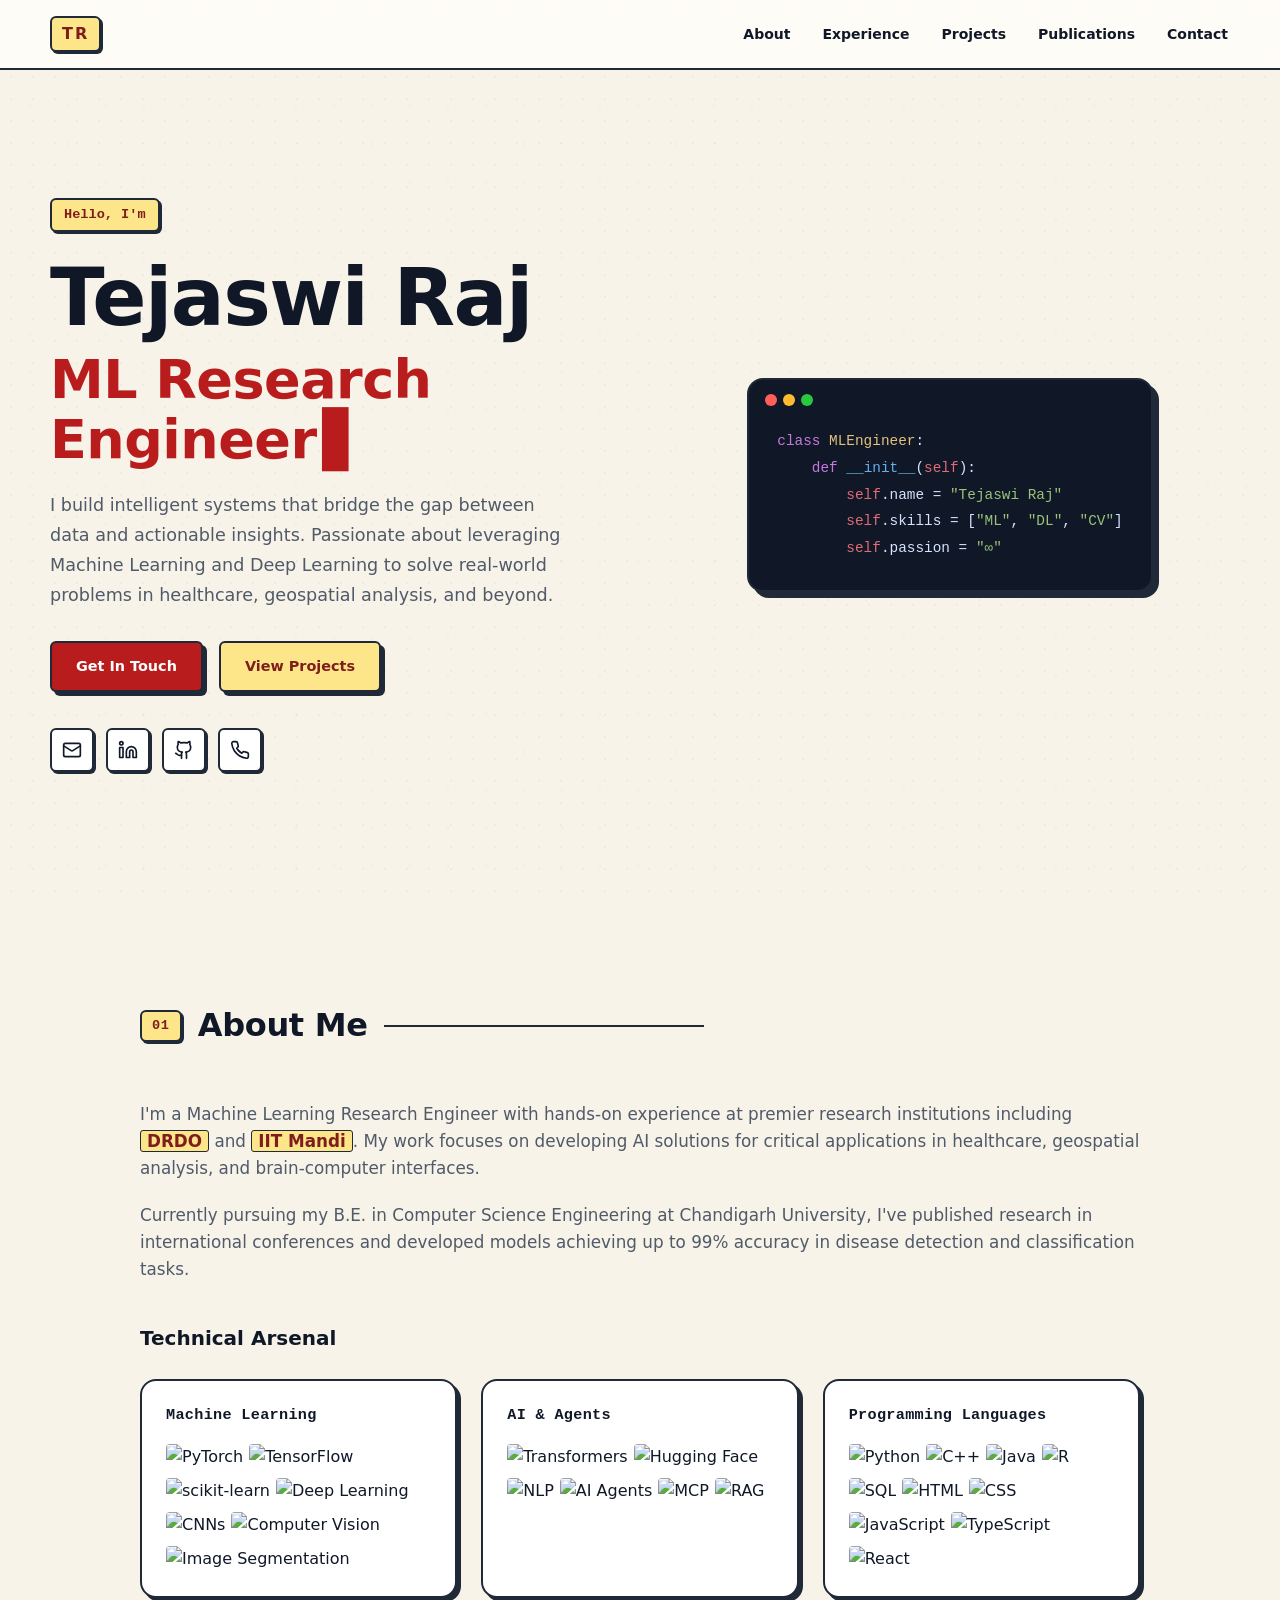
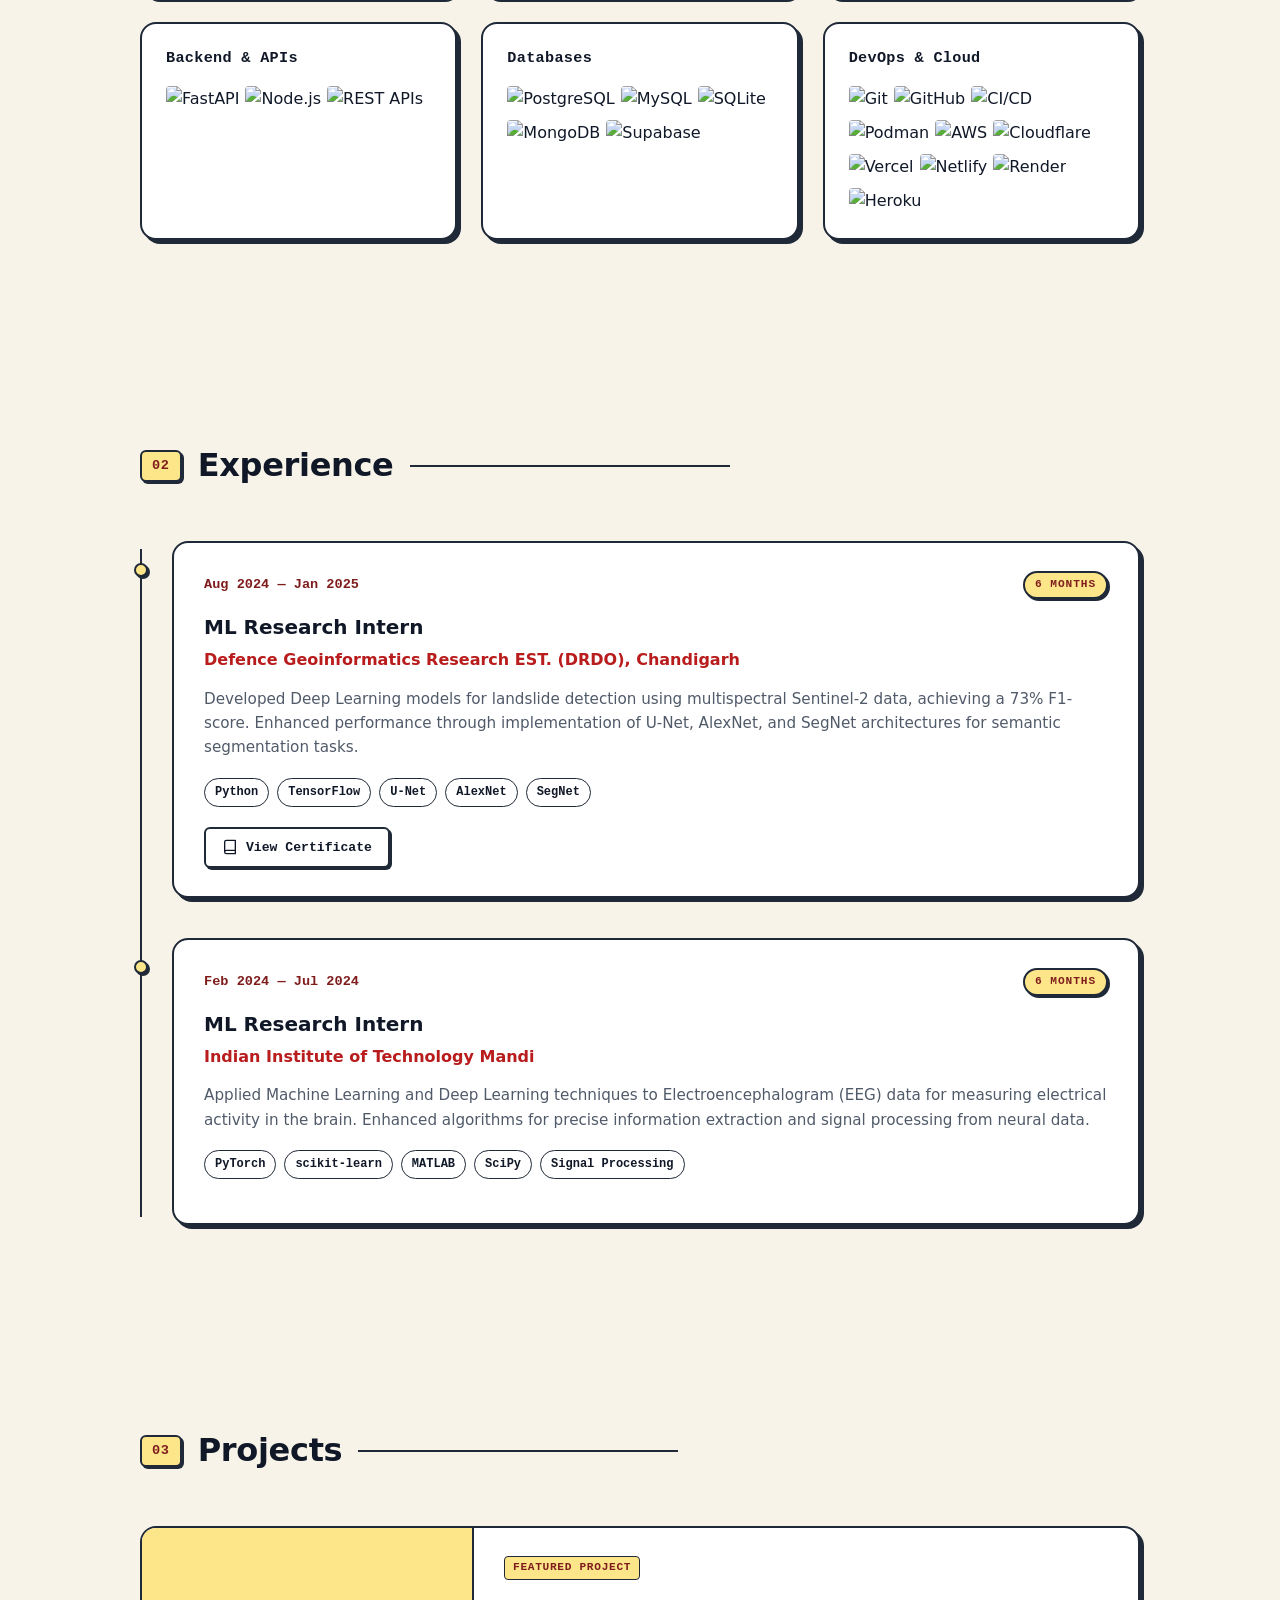
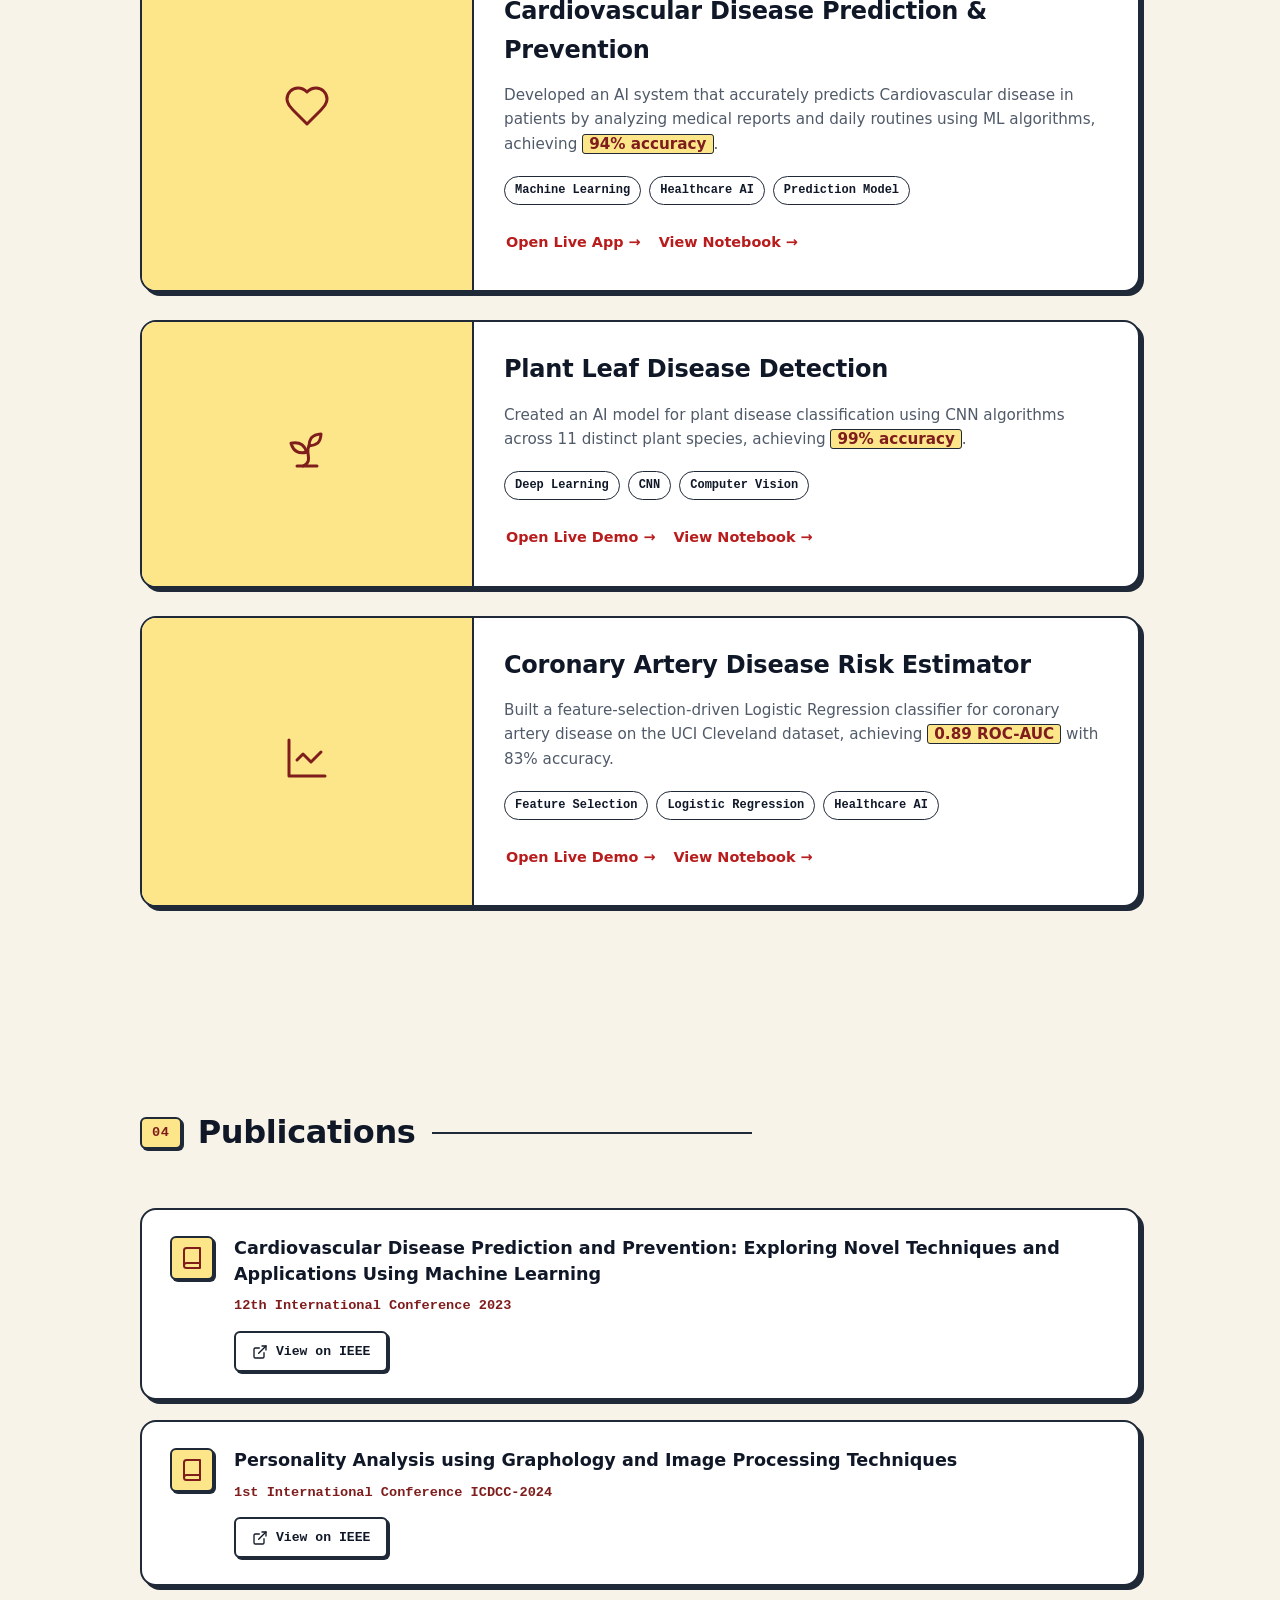
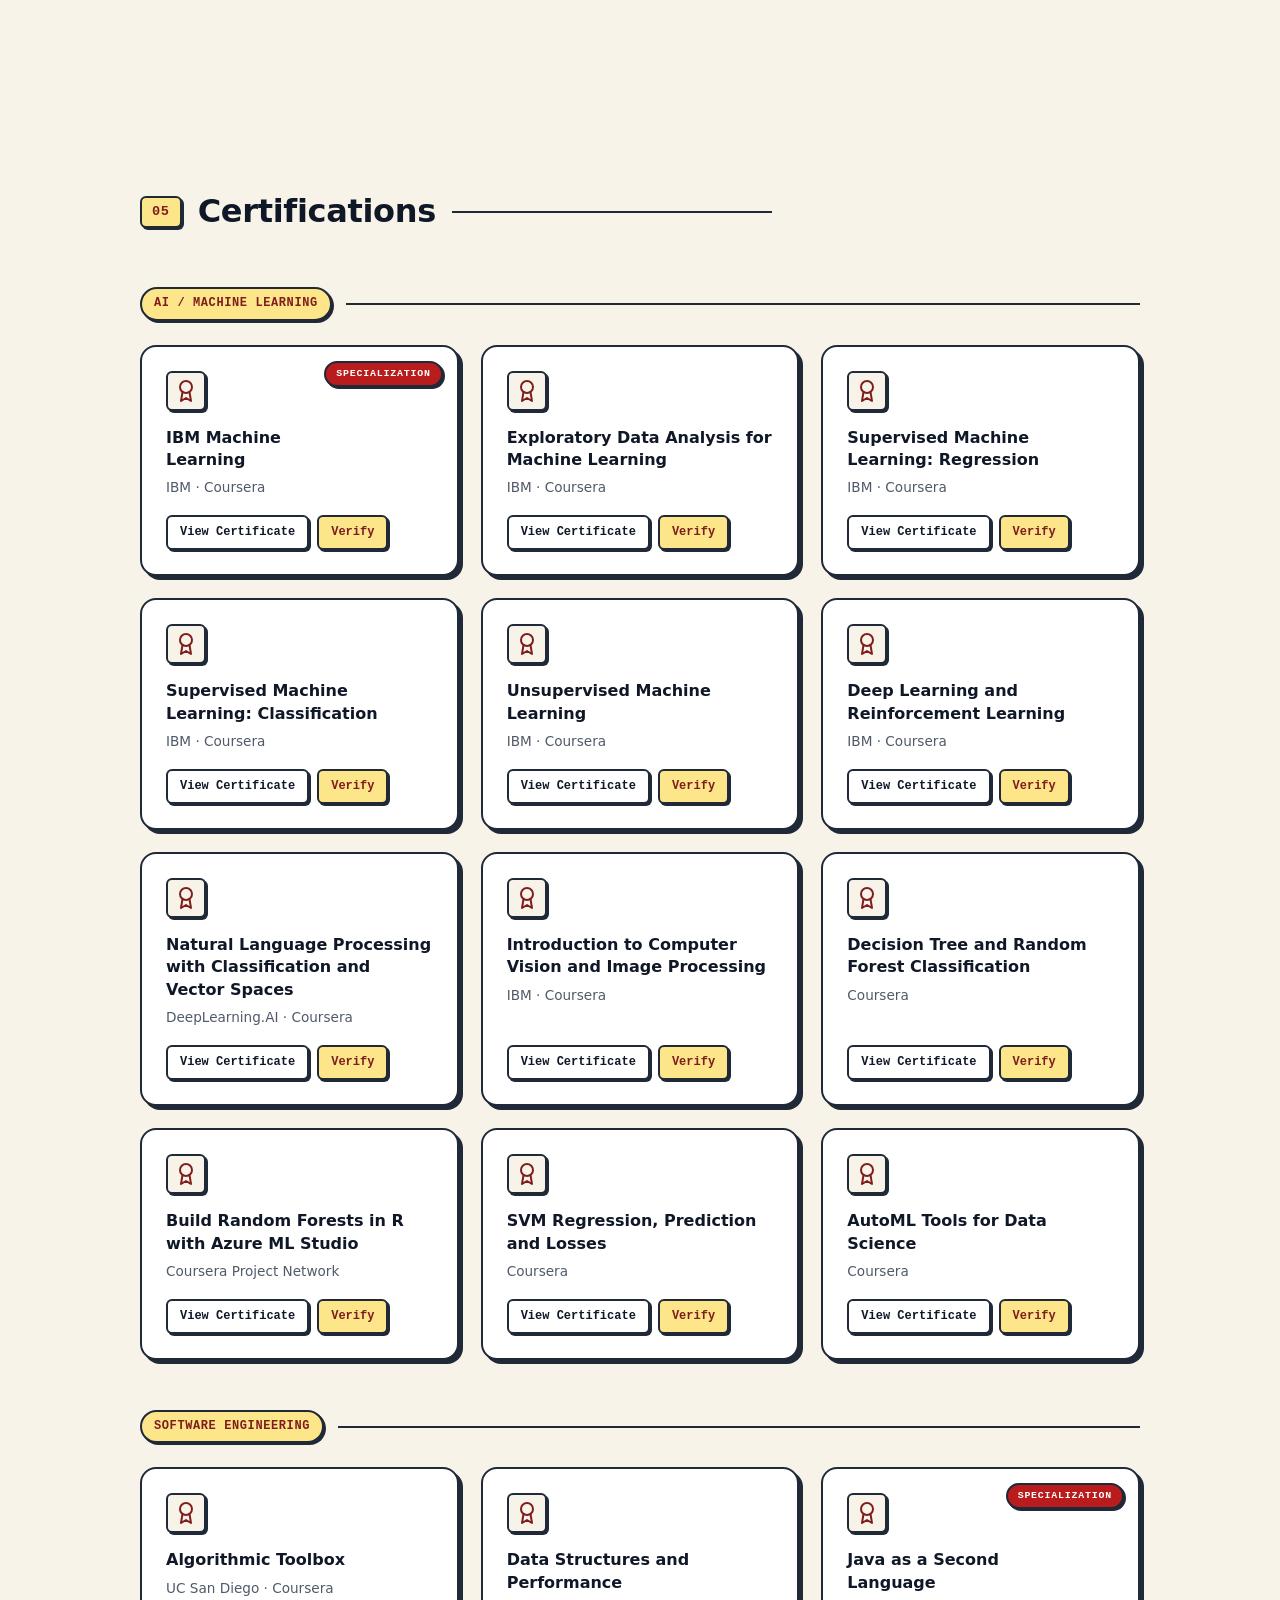
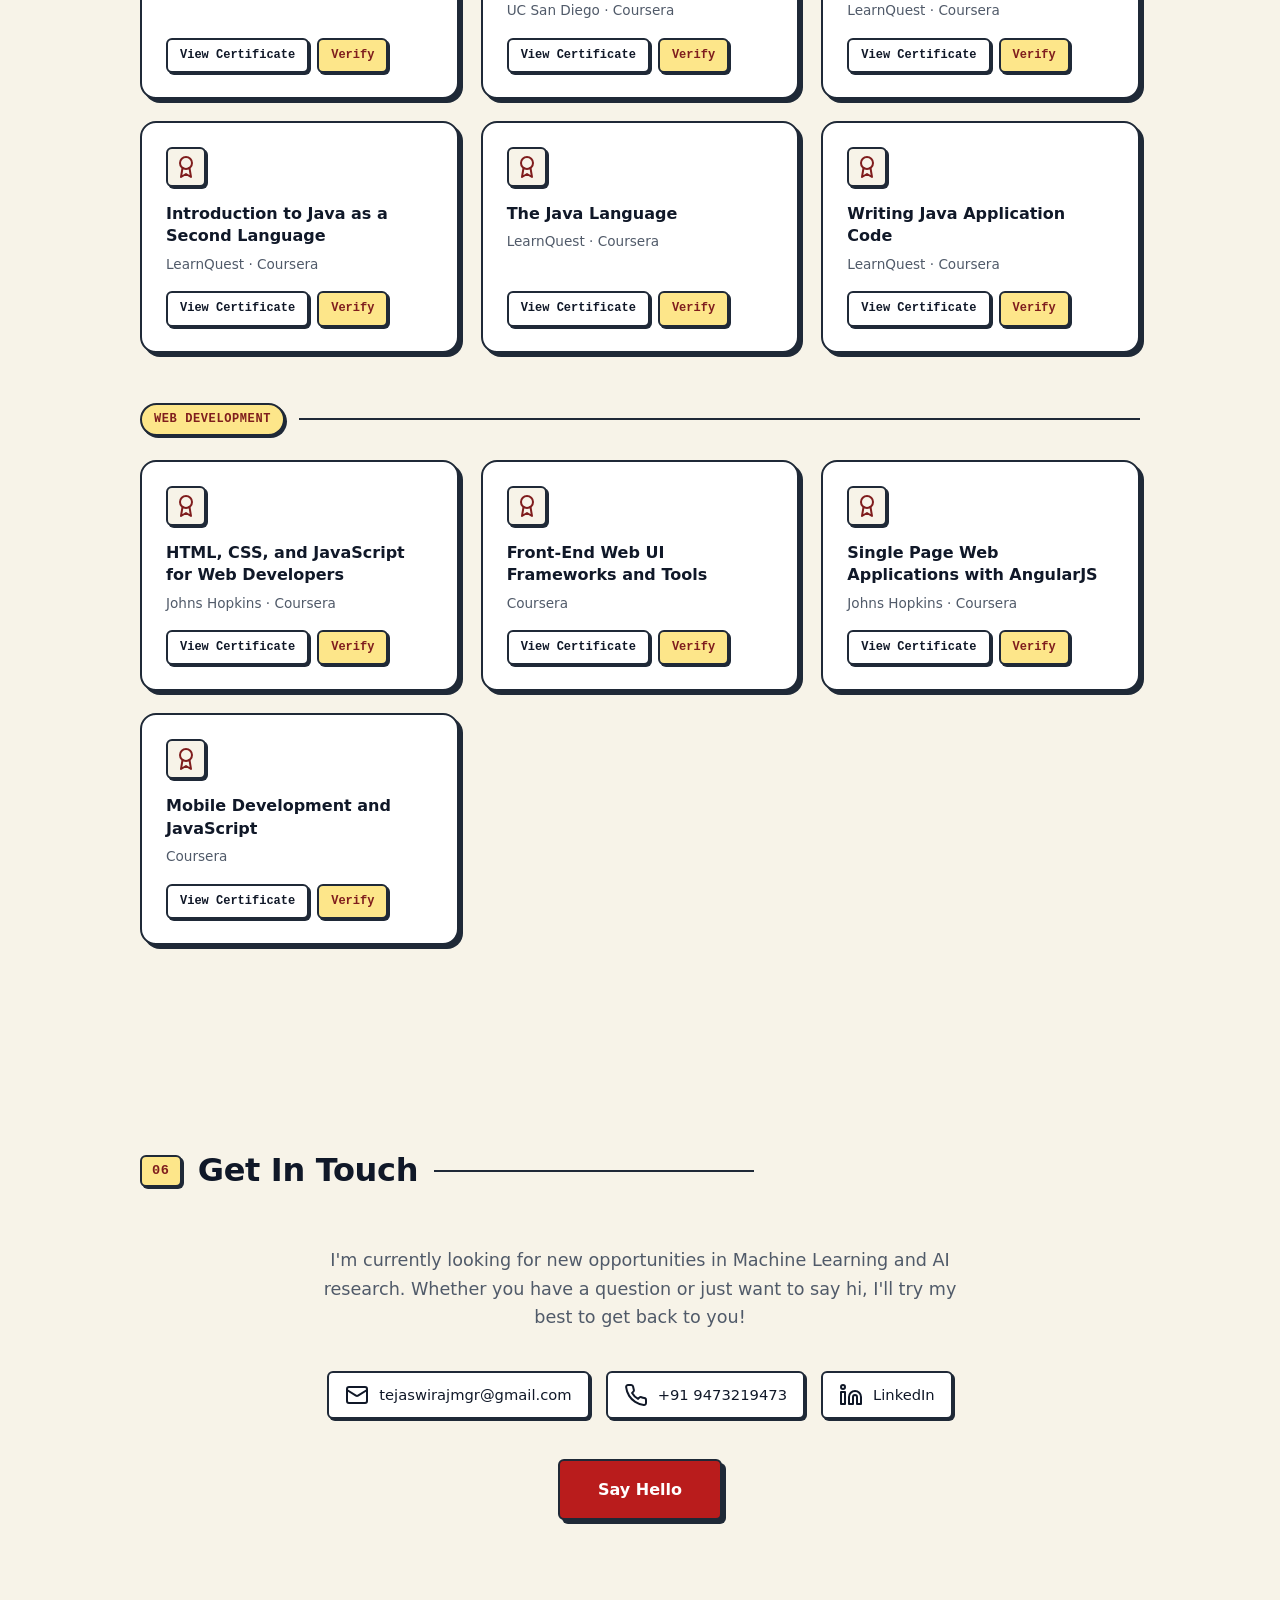
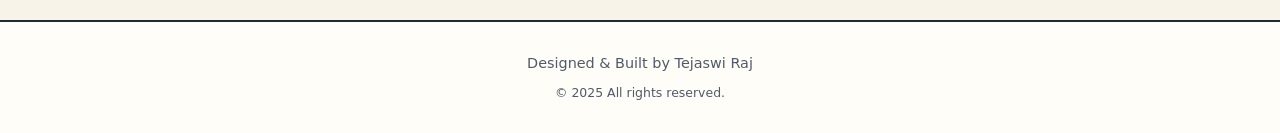
==== index.html @ 56cfc863 "Refresh CAD card: add HF Space demo, retitle to Risk Estimator, highlight 0.89 ROC-AUC" ====
<!DOCTYPE html>
<html lang="en">
<head>
    <meta charset="UTF-8">
    <meta name="viewport" content="width=device-width, initial-scale=1.0">
    <meta http-equiv="Content-Security-Policy" content="default-src 'self'; style-src 'self' 'unsafe-inline' https://fonts.googleapis.com; font-src 'self' https://fonts.gstatic.com; img-src 'self' data: https://img.shields.io; script-src 'self'; connect-src 'self'; object-src 'none'; base-uri 'self'; form-action 'self';">
    <meta name="referrer" content="strict-origin-when-cross-origin">
    <title>Tejaswi Raj | ML Research Engineer</title>
    <link rel="stylesheet" href="styles.css">
    <link rel="preconnect" href="https://fonts.googleapis.com">
    <link rel="preconnect" href="https://fonts.gstatic.com" crossorigin>
    <link href="https://fonts.googleapis.com/css2?family=Inter:wght@300;400;500;600;700&display=swap" rel="stylesheet">
</head>
<body>
    <div class="cursor-glow" id="cursor-glow" aria-hidden="true"></div>
    <!-- Navigation -->
    <nav class="navbar" id="navbar">
        <div class="nav-container">
            <a href="#home" class="nav-logo">TR</a>
            <div class="nav-menu" id="nav-menu">
                <a href="#about" class="nav-link">About</a>
                <a href="#experience" class="nav-link">Experience</a>
                <a href="#projects" class="nav-link">Projects</a>
                <a href="#publications" class="nav-link">Publications</a>
                <a href="#contact" class="nav-link">Contact</a>
            </div>
            <button class="nav-toggle" id="nav-toggle" aria-label="Toggle menu">
                <span class="hamburger"></span>
            </button>
        </div>
    </nav>

    <!-- Hero Section -->
    <section class="hero" id="home">
        <div class="hero-content">
            <div class="hero-text">
                <p class="hero-greeting">Hello, I'm</p>
                <h1 class="hero-name">Tejaswi Raj</h1>
                <h2 class="hero-title">ML Research Engineer</h2>
                <p class="hero-description">
                    I build intelligent systems that bridge the gap between data and actionable insights.
                    Passionate about leveraging Machine Learning and Deep Learning to solve real-world problems
                    in healthcare, geospatial analysis, and beyond.
                </p>
                <div class="hero-cta">
                    <a href="#contact" class="btn btn-primary">Get In Touch</a>
                    <a href="#projects" class="btn btn-secondary">View Projects</a>
                </div>
                <div class="hero-social">
                    <a href="mailto:tejaswirajmgr@gmail.com" class="social-link" aria-label="Email">
                        <svg xmlns="http://www.w3.org/2000/svg" width="20" height="20" viewBox="0 0 24 24" fill="none" stroke="currentColor" stroke-width="2" stroke-linecap="round" stroke-linejoin="round"><rect width="20" height="16" x="2" y="4" rx="2"/><path d="m22 7-8.97 5.7a1.94 1.94 0 0 1-2.06 0L2 7"/></svg>
                    </a>
                    <a href="https://www.linkedin.com/in/tejaswi-raj-/?lipi=urn%3Ali%3Apage%3Ad_flagship3_profile_view_base_contact_details%3BazpM%2BcdQT82cioWp9CGTzw%3D%3D" target="_blank" rel="noopener noreferrer" class="social-link" aria-label="LinkedIn">
                        <svg xmlns="http://www.w3.org/2000/svg" width="20" height="20" viewBox="0 0 24 24" fill="none" stroke="currentColor" stroke-width="2" stroke-linecap="round" stroke-linejoin="round"><path d="M16 8a6 6 0 0 1 6 6v7h-4v-7a2 2 0 0 0-2-2 2 2 0 0 0-2 2v7h-4v-7a6 6 0 0 1 6-6z"/><rect width="4" height="12" x="2" y="9"/><circle cx="4" cy="4" r="2"/></svg>
                    </a>
                    <a href="https://github.com/tejaswirajgit" target="_blank" rel="noopener noreferrer" class="social-link" aria-label="GitHub">
                        <svg xmlns="http://www.w3.org/2000/svg" width="20" height="20" viewBox="0 0 24 24" fill="none" stroke="currentColor" stroke-width="2" stroke-linecap="round" stroke-linejoin="round"><path d="M15 22v-4a4.8 4.8 0 0 0-1-3.5c3 0 6-2 6-5.5.08-1.25-.27-2.48-1-3.5.28-1.15.28-2.35 0-3.5 0 0-1 0-3 1.5-2.64-.5-5.36-.5-8 0C6 2 5 2 5 2c-.3 1.15-.3 2.35 0 3.5A5.403 5.403 0 0 0 4 9c0 3.5 3 5.5 6 5.5-.39.49-.68 1.05-.85 1.65-.17.6-.22 1.23-.15 1.85v4"/><path d="M9 18c-4.51 2-5-2-7-2"/></svg>
                    </a>
                    <a href="tel:+919473219473" class="social-link" aria-label="Phone">
                        <svg xmlns="http://www.w3.org/2000/svg" width="20" height="20" viewBox="0 0 24 24" fill="none" stroke="currentColor" stroke-width="2" stroke-linecap="round" stroke-linejoin="round"><path d="M22 16.92v3a2 2 0 0 1-2.18 2 19.79 19.79 0 0 1-8.63-3.07 19.5 19.5 0 0 1-6-6 19.79 19.79 0 0 1-3.07-8.67A2 2 0 0 1 4.11 2h3a2 2 0 0 1 2 1.72 12.84 12.84 0 0 0 .7 2.81 2 2 0 0 1-.45 2.11L8.09 9.91a16 16 0 0 0 6 6l1.27-1.27a2 2 0 0 1 2.11-.45 12.84 12.84 0 0 0 2.81.7A2 2 0 0 1 22 16.92z"/></svg>
                    </a>
                </div>
            </div>
            <div class="hero-visual">
                <div class="hero-decoration">
                    <div class="code-block">
                        <span class="code-keyword">class</span> <span class="code-class">MLEngineer</span>:
                        <br>&nbsp;&nbsp;&nbsp;&nbsp;<span class="code-keyword">def</span> <span class="code-function">__init__</span>(<span class="code-param">self</span>):
                        <br>&nbsp;&nbsp;&nbsp;&nbsp;&nbsp;&nbsp;&nbsp;&nbsp;<span class="code-param">self</span>.name = <span class="code-string">"Tejaswi Raj"</span>
                        <br>&nbsp;&nbsp;&nbsp;&nbsp;&nbsp;&nbsp;&nbsp;&nbsp;<span class="code-param">self</span>.skills = [<span class="code-string">"ML"</span>, <span class="code-string">"DL"</span>, <span class="code-string">"CV"</span>]
                        <br>&nbsp;&nbsp;&nbsp;&nbsp;&nbsp;&nbsp;&nbsp;&nbsp;<span class="code-param">self</span>.passion = <span class="code-string">"∞"</span>
                    </div>
                </div>
            </div>
        </div>
    </section>

    <!-- About Section -->
    <section class="about" id="about">
        <div class="container">
            <div class="section-header">
                <span class="section-number">01</span>
                <h2 class="section-title">About Me</h2>
                <div class="section-line"></div>
            </div>
            <div class="about-content">
                <div class="about-text">
                    <p>
                        I'm a Machine Learning Research Engineer with hands-on experience at premier research institutions 
                        including <span class="highlight">DRDO</span> and <span class="highlight">IIT Mandi</span>. 
                        My work focuses on developing AI solutions for critical applications in healthcare, 
                        geospatial analysis, and brain-computer interfaces.
                    </p>
                    <p>
                        Currently pursuing my B.E. in Computer Science Engineering at Chandigarh University, 
                        I've published research in international conferences and developed models achieving 
                        up to 99% accuracy in disease detection and classification tasks.
                    </p>
                    <div class="skills-container">
                        <h3>Technical Arsenal</h3>
                        <div class="skills-grid">
                            <div class="skill-category">
                                <h4>Machine Learning</h4>
                                <div class="skill-tags">
                                    <img src="https://img.shields.io/badge/PyTorch-EE4C2C?style=for-the-badge&logo=pytorch&logoColor=white" alt="PyTorch" loading="lazy">
                                    <img src="https://img.shields.io/badge/TensorFlow-FF6F00?style=for-the-badge&logo=tensorflow&logoColor=white" alt="TensorFlow" loading="lazy">
                                    <img src="https://img.shields.io/badge/scikit--learn-F7931E?style=for-the-badge&logo=scikitlearn&logoColor=white" alt="scikit-learn" loading="lazy">
                                    <img src="https://img.shields.io/badge/Deep%20Learning-013243?style=for-the-badge" alt="Deep Learning" loading="lazy">
                                    <img src="https://img.shields.io/badge/CNNs-6A5ACD?style=for-the-badge" alt="CNNs" loading="lazy">
                                    <img src="https://img.shields.io/badge/Computer%20Vision-5C3EE8?style=for-the-badge&logo=opencv&logoColor=white" alt="Computer Vision" loading="lazy">
                                    <img src="https://img.shields.io/badge/Image%20Segmentation-7C3AED?style=for-the-badge" alt="Image Segmentation" loading="lazy">
                                </div>
                            </div>
                            <div class="skill-category">
                                <h4>AI &amp; Agents</h4>
                                <div class="skill-tags">
                                    <img src="https://img.shields.io/badge/%F0%9F%A4%96%20Transformers-1F2937?style=for-the-badge" alt="Transformers" loading="lazy">
                                    <img src="https://img.shields.io/badge/Hugging%20Face-FFD21E?style=for-the-badge&logo=huggingface&logoColor=black" alt="Hugging Face" loading="lazy">
                                    <img src="https://img.shields.io/badge/NLP-4B0082?style=for-the-badge" alt="NLP" loading="lazy">
                                    <img src="https://img.shields.io/badge/AI%20Agents-7C3AED?style=for-the-badge" alt="AI Agents" loading="lazy">
                                    <img src="https://img.shields.io/badge/MCP-6366F1?style=for-the-badge" alt="MCP" loading="lazy">
                                    <img src="https://img.shields.io/badge/RAG-06B6D4?style=for-the-badge" alt="RAG" loading="lazy">
                                </div>
                            </div>
                            <div class="skill-category">
                                <h4>Programming Languages</h4>
                                <div class="skill-tags">
                                    <img src="https://img.shields.io/badge/Python-3776AB?style=for-the-badge&logo=python&logoColor=white" alt="Python" loading="lazy">
                                    <img src="https://img.shields.io/badge/C%2B%2B-00599C?style=for-the-badge&logo=cplusplus&logoColor=white" alt="C++" loading="lazy">
                                    <img src="https://img.shields.io/badge/Java-ED8B00?style=for-the-badge&logo=openjdk&logoColor=white" alt="Java" loading="lazy">
                                    <img src="https://img.shields.io/badge/R-276DC3?style=for-the-badge&logo=r&logoColor=white" alt="R" loading="lazy">
                                    <img src="https://img.shields.io/badge/SQL-4479A1?style=for-the-badge&logo=mysql&logoColor=white" alt="SQL" loading="lazy">
                                    <img src="https://img.shields.io/badge/HTML5-E34F26?style=for-the-badge&logo=html5&logoColor=white" alt="HTML" loading="lazy">
                                    <img src="https://img.shields.io/badge/CSS3-1572B6?style=for-the-badge&logo=css3&logoColor=white" alt="CSS" loading="lazy">
                                    <img src="https://img.shields.io/badge/JavaScript-F7DF1E?style=for-the-badge&logo=javascript&logoColor=black" alt="JavaScript" loading="lazy">
                                    <img src="https://img.shields.io/badge/TypeScript-3178C6?style=for-the-badge&logo=typescript&logoColor=white" alt="TypeScript" loading="lazy">
                                    <img src="https://img.shields.io/badge/React-61DAFB?style=for-the-badge&logo=react&logoColor=black" alt="React" loading="lazy">
                                </div>
                            </div>
                            <div class="skill-category">
                                <h4>Backend &amp; APIs</h4>
                                <div class="skill-tags">
                                    <img src="https://img.shields.io/badge/FastAPI-009688?style=for-the-badge&logo=fastapi&logoColor=white" alt="FastAPI" loading="lazy">
                                    <img src="https://img.shields.io/badge/Node.js-339933?style=for-the-badge&logo=nodedotjs&logoColor=white" alt="Node.js" loading="lazy">
                                    <img src="https://img.shields.io/badge/REST%20APIs-02569B?style=for-the-badge" alt="REST APIs" loading="lazy">
                                </div>
                            </div>
                            <div class="skill-category">
                                <h4>Databases</h4>
                                <div class="skill-tags">
                                    <img src="https://img.shields.io/badge/PostgreSQL-4169E1?style=for-the-badge&logo=postgresql&logoColor=white" alt="PostgreSQL" loading="lazy">
                                    <img src="https://img.shields.io/badge/MySQL-4479A1?style=for-the-badge&logo=mysql&logoColor=white" alt="MySQL" loading="lazy">
                                    <img src="https://img.shields.io/badge/SQLite-003B57?style=for-the-badge&logo=sqlite&logoColor=white" alt="SQLite" loading="lazy">
                                    <img src="https://img.shields.io/badge/MongoDB-47A248?style=for-the-badge&logo=mongodb&logoColor=white" alt="MongoDB" loading="lazy">
                                    <img src="https://img.shields.io/badge/Supabase-3FCF8E?style=for-the-badge&logo=supabase&logoColor=white" alt="Supabase" loading="lazy">
                                </div>
                            </div>
                            <div class="skill-category">
                                <h4>DevOps &amp; Cloud</h4>
                                <div class="skill-tags">
                                    <img src="https://img.shields.io/badge/Git-F05032?style=for-the-badge&logo=git&logoColor=white" alt="Git" loading="lazy">
                                    <img src="https://img.shields.io/badge/GitHub-181717?style=for-the-badge&logo=github&logoColor=white" alt="GitHub" loading="lazy">
                                    <img src="https://img.shields.io/badge/CI%2FCD-2088FF?style=for-the-badge&logo=githubactions&logoColor=white" alt="CI/CD" loading="lazy">
                                    <img src="https://img.shields.io/badge/Podman-892CA0?style=for-the-badge&logo=podman&logoColor=white" alt="Podman" loading="lazy">
                                    <img src="https://img.shields.io/badge/AWS-232F3E?style=for-the-badge&logo=amazonaws&logoColor=white" alt="AWS" loading="lazy">
                                    <img src="https://img.shields.io/badge/Cloudflare-F38020?style=for-the-badge&logo=cloudflare&logoColor=white" alt="Cloudflare" loading="lazy">
                                    <img src="https://img.shields.io/badge/Vercel-000000?style=for-the-badge&logo=vercel&logoColor=white" alt="Vercel" loading="lazy">
                                    <img src="https://img.shields.io/badge/Netlify-00C7B7?style=for-the-badge&logo=netlify&logoColor=white" alt="Netlify" loading="lazy">
                                    <img src="https://img.shields.io/badge/Render-46E3B7?style=for-the-badge&logo=render&logoColor=white" alt="Render" loading="lazy">
                                    <img src="https://img.shields.io/badge/Heroku-430098?style=for-the-badge&logo=heroku&logoColor=white" alt="Heroku" loading="lazy">
                                </div>
                            </div>
                        </div>
                    </div>
                </div>
            </div>
        </div>
    </section>

    <!-- Experience Section -->
    <section class="experience" id="experience">
        <div class="container">
            <div class="section-header">
                <span class="section-number">02</span>
                <h2 class="section-title">Experience</h2>
                <div class="section-line"></div>
            </div>
            <div class="experience-timeline">
                <div class="timeline-item" data-aos="fade-up">
                    <div class="timeline-marker"></div>
                    <div class="timeline-content">
                        <div class="timeline-header">
                            <span class="timeline-date">Aug 2024 — Jan 2025</span>
                            <span class="timeline-duration">6 Months</span>
                        </div>
                        <h3 class="timeline-title">ML Research Intern</h3>
                        <h4 class="timeline-company">Defence Geoinformatics Research EST. (DRDO), Chandigarh</h4>
                        <p class="timeline-description">
                            Developed Deep Learning models for landslide detection using multispectral Sentinel-2 data, 
                            achieving a 73% F1-score. Enhanced performance through implementation of U-Net, AlexNet, 
                            and SegNet architectures for semantic segmentation tasks.
                        </p>
                        <div class="timeline-tags">
                            <span class="tag">Python</span>
                            <span class="tag">TensorFlow</span>
                            <span class="tag">U-Net</span>
                            <span class="tag">AlexNet</span>
                            <span class="tag">SegNet</span>
                        </div>
                        <a href="DRDO Certificate.pdf" class="cert-btn" target="_blank" rel="noopener noreferrer">
                            <svg xmlns="http://www.w3.org/2000/svg" width="16" height="16" viewBox="0 0 24 24" fill="none" stroke="currentColor" stroke-width="2" stroke-linecap="round" stroke-linejoin="round"><path d="M4 19.5v-15A2.5 2.5 0 0 1 6.5 2H20v20H6.5a2.5 2.5 0 0 1 0-5H20"/></svg>
                            View Certificate
                        </a>
                    </div>
                </div>
                <div class="timeline-item" data-aos="fade-up">
                    <div class="timeline-marker"></div>
                    <div class="timeline-content">
                        <div class="timeline-header">
                            <span class="timeline-date">Feb 2024 — Jul 2024</span>
                            <span class="timeline-duration">6 Months</span>
                        </div>
                        <h3 class="timeline-title">ML Research Intern</h3>
                        <h4 class="timeline-company">Indian Institute of Technology Mandi</h4>
                        <p class="timeline-description">
                            Applied Machine Learning and Deep Learning techniques to Electroencephalogram (EEG) data 
                            for measuring electrical activity in the brain. Enhanced algorithms for precise information 
                            extraction and signal processing from neural data.
                        </p>
                        <div class="timeline-tags">
                            <span class="tag">PyTorch</span>
                            <span class="tag">scikit-learn</span>
                            <span class="tag">MATLAB</span>
                            <span class="tag">SciPy</span>
                            <span class="tag">Signal Processing</span>
                        </div>
                    </div>
                </div>
            </div>
        </div>
    </section>

    <!-- Projects Section -->
    <section class="projects" id="projects">
        <div class="container">
            <div class="section-header">
                <span class="section-number">03</span>
                <h2 class="section-title">Projects</h2>
                <div class="section-line"></div>
            </div>
            <div class="projects-grid">
                <div class="project-card featured" data-aos="fade-up">
                    <div class="project-image">
                        <div class="project-icon">
                            <svg xmlns="http://www.w3.org/2000/svg" width="48" height="48" viewBox="0 0 24 24" fill="none" stroke="currentColor" stroke-width="1.5" stroke-linecap="round" stroke-linejoin="round"><path d="M19 14c1.49-1.46 3-3.21 3-5.5A5.5 5.5 0 0 0 16.5 3c-1.76 0-3 .5-4.5 2-1.5-1.5-2.74-2-4.5-2A5.5 5.5 0 0 0 2 8.5c0 2.3 1.5 4.05 3 5.5l7 7Z"/></svg>
                        </div>
                    </div>
                    <div class="project-content">
                        <span class="project-label">Featured Project</span>
                        <h3 class="project-title">Cardiovascular Disease Prediction & Prevention</h3>
                        <p class="project-description">
                            Developed an AI system that accurately predicts Cardiovascular disease in patients 
                            by analyzing medical reports and daily routines using ML algorithms, achieving 
                            <span class="highlight">94% accuracy</span>.
                        </p>
                        <div class="project-tags">
                            <span class="tag">Machine Learning</span>
                            <span class="tag">Healthcare AI</span>
                            <span class="tag">Prediction Model</span>
                        </div>
                        <div class="project-links">
                            <a href="https://cardiovascular-disease-risk-predictor.streamlit.app/" class="project-link" target="_blank" rel="noopener noreferrer">Open Live App →</a>
                            <a href="notebooks/ML-Based Cardiovascular Disease Prediction & Prevention Framework.html" class="project-link" target="_blank" rel="noopener noreferrer">View Notebook →</a>
                        </div>
                    </div>
                </div>
                <div class="project-card featured" data-aos="fade-up" data-aos-delay="100">
                    <div class="project-image">
                        <div class="project-icon">
                            <svg xmlns="http://www.w3.org/2000/svg" width="48" height="48" viewBox="0 0 24 24" fill="none" stroke="currentColor" stroke-width="1.5" stroke-linecap="round" stroke-linejoin="round"><path d="M7 20h10"/><path d="M10 20c5.5-2.5.8-6.4 3-10"/><path d="M9.5 9.4c1.1.8 1.8 2.2 2.3 3.7-2 .4-3.5.4-4.8-.3-1.2-.6-2.3-1.9-3-4.2 2.8-.5 4.4 0 5.5.8z"/><path d="M14.1 6a7 7 0 0 0-1.1 4c1.9-.1 3.3-.6 4.3-1.4 1-1 1.6-2.3 1.7-4.6-2.7.1-4 1-4.9 2z"/></svg>
                        </div>
                    </div>
                    <div class="project-content">
                        <h3 class="project-title">Plant Leaf Disease Detection</h3>
                        <p class="project-description">
                            Created an AI model for plant disease classification using CNN algorithms across 
                            11 distinct plant species, achieving <span class="highlight">99% accuracy</span>.
                        </p>
                        <div class="project-tags">
                            <span class="tag">Deep Learning</span>
                            <span class="tag">CNN</span>
                            <span class="tag">Computer Vision</span>
                        </div>
                        <div class="project-links">
                            <a href="https://huggingface.co/spaces/workface/plant-disease-detection" class="project-link" target="_blank" rel="noopener noreferrer">Open Live Demo →</a>
                            <a href="notebooks/Plant Leaf Disease Detection.html" class="project-link" target="_blank" rel="noopener noreferrer">View Notebook →</a>
                        </div>
                    </div>
                </div>
                <div class="project-card featured" data-aos="fade-up" data-aos-delay="200">
                    <div class="project-image">
                        <div class="project-icon">
                            <svg xmlns="http://www.w3.org/2000/svg" width="48" height="48" viewBox="0 0 24 24" fill="none" stroke="currentColor" stroke-width="1.5" stroke-linecap="round" stroke-linejoin="round"><path d="M3 3v18h18"/><path d="m19 9-5 5-4-4-3 3"/></svg>
                        </div>
                    </div>
                    <div class="project-content">
                        <h3 class="project-title">Coronary Artery Disease Risk Estimator</h3>
                        <p class="project-description">
                            Built a feature-selection-driven Logistic Regression classifier for coronary artery disease
                            on the UCI Cleveland dataset, achieving <span class="highlight">0.89 ROC-AUC</span> with 83% accuracy.
                        </p>
                        <div class="project-tags">
                            <span class="tag">Feature Selection</span>
                            <span class="tag">Logistic Regression</span>
                            <span class="tag">Healthcare AI</span>
                        </div>
                        <div class="project-links">
                            <a href="https://huggingface.co/spaces/workface/coronary-artery-disease" class="project-link" target="_blank" rel="noopener noreferrer">Open Live Demo →</a>
                            <a href="notebooks/coronary-artery-disease.html" class="project-link" target="_blank" rel="noopener noreferrer">View Notebook →</a>
                        </div>
                    </div>
                </div>
            </div>
        </div>
    </section>

    <!-- Publications Section -->
    <section class="publications" id="publications">
        <div class="container">
            <div class="section-header">
                <span class="section-number">04</span>
                <h2 class="section-title">Publications</h2>
                <div class="section-line"></div>
            </div>
            <div class="publications-list">
                <div class="publication-card" data-aos="fade-up">
                    <div class="publication-icon">
                        <svg xmlns="http://www.w3.org/2000/svg" width="24" height="24" viewBox="0 0 24 24" fill="none" stroke="currentColor" stroke-width="2" stroke-linecap="round" stroke-linejoin="round"><path d="M4 19.5v-15A2.5 2.5 0 0 1 6.5 2H20v20H6.5a2.5 2.5 0 0 1 0-5H20"/></svg>
                    </div>
                    <div class="publication-content">
                        <h3>Cardiovascular Disease Prediction and Prevention: Exploring Novel Techniques and Applications Using Machine Learning</h3>
                        <p class="publication-venue">12th International Conference 2023</p>
                        <a href="https://ieeexplore.ieee.org/document/10428297" class="cert-btn" target="_blank" rel="noopener noreferrer">
                            <svg xmlns="http://www.w3.org/2000/svg" width="16" height="16" viewBox="0 0 24 24" fill="none" stroke="currentColor" stroke-width="2" stroke-linecap="round" stroke-linejoin="round"><path d="M18 13v6a2 2 0 0 1-2 2H5a2 2 0 0 1-2-2V8a2 2 0 0 1 2-2h6"/><polyline points="15 3 21 3 21 9"/><line x1="10" y1="14" x2="21" y2="3"/></svg>
                            View on IEEE
                        </a>
                    </div>
                </div>
                <div class="publication-card" data-aos="fade-up" data-aos-delay="100">
                    <div class="publication-icon">
                        <svg xmlns="http://www.w3.org/2000/svg" width="24" height="24" viewBox="0 0 24 24" fill="none" stroke="currentColor" stroke-width="2" stroke-linecap="round" stroke-linejoin="round"><path d="M4 19.5v-15A2.5 2.5 0 0 1 6.5 2H20v20H6.5a2.5 2.5 0 0 1 0-5H20"/></svg>
                    </div>
                    <div class="publication-content">
                        <h3>Personality Analysis using Graphology and Image Processing Techniques</h3>
                        <p class="publication-venue">1st International Conference ICDCC-2024</p>
                        <a href="https://ieeexplore.ieee.org/document/10961797" class="cert-btn" target="_blank" rel="noopener noreferrer">
                            <svg xmlns="http://www.w3.org/2000/svg" width="16" height="16" viewBox="0 0 24 24" fill="none" stroke="currentColor" stroke-width="2" stroke-linecap="round" stroke-linejoin="round"><path d="M18 13v6a2 2 0 0 1-2 2H5a2 2 0 0 1-2-2V8a2 2 0 0 1 2-2h6"/><polyline points="15 3 21 3 21 9"/><line x1="10" y1="14" x2="21" y2="3"/></svg>
                            View on IEEE
                        </a>
                    </div>
                </div>
            </div>
        </div>
    </section>

    <!-- Certifications Section -->
    <section class="certifications" id="certifications">
        <div class="container">
            <div class="section-header">
                <span class="section-number">05</span>
                <h2 class="section-title">Certifications</h2>
                <div class="section-line"></div>
            </div>
            <div class="cert-group">
                <h3 class="cert-group-title"><span class="cert-group-tag">AI / Machine Learning</span></h3>
                <div class="certifications-grid">
                <div class="cert-card cert-card-spec" data-aos="fade-up">
                    <span class="cert-tier-badge">Specialization</span>
                    <div class="cert-icon">
                        <svg xmlns="http://www.w3.org/2000/svg" width="24" height="24" viewBox="0 0 24 24" fill="none" stroke="currentColor" stroke-width="2" stroke-linecap="round" stroke-linejoin="round"><circle cx="12" cy="8" r="6"/><path d="M15.477 12.89 17 22l-5-3-5 3 1.523-9.11"/></svg>
                    </div>
                    <h3>IBM Machine Learning</h3>
                    <p>IBM · Coursera</p>
                    <div class="cert-btns">
                        <a href="Coursera Certificate/IBM Introduction to Machine Learning.pdf" class="cert-btn" target="_blank" rel="noopener noreferrer">View Certificate</a>
                        <a href="https://www.coursera.org/account/accomplishments/specialization/LQG9HR89RRXS" class="cert-btn cert-btn-outline" target="_blank" rel="noopener noreferrer">Verify</a>
                    </div>
                </div>
                <div class="cert-card" data-aos="fade-up">
                    <div class="cert-icon">
                        <svg xmlns="http://www.w3.org/2000/svg" width="24" height="24" viewBox="0 0 24 24" fill="none" stroke="currentColor" stroke-width="2" stroke-linecap="round" stroke-linejoin="round"><circle cx="12" cy="8" r="6"/><path d="M15.477 12.89 17 22l-5-3-5 3 1.523-9.11"/></svg>
                    </div>
                    <h3>Exploratory Data Analysis for Machine Learning</h3>
                    <p>IBM · Coursera</p>
                    <div class="cert-btns">
                        <a href="Coursera Certificate/Exploratory Data Analysis for Machine Learning.pdf" class="cert-btn" target="_blank" rel="noopener noreferrer">View Certificate</a>
                        <a href="https://coursera.org/verify/QVK5RNW38L55" class="cert-btn cert-btn-outline" target="_blank" rel="noopener noreferrer">Verify</a>
                    </div>
                </div>
                <div class="cert-card" data-aos="fade-up">
                    <div class="cert-icon">
                        <svg xmlns="http://www.w3.org/2000/svg" width="24" height="24" viewBox="0 0 24 24" fill="none" stroke="currentColor" stroke-width="2" stroke-linecap="round" stroke-linejoin="round"><circle cx="12" cy="8" r="6"/><path d="M15.477 12.89 17 22l-5-3-5 3 1.523-9.11"/></svg>
                    </div>
                    <h3>Supervised Machine Learning: Regression</h3>
                    <p>IBM · Coursera</p>
                    <div class="cert-btns">
                        <a href="Coursera Certificate/Supervised Machine Learning Regression.pdf" class="cert-btn" target="_blank" rel="noopener noreferrer">View Certificate</a>
                        <a href="https://coursera.org/verify/TGVEJHKMQYQ4" class="cert-btn cert-btn-outline" target="_blank" rel="noopener noreferrer">Verify</a>
                    </div>
                </div>
                <div class="cert-card" data-aos="fade-up">
                    <div class="cert-icon">
                        <svg xmlns="http://www.w3.org/2000/svg" width="24" height="24" viewBox="0 0 24 24" fill="none" stroke="currentColor" stroke-width="2" stroke-linecap="round" stroke-linejoin="round"><circle cx="12" cy="8" r="6"/><path d="M15.477 12.89 17 22l-5-3-5 3 1.523-9.11"/></svg>
                    </div>
                    <h3>Supervised Machine Learning: Classification</h3>
                    <p>IBM · Coursera</p>
                    <div class="cert-btns">
                        <a href="Coursera Certificate/Supervised Machine Learning Classification.pdf" class="cert-btn" target="_blank" rel="noopener noreferrer">View Certificate</a>
                        <a href="https://coursera.org/verify/ZMZ2MBB4CQ3M" class="cert-btn cert-btn-outline" target="_blank" rel="noopener noreferrer">Verify</a>
                    </div>
                </div>
                <div class="cert-card" data-aos="fade-up">
                    <div class="cert-icon">
                        <svg xmlns="http://www.w3.org/2000/svg" width="24" height="24" viewBox="0 0 24 24" fill="none" stroke="currentColor" stroke-width="2" stroke-linecap="round" stroke-linejoin="round"><circle cx="12" cy="8" r="6"/><path d="M15.477 12.89 17 22l-5-3-5 3 1.523-9.11"/></svg>
                    </div>
                    <h3>Unsupervised Machine Learning</h3>
                    <p>IBM · Coursera</p>
                    <div class="cert-btns">
                        <a href="Coursera Certificate/Unsupervised Machine Learning.pdf" class="cert-btn" target="_blank" rel="noopener noreferrer">View Certificate</a>
                        <a href="https://coursera.org/verify/2LMJ365G6NVZ" class="cert-btn cert-btn-outline" target="_blank" rel="noopener noreferrer">Verify</a>
                    </div>
                </div>
                <div class="cert-card" data-aos="fade-up">
                    <div class="cert-icon">
                        <svg xmlns="http://www.w3.org/2000/svg" width="24" height="24" viewBox="0 0 24 24" fill="none" stroke="currentColor" stroke-width="2" stroke-linecap="round" stroke-linejoin="round"><circle cx="12" cy="8" r="6"/><path d="M15.477 12.89 17 22l-5-3-5 3 1.523-9.11"/></svg>
                    </div>
                    <h3>Deep Learning and Reinforcement Learning</h3>
                    <p>IBM · Coursera</p>
                    <div class="cert-btns">
                        <a href="Coursera Certificate/Deep Learning and Reinforcement Learning.pdf" class="cert-btn" target="_blank" rel="noopener noreferrer">View Certificate</a>
                        <a href="https://coursera.org/verify/XSMUTDE8CTJJ" class="cert-btn cert-btn-outline" target="_blank" rel="noopener noreferrer">Verify</a>
                    </div>
                </div>
                <div class="cert-card" data-aos="fade-up">
                    <div class="cert-icon">
                        <svg xmlns="http://www.w3.org/2000/svg" width="24" height="24" viewBox="0 0 24 24" fill="none" stroke="currentColor" stroke-width="2" stroke-linecap="round" stroke-linejoin="round"><circle cx="12" cy="8" r="6"/><path d="M15.477 12.89 17 22l-5-3-5 3 1.523-9.11"/></svg>
                    </div>
                    <h3>Natural Language Processing with Classification and Vector Spaces</h3>
                    <p>DeepLearning.AI · Coursera</p>
                    <div class="cert-btns">
                        <a href="Coursera Certificate/Natural Language Processing with Classification and Vector Spaces.pdf" class="cert-btn" target="_blank" rel="noopener noreferrer">View Certificate</a>
                        <a href="https://coursera.org/verify/LGXMMKX3V4PC" class="cert-btn cert-btn-outline" target="_blank" rel="noopener noreferrer">Verify</a>
                    </div>
                </div>
                <div class="cert-card" data-aos="fade-up">
                    <div class="cert-icon">
                        <svg xmlns="http://www.w3.org/2000/svg" width="24" height="24" viewBox="0 0 24 24" fill="none" stroke="currentColor" stroke-width="2" stroke-linecap="round" stroke-linejoin="round"><circle cx="12" cy="8" r="6"/><path d="M15.477 12.89 17 22l-5-3-5 3 1.523-9.11"/></svg>
                    </div>
                    <h3>Introduction to Computer Vision and Image Processing</h3>
                    <p>IBM · Coursera</p>
                    <div class="cert-btns">
                        <a href="Coursera Certificate/Introduction to Computer Vision and Image Processing.pdf" class="cert-btn" target="_blank" rel="noopener noreferrer">View Certificate</a>
                        <a href="https://coursera.org/verify/634V38XQKKSM" class="cert-btn cert-btn-outline" target="_blank" rel="noopener noreferrer">Verify</a>
                    </div>
                </div>
                <div class="cert-card" data-aos="fade-up">
                    <div class="cert-icon">
                        <svg xmlns="http://www.w3.org/2000/svg" width="24" height="24" viewBox="0 0 24 24" fill="none" stroke="currentColor" stroke-width="2" stroke-linecap="round" stroke-linejoin="round"><circle cx="12" cy="8" r="6"/><path d="M15.477 12.89 17 22l-5-3-5 3 1.523-9.11"/></svg>
                    </div>
                    <h3>Decision Tree and Random Forest Classification</h3>
                    <p>Coursera</p>
                    <div class="cert-btns">
                        <a href="Coursera Certificate/Decision Tree and Random Forest Classification.pdf" class="cert-btn" target="_blank" rel="noopener noreferrer">View Certificate</a>
                        <a href="https://coursera.org/verify/BHN2C6QWZWX4" class="cert-btn cert-btn-outline" target="_blank" rel="noopener noreferrer">Verify</a>
                    </div>
                </div>
                <div class="cert-card" data-aos="fade-up">
                    <div class="cert-icon">
                        <svg xmlns="http://www.w3.org/2000/svg" width="24" height="24" viewBox="0 0 24 24" fill="none" stroke="currentColor" stroke-width="2" stroke-linecap="round" stroke-linejoin="round"><circle cx="12" cy="8" r="6"/><path d="M15.477 12.89 17 22l-5-3-5 3 1.523-9.11"/></svg>
                    </div>
                    <h3>Build Random Forests in R with Azure ML Studio</h3>
                    <p>Coursera Project Network</p>
                    <div class="cert-btns">
                        <a href="Coursera Certificate/Build Random Forests in R with Azure ML Studio.pdf" class="cert-btn" target="_blank" rel="noopener noreferrer">View Certificate</a>
                        <a href="https://coursera.org/verify/T2KYMD76P2QM" class="cert-btn cert-btn-outline" target="_blank" rel="noopener noreferrer">Verify</a>
                    </div>
                </div>
                <div class="cert-card" data-aos="fade-up">
                    <div class="cert-icon">
                        <svg xmlns="http://www.w3.org/2000/svg" width="24" height="24" viewBox="0 0 24 24" fill="none" stroke="currentColor" stroke-width="2" stroke-linecap="round" stroke-linejoin="round"><circle cx="12" cy="8" r="6"/><path d="M15.477 12.89 17 22l-5-3-5 3 1.523-9.11"/></svg>
                    </div>
                    <h3>SVM Regression, Prediction and Losses</h3>
                    <p>Coursera</p>
                    <div class="cert-btns">
                        <a href="Coursera Certificate/SVM Regression, prediction and losses.pdf" class="cert-btn" target="_blank" rel="noopener noreferrer">View Certificate</a>
                        <a href="https://coursera.org/verify/LJXRRSHG979K" class="cert-btn cert-btn-outline" target="_blank" rel="noopener noreferrer">Verify</a>
                    </div>
                </div>
                <div class="cert-card" data-aos="fade-up">
                    <div class="cert-icon">
                        <svg xmlns="http://www.w3.org/2000/svg" width="24" height="24" viewBox="0 0 24 24" fill="none" stroke="currentColor" stroke-width="2" stroke-linecap="round" stroke-linejoin="round"><circle cx="12" cy="8" r="6"/><path d="M15.477 12.89 17 22l-5-3-5 3 1.523-9.11"/></svg>
                    </div>
                    <h3>AutoML Tools for Data Science</h3>
                    <p>Coursera</p>
                    <div class="cert-btns">
                        <a href="Coursera Certificate/AutoML tools for data science.pdf" class="cert-btn" target="_blank" rel="noopener noreferrer">View Certificate</a>
                        <a href="https://coursera.org/verify/PJDNQL5VB5TK" class="cert-btn cert-btn-outline" target="_blank" rel="noopener noreferrer">Verify</a>
                    </div>
                </div>
                </div>
            </div>
            <div class="cert-group">
                <h3 class="cert-group-title"><span class="cert-group-tag">Software Engineering</span></h3>
                <div class="certifications-grid">
                <div class="cert-card" data-aos="fade-up">
                    <div class="cert-icon">
                        <svg xmlns="http://www.w3.org/2000/svg" width="24" height="24" viewBox="0 0 24 24" fill="none" stroke="currentColor" stroke-width="2" stroke-linecap="round" stroke-linejoin="round"><circle cx="12" cy="8" r="6"/><path d="M15.477 12.89 17 22l-5-3-5 3 1.523-9.11"/></svg>
                    </div>
                    <h3>Algorithmic Toolbox</h3>
                    <p>UC San Diego · Coursera</p>
                    <div class="cert-btns">
                        <a href="Coursera Certificate/Algorithmic Toolbox.pdf" class="cert-btn" target="_blank" rel="noopener noreferrer">View Certificate</a>
                        <a href="https://coursera.org/verify/8P2ASHSTGXE4" class="cert-btn cert-btn-outline" target="_blank" rel="noopener noreferrer">Verify</a>
                    </div>
                </div>
                <div class="cert-card" data-aos="fade-up">
                    <div class="cert-icon">
                        <svg xmlns="http://www.w3.org/2000/svg" width="24" height="24" viewBox="0 0 24 24" fill="none" stroke="currentColor" stroke-width="2" stroke-linecap="round" stroke-linejoin="round"><circle cx="12" cy="8" r="6"/><path d="M15.477 12.89 17 22l-5-3-5 3 1.523-9.11"/></svg>
                    </div>
                    <h3>Data Structures and Performance</h3>
                    <p>UC San Diego · Coursera</p>
                    <div class="cert-btns">
                        <a href="Coursera Certificate/Data Structures and Performance.pdf" class="cert-btn" target="_blank" rel="noopener noreferrer">View Certificate</a>
                        <a href="https://coursera.org/verify/FYHST5T4QSCX" class="cert-btn cert-btn-outline" target="_blank" rel="noopener noreferrer">Verify</a>
                    </div>
                </div>
                <div class="cert-card cert-card-spec" data-aos="fade-up">
                    <span class="cert-tier-badge">Specialization</span>
                    <div class="cert-icon">
                        <svg xmlns="http://www.w3.org/2000/svg" width="24" height="24" viewBox="0 0 24 24" fill="none" stroke="currentColor" stroke-width="2" stroke-linecap="round" stroke-linejoin="round"><circle cx="12" cy="8" r="6"/><path d="M15.477 12.89 17 22l-5-3-5 3 1.523-9.11"/></svg>
                    </div>
                    <h3>Java as a Second Language</h3>
                    <p>LearnQuest · Coursera</p>
                    <div class="cert-btns">
                        <a href="Coursera Certificate/Java as a Second.pdf" class="cert-btn" target="_blank" rel="noopener noreferrer">View Certificate</a>
                        <a href="https://www.coursera.org/account/accomplishments/specialization/F43UQL8YQMWF" class="cert-btn cert-btn-outline" target="_blank" rel="noopener noreferrer">Verify</a>
                    </div>
                </div>
                <div class="cert-card" data-aos="fade-up">
                    <div class="cert-icon">
                        <svg xmlns="http://www.w3.org/2000/svg" width="24" height="24" viewBox="0 0 24 24" fill="none" stroke="currentColor" stroke-width="2" stroke-linecap="round" stroke-linejoin="round"><circle cx="12" cy="8" r="6"/><path d="M15.477 12.89 17 22l-5-3-5 3 1.523-9.11"/></svg>
                    </div>
                    <h3>Introduction to Java as a Second Language</h3>
                    <p>LearnQuest · Coursera</p>
                    <div class="cert-btns">
                        <a href="Coursera Certificate/Introduction to Java as a Second Language.pdf" class="cert-btn" target="_blank" rel="noopener noreferrer">View Certificate</a>
                        <a href="https://coursera.org/verify/9TJEK6PGA3PT" class="cert-btn cert-btn-outline" target="_blank" rel="noopener noreferrer">Verify</a>
                    </div>
                </div>
                <div class="cert-card" data-aos="fade-up">
                    <div class="cert-icon">
                        <svg xmlns="http://www.w3.org/2000/svg" width="24" height="24" viewBox="0 0 24 24" fill="none" stroke="currentColor" stroke-width="2" stroke-linecap="round" stroke-linejoin="round"><circle cx="12" cy="8" r="6"/><path d="M15.477 12.89 17 22l-5-3-5 3 1.523-9.11"/></svg>
                    </div>
                    <h3>The Java Language</h3>
                    <p>LearnQuest · Coursera</p>
                    <div class="cert-btns">
                        <a href="Coursera Certificate/The Java Language.pdf" class="cert-btn" target="_blank" rel="noopener noreferrer">View Certificate</a>
                        <a href="https://coursera.org/verify/L7HCSNYCZ3MC" class="cert-btn cert-btn-outline" target="_blank" rel="noopener noreferrer">Verify</a>
                    </div>
                </div>
                <div class="cert-card" data-aos="fade-up">
                    <div class="cert-icon">
                        <svg xmlns="http://www.w3.org/2000/svg" width="24" height="24" viewBox="0 0 24 24" fill="none" stroke="currentColor" stroke-width="2" stroke-linecap="round" stroke-linejoin="round"><circle cx="12" cy="8" r="6"/><path d="M15.477 12.89 17 22l-5-3-5 3 1.523-9.11"/></svg>
                    </div>
                    <h3>Writing Java Application Code</h3>
                    <p>LearnQuest · Coursera</p>
                    <div class="cert-btns">
                        <a href="Coursera Certificate/Writing Java Application Code.pdf" class="cert-btn" target="_blank" rel="noopener noreferrer">View Certificate</a>
                        <a href="https://coursera.org/verify/NWYXE9CEZ5JB" class="cert-btn cert-btn-outline" target="_blank" rel="noopener noreferrer">Verify</a>
                    </div>
                </div>
                </div>
            </div>
            <div class="cert-group">
                <h3 class="cert-group-title"><span class="cert-group-tag">Web Development</span></h3>
                <div class="certifications-grid">
                <div class="cert-card" data-aos="fade-up">
                    <div class="cert-icon">
                        <svg xmlns="http://www.w3.org/2000/svg" width="24" height="24" viewBox="0 0 24 24" fill="none" stroke="currentColor" stroke-width="2" stroke-linecap="round" stroke-linejoin="round"><circle cx="12" cy="8" r="6"/><path d="M15.477 12.89 17 22l-5-3-5 3 1.523-9.11"/></svg>
                    </div>
                    <h3>HTML, CSS, and JavaScript for Web Developers</h3>
                    <p>Johns Hopkins · Coursera</p>
                    <div class="cert-btns">
                        <a href="Coursera Certificate/HTML, CSS, and Javascript for Web Developers.pdf" class="cert-btn" target="_blank" rel="noopener noreferrer">View Certificate</a>
                        <a href="https://coursera.org/verify/NLJQUTVJCLT6" class="cert-btn cert-btn-outline" target="_blank" rel="noopener noreferrer">Verify</a>
                    </div>
                </div>
                <div class="cert-card" data-aos="fade-up">
                    <div class="cert-icon">
                        <svg xmlns="http://www.w3.org/2000/svg" width="24" height="24" viewBox="0 0 24 24" fill="none" stroke="currentColor" stroke-width="2" stroke-linecap="round" stroke-linejoin="round"><circle cx="12" cy="8" r="6"/><path d="M15.477 12.89 17 22l-5-3-5 3 1.523-9.11"/></svg>
                    </div>
                    <h3>Front-End Web UI Frameworks and Tools</h3>
                    <p>Coursera</p>
                    <div class="cert-btns">
                        <a href="Coursera Certificate/Front End Web UI Frameworks and Tools.pdf" class="cert-btn" target="_blank" rel="noopener noreferrer">View Certificate</a>
                        <a href="https://coursera.org/verify/FC5ZP28K3SPK" class="cert-btn cert-btn-outline" target="_blank" rel="noopener noreferrer">Verify</a>
                    </div>
                </div>
                <div class="cert-card" data-aos="fade-up">
                    <div class="cert-icon">
                        <svg xmlns="http://www.w3.org/2000/svg" width="24" height="24" viewBox="0 0 24 24" fill="none" stroke="currentColor" stroke-width="2" stroke-linecap="round" stroke-linejoin="round"><circle cx="12" cy="8" r="6"/><path d="M15.477 12.89 17 22l-5-3-5 3 1.523-9.11"/></svg>
                    </div>
                    <h3>Single Page Web Applications with AngularJS</h3>
                    <p>Johns Hopkins · Coursera</p>
                    <div class="cert-btns">
                        <a href="Coursera Certificate/Single Page Web Applications with AngularJS.pdf" class="cert-btn" target="_blank" rel="noopener noreferrer">View Certificate</a>
                        <a href="https://coursera.org/verify/BY25ADYVGG2W" class="cert-btn cert-btn-outline" target="_blank" rel="noopener noreferrer">Verify</a>
                    </div>
                </div>
                <div class="cert-card" data-aos="fade-up">
                    <div class="cert-icon">
                        <svg xmlns="http://www.w3.org/2000/svg" width="24" height="24" viewBox="0 0 24 24" fill="none" stroke="currentColor" stroke-width="2" stroke-linecap="round" stroke-linejoin="round"><circle cx="12" cy="8" r="6"/><path d="M15.477 12.89 17 22l-5-3-5 3 1.523-9.11"/></svg>
                    </div>
                    <h3>Mobile Development and JavaScript</h3>
                    <p>Coursera</p>
                    <div class="cert-btns">
                        <a href="Coursera Certificate/Mobile Development and JavaScript.pdf" class="cert-btn" target="_blank" rel="noopener noreferrer">View Certificate</a>
                        <a href="https://coursera.org/verify/LYG3KZH5HKV5" class="cert-btn cert-btn-outline" target="_blank" rel="noopener noreferrer">Verify</a>
                    </div>
                </div>
                </div>
            </div>
        </div>
    </section>

    <!-- Contact Section -->
    <section class="contact" id="contact">
        <div class="container">
            <div class="section-header">
                <span class="section-number">06</span>
                <h2 class="section-title">Get In Touch</h2>
                <div class="section-line"></div>
            </div>
            <div class="contact-content">
                <p class="contact-description">
                    I'm currently looking for new opportunities in Machine Learning and AI research. 
                    Whether you have a question or just want to say hi, I'll try my best to get back to you!
                </p>
                <div class="contact-info">
                    <a href="mailto:tejaswirajmgr@gmail.com" class="contact-item">
                        <svg xmlns="http://www.w3.org/2000/svg" width="24" height="24" viewBox="0 0 24 24" fill="none" stroke="currentColor" stroke-width="2" stroke-linecap="round" stroke-linejoin="round"><rect width="20" height="16" x="2" y="4" rx="2"/><path d="m22 7-8.97 5.7a1.94 1.94 0 0 1-2.06 0L2 7"/></svg>
                        <span>tejaswirajmgr@gmail.com</span>
                    </a>
                    <a href="tel:+919473219473" class="contact-item">
                        <svg xmlns="http://www.w3.org/2000/svg" width="24" height="24" viewBox="0 0 24 24" fill="none" stroke="currentColor" stroke-width="2" stroke-linecap="round" stroke-linejoin="round"><path d="M22 16.92v3a2 2 0 0 1-2.18 2 19.79 19.79 0 0 1-8.63-3.07 19.5 19.5 0 0 1-6-6 19.79 19.79 0 0 1-3.07-8.67A2 2 0 0 1 4.11 2h3a2 2 0 0 1 2 1.72 12.84 12.84 0 0 0 .7 2.81 2 2 0 0 1-.45 2.11L8.09 9.91a16 16 0 0 0 6 6l1.27-1.27a2 2 0 0 1 2.11-.45 12.84 12.84 0 0 0 2.81.7A2 2 0 0 1 22 16.92z"/></svg>
                        <span>+91 9473219473</span>
                    </a>
                    <a href="https://www.linkedin.com/in/tejaswi-raj-/?lipi=urn%3Ali%3Apage%3Ad_flagship3_profile_view_base_contact_details%3BazpM%2BcdQT82cioWp9CGTzw%3D%3D" target="_blank" rel="noopener noreferrer" class="contact-item">
                        <svg xmlns="http://www.w3.org/2000/svg" width="24" height="24" viewBox="0 0 24 24" fill="none" stroke="currentColor" stroke-width="2" stroke-linecap="round" stroke-linejoin="round"><path d="M16 8a6 6 0 0 1 6 6v7h-4v-7a2 2 0 0 0-2-2 2 2 0 0 0-2 2v7h-4v-7a6 6 0 0 1 6-6z"/><rect width="4" height="12" x="2" y="9"/><circle cx="4" cy="4" r="2"/></svg>
                        <span>LinkedIn</span>
                    </a>
                </div>
                <a href="mailto:tejaswirajmgr@gmail.com" class="btn btn-primary btn-large">Say Hello</a>
            </div>
        </div>
    </section>

    <!-- Footer -->
    <footer class="footer">
        <div class="container">
            <p>Designed & Built by Tejaswi Raj</p>
            <p class="footer-copyright">© 2025 All rights reserved.</p>
        </div>
    </footer>

    <script src="script.js"></script>
</body>
</html>
---- styles.css ----
/* ===== CSS Variables (Retro / Neo-brutalist palette, inspired by Watch Tower template) ===== */
:root {
  --bg-primary: #f7f3e8;
  --bg-secondary: #fffdf7;
  --bg-card: #ffffff;
  --bg-accent-panel: #fde68a;
  --text-primary: #101828;
  --text-secondary: #505a69;
  --text-muted: #6b7280;
  --accent: #b91c1c;
  --accent-strong: #7f1d1d;
  --accent-blue: #1a5fd9;
  --accent-yellow: #fde68a;
  --accent-yellow-strong: #facc15;
  --white: #ffffff;
  --border-hard: #1f2937;
  --border-soft: rgba(31, 41, 55, 0.18);
  --shadow-hard-sm: 2px 2px 0 0 #1f2937;
  --shadow-hard: 4px 4px 0 0 #1f2937;
  --shadow-hard-lg: 6px 6px 0 0 #1f2937;
  --font-sans: system-ui, -apple-system, "Segoe UI", Roboto, "Helvetica Neue", Arial, sans-serif;
  --font-mono: ui-monospace, "SF Mono", "Menlo", "Monaco", "Courier New", monospace;
  --ease-spring: cubic-bezier(0.34, 1.56, 0.64, 1);
  --ease-out: cubic-bezier(0.16, 1, 0.3, 1);
  --transition: all 0.18s var(--ease-out);
  --transition-spring: all 0.24s var(--ease-spring);
  --nav-height: 70px;
  --radius-sm: 6px;
  --radius-md: 10px;
  --radius-lg: 16px;
}

/* ===== Base ===== */
*,
*::before,
*::after {
  margin: 0;
  padding: 0;
  box-sizing: border-box;
}

html {
  scroll-behavior: smooth;
}

body {
  font-family: var(--font-sans);
  background: var(--bg-primary);
  color: var(--text-primary);
  line-height: 1.6;
  overflow-x: hidden;
  position: relative;
  color-scheme: light;
}

/* Subtle paper-grain so the cream doesn't read flat */
body::before {
  content: "";
  position: fixed;
  inset: 0;
  background-image:
    radial-gradient(rgba(31, 41, 55, 0.04) 1px, transparent 1px),
    radial-gradient(rgba(31, 41, 55, 0.03) 1px, transparent 1px);
  background-size: 22px 22px, 38px 38px;
  background-position: 0 0, 11px 11px;
  pointer-events: none;
  z-index: 1;
}

.cursor-glow {
  position: fixed;
  width: 320px;
  height: 320px;
  border-radius: 50%;
  pointer-events: none;
  transform: translate(-50%, -50%);
  background: radial-gradient(circle, rgba(250, 204, 21, 0.32) 0%, transparent 65%);
  filter: blur(10px);
  opacity: 0;
  transition: opacity 0.3s ease;
  z-index: 0;
  mix-blend-mode: multiply;
}

.cursor-glow.active {
  opacity: 1;
}

::selection {
  background-color: var(--accent-yellow);
  color: var(--accent-strong);
}

a {
  color: var(--accent-blue);
  text-decoration: none;
  transition: var(--transition);
}

a:hover {
  color: var(--accent);
}

ul {
  list-style: none;
}

.container {
  max-width: 1100px;
  margin: 0 auto;
  padding: 0 50px;
  position: relative;
  z-index: 2;
}

/* ===== Navigation ===== */
.navbar {
  position: fixed;
  top: 0;
  left: 0;
  right: 0;
  height: var(--nav-height);
  background-color: rgba(255, 253, 247, 0.88);
  -webkit-backdrop-filter: blur(8px);
  backdrop-filter: blur(8px);
  border-bottom: 2px solid var(--border-hard);
  z-index: 1000;
  transition: var(--transition);
}

.navbar.scrolled {
  box-shadow: 0 4px 0 0 var(--border-hard);
}

.nav-container {
  display: flex;
  justify-content: space-between;
  align-items: center;
  height: 100%;
  max-width: 1400px;
  margin: 0 auto;
  padding: 0 50px;
}

.nav-logo {
  display: inline-flex;
  align-items: center;
  justify-content: center;
  min-width: 44px;
  height: 36px;
  padding: 0 10px;
  font-size: 1rem;
  font-weight: 800;
  letter-spacing: 2px;
  color: var(--accent-strong);
  background: var(--accent-yellow);
  border: 2px solid var(--border-hard);
  border-radius: var(--radius-sm);
  box-shadow: var(--shadow-hard-sm);
  transition: var(--transition-spring);
}

.nav-logo:hover {
  color: var(--accent-strong);
  transform: translate(-1px, -1px);
  box-shadow: 3px 3px 0 0 var(--border-hard);
}

.nav-menu {
  display: flex;
  gap: 28px;
}

.nav-link {
  color: var(--text-primary);
  font-size: 0.875rem;
  font-weight: 600;
  position: relative;
  padding: 6px 2px;
}

.nav-link::after {
  content: "";
  position: absolute;
  bottom: 0;
  left: 0;
  width: 0;
  height: 3px;
  background-color: var(--accent);
  transition: width 0.18s var(--ease-out);
}

.nav-link:hover {
  color: var(--accent);
}

.nav-link:hover::after {
  width: 100%;
}

.nav-toggle {
  display: none;
  background: none;
  border: none;
  cursor: pointer;
  padding: 10px;
}

.hamburger {
  display: block;
  width: 25px;
  height: 2px;
  background-color: var(--border-hard);
  position: relative;
  transition: var(--transition);
}

.hamburger::before,
.hamburger::after {
  content: "";
  position: absolute;
  width: 25px;
  height: 2px;
  background-color: var(--border-hard);
  transition: var(--transition);
}

.hamburger::before { top: -8px; }
.hamburger::after { bottom: -8px; }

/* ===== Hero ===== */
.hero {
  min-height: 100vh;
  display: flex;
  flex-direction: column;
  justify-content: center;
  padding: 0 50px;
  padding-top: var(--nav-height);
  position: relative;
  z-index: 2;
}

.hero-content {
  display: flex;
  align-items: center;
  justify-content: space-between;
  max-width: 1400px;
  margin: 0 auto;
  width: 100%;
  gap: 60px;
}

.hero-text {
  flex: 1;
  max-width: 640px;
}

.hero-greeting {
  display: inline-block;
  color: var(--accent-strong);
  background: var(--accent-yellow);
  border: 2px solid var(--border-hard);
  border-radius: var(--radius-sm);
  box-shadow: var(--shadow-hard-sm);
  font-family: var(--font-mono);
  font-size: 0.85rem;
  font-weight: 600;
  padding: 4px 12px;
  margin-bottom: 24px;
}

.hero-name {
  font-size: clamp(40px, 8vw, 80px);
  color: var(--text-primary);
  font-weight: 800;
  letter-spacing: -0.02em;
  line-height: 1.05;
  margin-bottom: 10px;
}

.hero-title {
  font-size: clamp(28px, 5.5vw, 54px);
  color: var(--accent);
  font-weight: 700;
  letter-spacing: -0.01em;
  line-height: 1.1;
  margin-bottom: 22px;
}

.hero-title::after {
  content: "▋";
  color: var(--accent);
  margin-left: 6px;
  animation: blink-caret 1s steps(1) infinite;
}

.hero-description {
  font-size: 1.1rem;
  color: var(--text-secondary);
  max-width: 520px;
  margin-bottom: 30px;
  line-height: 1.7;
}

.hero-cta {
  display: flex;
  gap: 16px;
  margin-bottom: 36px;
}

/* ===== Buttons ===== */
.btn {
  display: inline-flex;
  align-items: center;
  justify-content: center;
  padding: 12px 24px;
  border-radius: var(--radius-sm);
  font-size: 0.9rem;
  font-weight: 600;
  cursor: pointer;
  text-decoration: none;
  border: 2px solid var(--border-hard);
  box-shadow: var(--shadow-hard);
  transition: transform 0.18s var(--ease-spring), box-shadow 0.18s var(--ease-out), background-color 0.18s, color 0.18s;
}

.btn:active {
  transform: translate(2px, 2px);
  box-shadow: 1px 1px 0 0 var(--border-hard);
}

.btn-primary {
  background-color: var(--accent);
  color: var(--white);
}

.btn-primary:hover {
  background-color: var(--accent-strong);
  color: var(--white);
  transform: translate(-2px, -2px);
  box-shadow: var(--shadow-hard-lg);
}

.btn-secondary {
  background-color: var(--accent-yellow);
  color: var(--accent-strong);
}

.btn-secondary:hover {
  color: var(--accent-strong);
  background-color: var(--accent-yellow-strong);
  transform: translate(-2px, -2px);
  box-shadow: var(--shadow-hard-lg);
}

.btn-large {
  padding: 16px 38px;
  font-size: 1rem;
}

/* ===== Hero social ===== */
.hero-social {
  display: flex;
  gap: 12px;
}

.social-link {
  display: inline-flex;
  align-items: center;
  justify-content: center;
  width: 44px;
  height: 44px;
  color: var(--text-primary);
  background: var(--white);
  border: 2px solid var(--border-hard);
  border-radius: var(--radius-sm);
  box-shadow: var(--shadow-hard-sm);
  transition: var(--transition-spring);
}

.social-link:hover {
  color: var(--accent);
  background: var(--accent-yellow);
  transform: translate(-2px, -2px);
  box-shadow: 4px 4px 0 0 var(--border-hard);
}

.hero-visual {
  flex: 1;
  display: flex;
  justify-content: center;
  align-items: center;
}

.hero-decoration {
  position: relative;
}

.code-block {
  background: var(--text-primary);
  color: #d6e3ff;
  padding: 28px;
  border-radius: var(--radius-lg);
  border: 2px solid var(--border-hard);
  box-shadow: var(--shadow-hard-lg);
  font-family: var(--font-mono);
  font-size: 0.9rem;
  line-height: 1.85;
  position: relative;
}

.code-block::before {
  content: "";
  position: absolute;
  top: 14px;
  left: 16px;
  width: 12px;
  height: 12px;
  border-radius: 50%;
  background: #ff5f57;
  box-shadow: 18px 0 0 #febc2e, 36px 0 0 #28c840;
}

.code-block {
  padding-top: 48px;
}

.code-keyword { color: #c678dd; }
.code-class   { color: #e5c07b; }
.code-function{ color: #61afef; }
.code-param   { color: #e06c75; }
.code-string  { color: #98c379; }

/* ===== Section header ===== */
section {
  padding: 100px 0;
  position: relative;
  z-index: 2;
}

.section-header {
  display: flex;
  align-items: center;
  gap: 16px;
  margin-bottom: 50px;
}

.section-number {
  display: inline-flex;
  align-items: center;
  justify-content: center;
  min-width: 38px;
  height: 32px;
  padding: 0 10px;
  color: var(--accent-strong);
  background: var(--accent-yellow);
  border: 2px solid var(--border-hard);
  border-radius: var(--radius-sm);
  box-shadow: var(--shadow-hard-sm);
  font-family: var(--font-mono);
  font-size: 0.85rem;
  font-weight: 700;
  letter-spacing: 0.05em;
}

.section-title {
  color: var(--text-primary);
  font-size: 2rem;
  font-weight: 800;
  letter-spacing: -0.01em;
  white-space: nowrap;
}

.section-line {
  flex: 1;
  height: 2px;
  background-color: var(--border-hard);
  max-width: 320px;
}

/* ===== About ===== */
.about-content {
  display: grid;
  gap: 50px;
}

.about-text p {
  margin-bottom: 20px;
  font-size: 1.05rem;
  color: var(--text-secondary);
}

.highlight {
  color: var(--accent-strong);
  font-weight: 700;
  background: var(--accent-yellow);
  padding: 0 6px;
  border-radius: 3px;
  border: 1px solid var(--border-hard);
  -webkit-box-decoration-break: clone;
  box-decoration-break: clone;
}

.skills-container {
  margin-top: 40px;
}

.skills-container h3 {
  color: var(--text-primary);
  font-size: 1.25rem;
  font-weight: 700;
  margin-bottom: 25px;
}

.skills-grid {
  display: grid;
  grid-template-columns: repeat(auto-fit, minmax(280px, 1fr));
  gap: 24px;
}

.skill-category {
  background: var(--bg-card);
  border: 2px solid var(--border-hard);
  border-radius: var(--radius-lg);
  box-shadow: var(--shadow-hard);
  padding: 22px 24px;
  transition: var(--transition-spring);
}

.skill-category:hover {
  transform: translate(-3px, -3px);
  box-shadow: 7px 7px 0 0 var(--border-hard);
}

.skill-category h4 {
  color: var(--text-primary);
  font-size: 0.95rem;
  font-weight: 700;
  margin-bottom: 16px;
  font-family: var(--font-mono);
  letter-spacing: 0.02em;
}

.skill-tags {
  display: flex;
  flex-wrap: wrap;
  gap: 6px;
  align-items: center;
}

.skill-tags img {
  height: 28px;
  border-radius: 4px;
  transition: transform 0.18s var(--ease-spring);
}

.skill-tags img:hover {
  transform: translateY(-2px);
}

/* ===== Experience / Timeline ===== */
.experience-timeline {
  position: relative;
  padding-left: 32px;
}

.experience-timeline::before {
  content: "";
  position: absolute;
  left: 0;
  top: 8px;
  bottom: 8px;
  width: 2px;
  background-color: var(--border-hard);
}

.timeline-item {
  position: relative;
  padding-bottom: 40px;
}

.timeline-item:last-child {
  padding-bottom: 0;
}

.timeline-marker {
  position: absolute;
  left: -38px;
  top: 22px;
  width: 14px;
  height: 14px;
  border-radius: 50%;
  background-color: var(--accent-yellow);
  border: 2px solid var(--border-hard);
  box-shadow: var(--shadow-hard-sm);
}

.timeline-content {
  background: var(--bg-card);
  padding: 28px 30px;
  border-radius: var(--radius-lg);
  border: 2px solid var(--border-hard);
  box-shadow: var(--shadow-hard);
  transition: var(--transition-spring);
}

.timeline-content:hover {
  transform: translate(-3px, -3px);
  box-shadow: 7px 7px 0 0 var(--border-hard);
}

.timeline-header {
  display: flex;
  justify-content: space-between;
  align-items: center;
  margin-bottom: 12px;
  gap: 12px;
  flex-wrap: wrap;
}

.timeline-date {
  color: var(--accent-strong);
  font-family: var(--font-mono);
  font-size: 0.85rem;
  font-weight: 600;
}

.timeline-duration {
  color: var(--accent-strong);
  font-family: var(--font-mono);
  font-size: 0.7rem;
  font-weight: 700;
  letter-spacing: 0.08em;
  text-transform: uppercase;
  background-color: var(--accent-yellow);
  border: 2px solid var(--border-hard);
  padding: 3px 10px;
  border-radius: 999px;
  box-shadow: var(--shadow-hard-sm);
}

.timeline-title {
  color: var(--text-primary);
  font-size: 1.25rem;
  font-weight: 700;
  margin-bottom: 4px;
}

.timeline-company {
  color: var(--accent);
  font-size: 1rem;
  font-weight: 600;
  margin-bottom: 14px;
}

.timeline-description {
  margin-bottom: 18px;
  font-size: 0.95rem;
  color: var(--text-secondary);
}

.timeline-tags {
  display: flex;
  flex-wrap: wrap;
  gap: 8px;
  margin-bottom: 16px;
}

.tag {
  background-color: var(--white);
  color: var(--text-primary);
  border: 1.5px solid var(--border-hard);
  padding: 4px 10px;
  border-radius: 999px;
  font-size: 0.75rem;
  font-family: var(--font-mono);
  font-weight: 600;
}

/* ===== Cert button (also used by experience + publications) ===== */
.cert-btn {
  display: inline-flex;
  align-items: center;
  gap: 8px;
  background-color: var(--white);
  color: var(--text-primary);
  border: 2px solid var(--border-hard);
  padding: 8px 16px;
  border-radius: var(--radius-sm);
  box-shadow: var(--shadow-hard-sm);
  font-size: 0.82rem;
  font-family: var(--font-mono);
  font-weight: 600;
  text-decoration: none;
  margin-top: 4px;
  transition: var(--transition-spring);
}

.cert-btn:hover {
  background-color: var(--accent-yellow);
  color: var(--accent-strong);
  transform: translate(-2px, -2px);
  box-shadow: 4px 4px 0 0 var(--border-hard);
}

.cert-btn-outline {
  background-color: var(--accent-yellow);
  color: var(--accent-strong);
}

.cert-btn-outline:hover {
  background-color: var(--accent);
  color: var(--white);
}

/* ===== Projects ===== */
.projects-grid {
  display: grid;
  grid-template-columns: repeat(auto-fit, minmax(300px, 1fr));
  gap: 28px;
}

.project-card {
  background: var(--bg-card);
  border-radius: var(--radius-lg);
  border: 2px solid var(--border-hard);
  box-shadow: var(--shadow-hard);
  overflow: hidden;
  transition: var(--transition-spring);
  display: flex;
  flex-direction: column;
}

.project-card:hover {
  transform: translate(-4px, -4px);
  box-shadow: 8px 8px 0 0 var(--border-hard);
}

.project-card.featured {
  grid-column: 1 / -1;
  display: grid;
  grid-template-columns: 1fr 2fr;
}

.project-image {
  background: var(--accent-yellow);
  padding: 40px;
  display: flex;
  align-items: center;
  justify-content: center;
  min-height: 200px;
  border-right: 2px solid var(--border-hard);
}

.project-icon {
  color: var(--accent-strong);
}

.project-content {
  padding: 28px 30px;
  display: flex;
  flex-direction: column;
  flex: 1;
}

.project-label {
  display: inline-block;
  align-self: flex-start;
  color: var(--accent-strong);
  background: var(--accent-yellow);
  border: 1.5px solid var(--border-hard);
  border-radius: 4px;
  padding: 2px 8px;
  font-family: var(--font-mono);
  font-size: 0.7rem;
  font-weight: 700;
  letter-spacing: 0.06em;
  text-transform: uppercase;
  margin-bottom: 12px;
}

.project-title {
  color: var(--text-primary);
  font-size: 1.5rem;
  font-weight: 800;
  letter-spacing: -0.01em;
  margin-bottom: 14px;
  transition: var(--transition);
}

.project-card:hover .project-title {
  color: var(--accent);
}

.project-description {
  margin-bottom: 20px;
  font-size: 0.95rem;
  color: var(--text-secondary);
}

.project-tags {
  display: flex;
  flex-wrap: wrap;
  gap: 8px;
  margin-bottom: 20px;
}

.project-links {
  display: flex;
  flex-wrap: wrap;
  gap: 14px;
  margin-top: auto;
}

.project-link {
  display: inline-flex;
  align-items: center;
  gap: 8px;
  color: var(--accent);
  font-weight: 700;
  font-size: 0.9rem;
  text-decoration: none;
  padding: 6px 2px;
  border-bottom: 2px solid transparent;
  transition: var(--transition);
}

.project-link:hover {
  color: var(--accent-strong);
  border-bottom-color: var(--accent);
  transform: translateX(4px);
}

/* ===== Publications ===== */
.publications-list {
  display: flex;
  flex-direction: column;
  gap: 20px;
}

.publication-card {
  display: flex;
  gap: 20px;
  background: var(--bg-card);
  padding: 26px 28px;
  border-radius: var(--radius-lg);
  border: 2px solid var(--border-hard);
  box-shadow: var(--shadow-hard);
  transition: var(--transition-spring);
}

.publication-card:hover {
  transform: translate(-3px, -3px);
  box-shadow: 7px 7px 0 0 var(--border-hard);
}

.publication-icon {
  flex-shrink: 0;
  width: 44px;
  height: 44px;
  display: inline-flex;
  align-items: center;
  justify-content: center;
  background: var(--accent-yellow);
  border: 2px solid var(--border-hard);
  border-radius: var(--radius-sm);
  color: var(--accent-strong);
  box-shadow: var(--shadow-hard-sm);
}

.publication-content h3 {
  color: var(--text-primary);
  font-size: 1.1rem;
  font-weight: 700;
  margin-bottom: 8px;
  line-height: 1.45;
}

.publication-venue {
  color: var(--accent-strong);
  font-family: var(--font-mono);
  font-size: 0.85rem;
  font-weight: 600;
}

.publication-content .cert-btn {
  margin-top: 14px;
}

/* ===== Certifications ===== */
.cert-group {
  margin-bottom: 50px;
}

.cert-group:last-child {
  margin-bottom: 0;
}

.cert-group-title {
  display: flex;
  align-items: center;
  gap: 14px;
  margin-bottom: 24px;
  font-size: 1rem;
  font-weight: 600;
  color: var(--text-secondary);
  font-family: var(--font-mono);
}

.cert-group-title::after {
  content: "";
  flex: 1;
  height: 2px;
  background-color: var(--border-hard);
}

.cert-group-tag {
  display: inline-block;
  padding: 5px 12px;
  background-color: var(--accent-yellow);
  color: var(--accent-strong);
  border: 2px solid var(--border-hard);
  border-radius: 999px;
  box-shadow: var(--shadow-hard-sm);
  font-size: 0.75rem;
  font-weight: 700;
  letter-spacing: 0.05em;
  text-transform: uppercase;
}

.certifications-grid {
  display: grid;
  grid-template-columns: repeat(auto-fit, minmax(250px, 1fr));
  gap: 22px;
}

.cert-card {
  background: var(--bg-card);
  padding: 24px;
  border-radius: var(--radius-lg);
  border: 2px solid var(--border-hard);
  box-shadow: var(--shadow-hard);
  transition: var(--transition-spring);
  position: relative;
  display: flex;
  flex-direction: column;
}

.cert-card:hover {
  transform: translate(-3px, -3px);
  box-shadow: 7px 7px 0 0 var(--border-hard);
}

.cert-card-spec h3 {
  padding-right: 110px;
}

.cert-tier-badge {
  position: absolute;
  top: 14px;
  right: 14px;
  display: inline-block;
  padding: 3px 10px;
  background-color: var(--accent);
  color: var(--white);
  border: 2px solid var(--border-hard);
  border-radius: 999px;
  box-shadow: var(--shadow-hard-sm);
  font-family: var(--font-mono);
  font-size: 0.62rem;
  font-weight: 700;
  letter-spacing: 0.08em;
  text-transform: uppercase;
}

.cert-icon {
  width: 40px;
  height: 40px;
  display: inline-flex;
  align-items: center;
  justify-content: center;
  background: var(--bg-primary);
  color: var(--accent-strong);
  border: 2px solid var(--border-hard);
  border-radius: var(--radius-sm);
  box-shadow: var(--shadow-hard-sm);
  margin-bottom: 16px;
}

.cert-card h3 {
  color: var(--text-primary);
  font-size: 1rem;
  font-weight: 700;
  margin-bottom: 6px;
  line-height: 1.4;
}

.cert-card p {
  color: var(--text-secondary);
  font-size: 0.85rem;
}

.cert-btns {
  display: flex;
  flex-wrap: wrap;
  gap: 8px;
  margin-top: auto;
  padding-top: 16px;
}

.cert-btns .cert-btn {
  margin-top: 0;
  padding: 6px 12px;
  font-size: 0.75rem;
}

/* ===== Education (kept in case section returns) ===== */
.education-grid {
  display: grid;
  grid-template-columns: repeat(auto-fit, minmax(280px, 1fr));
  gap: 24px;
}

.edu-card {
  background: var(--bg-card);
  padding: 30px;
  border-radius: var(--radius-lg);
  border: 2px solid var(--border-hard);
  box-shadow: var(--shadow-hard);
  position: relative;
  transition: var(--transition-spring);
}

.edu-card:hover {
  transform: translate(-3px, -3px);
  box-shadow: 7px 7px 0 0 var(--border-hard);
}

.edu-card-wide {
  display: flex;
  align-items: center;
  gap: 40px;
  padding: 36px 44px;
}

.edu-year-block {
  display: flex;
  flex-direction: column;
  align-items: flex-start;
  flex-shrink: 0;
  min-width: 110px;
}

.edu-year-large {
  font-family: var(--font-mono);
  font-size: 2.6rem;
  font-weight: 700;
  line-height: 1;
  color: var(--accent);
  letter-spacing: 0.02em;
}

.edu-year-label {
  font-family: var(--font-mono);
  font-size: 0.72rem;
  text-transform: uppercase;
  letter-spacing: 0.12em;
  color: var(--text-secondary);
  margin-top: 8px;
}

.edu-divider {
  width: 2px;
  align-self: stretch;
  background-color: var(--border-hard);
}

.edu-details {
  flex: 1;
}

.edu-details h3 {
  padding-right: 0;
}

.edu-year {
  position: absolute;
  top: 18px;
  right: 18px;
  color: var(--accent-strong);
  font-family: var(--font-mono);
  font-size: 0.85rem;
  font-weight: 700;
  background-color: var(--accent-yellow);
  border: 2px solid var(--border-hard);
  padding: 3px 10px;
  border-radius: 999px;
  box-shadow: var(--shadow-hard-sm);
}

.edu-card h3 {
  color: var(--text-primary);
  font-size: 1.1rem;
  font-weight: 700;
  margin-bottom: 8px;
  padding-right: 80px;
}

.edu-card h4 {
  color: var(--text-secondary);
  font-size: 0.95rem;
  font-weight: 500;
  margin-bottom: 14px;
}

.edu-grade {
  color: var(--accent-strong);
  font-family: var(--font-mono);
  font-size: 0.9rem;
  font-weight: 600;
}

/* ===== Contact ===== */
.contact {
  text-align: center;
}

.contact-content {
  max-width: 640px;
  margin: 0 auto;
}

.contact-description {
  font-size: 1.1rem;
  color: var(--text-secondary);
  margin-bottom: 40px;
}

.contact-info {
  display: flex;
  flex-wrap: wrap;
  justify-content: center;
  gap: 16px;
  margin-bottom: 40px;
}

.contact-item {
  display: inline-flex;
  align-items: center;
  gap: 10px;
  color: var(--text-primary);
  background: var(--bg-card);
  border: 2px solid var(--border-hard);
  border-radius: var(--radius-sm);
  box-shadow: var(--shadow-hard-sm);
  padding: 10px 16px;
  transition: var(--transition-spring);
}

.contact-item:hover {
  color: var(--accent-strong);
  background: var(--accent-yellow);
  transform: translate(-2px, -2px);
  box-shadow: 4px 4px 0 0 var(--border-hard);
}

.contact-item span {
  font-size: 0.92rem;
  font-weight: 500;
}

/* ===== Footer ===== */
.footer {
  padding: 30px 0;
  text-align: center;
  border-top: 2px solid var(--border-hard);
  background: var(--bg-secondary);
  position: relative;
  z-index: 2;
}

.footer p {
  font-size: 0.9rem;
  color: var(--text-secondary);
}

.footer-copyright {
  margin-top: 8px;
  font-size: 0.78rem !important;
}

/* ===== Animations ===== */
@keyframes blink-caret {
  0%, 50% { opacity: 1; }
  51%, 100% { opacity: 0; }
}

[data-aos] {
  opacity: 0;
  transform: translateY(18px);
  transition: opacity 0.5s var(--ease-out), transform 0.5s var(--ease-spring);
}

[data-aos].aos-animate {
  opacity: 1;
  transform: translateY(0);
}

@media (prefers-reduced-motion: reduce) {
  *, *::before, *::after {
    animation-duration: 0.01ms !important;
    animation-iteration-count: 1 !important;
    transition-duration: 0.01ms !important;
    scroll-behavior: auto !important;
  }
}

/* ===== Responsive ===== */
@media (max-width: 1024px) {
  .hero-content {
    flex-direction: column;
    text-align: center;
  }

  .hero-greeting,
  .project-label {
    align-self: center;
  }

  .hero-visual {
    display: none;
  }

  .hero-description {
    margin: 0 auto 30px;
  }

  .hero-cta {
    justify-content: center;
  }

  .hero-social {
    justify-content: center;
  }

  .project-card.featured {
    grid-template-columns: 1fr;
  }

  .project-image {
    border-right: none;
    border-bottom: 2px solid var(--border-hard);
  }
}

@media (max-width: 768px) {
  .container {
    padding: 0 25px;
  }

  .nav-container {
    padding: 0 25px;
  }

  .nav-menu {
    position: fixed;
    top: 0;
    right: -100%;
    width: 75%;
    max-width: 320px;
    height: 100vh;
    background-color: var(--bg-secondary);
    border-left: 2px solid var(--border-hard);
    flex-direction: column;
    justify-content: center;
    align-items: center;
    gap: 36px;
    transition: right 0.25s var(--ease-out);
    box-shadow: -6px 0 0 0 rgba(31, 41, 55, 0.06);
  }

  .nav-menu.active {
    right: 0;
  }

  .nav-toggle {
    display: block;
    z-index: 1001;
  }

  .nav-toggle.active .hamburger {
    background-color: transparent;
  }

  .nav-toggle.active .hamburger::before {
    transform: rotate(45deg);
    top: 0;
  }

  .nav-toggle.active .hamburger::after {
    transform: rotate(-45deg);
    bottom: 0;
  }

  .hero {
    padding: 0 25px;
    padding-top: var(--nav-height);
  }

  section {
    padding: 70px 0;
  }

  .section-title {
    font-size: 1.55rem;
  }

  .skills-grid {
    grid-template-columns: repeat(2, 1fr);
  }

  .timeline-header {
    flex-direction: column;
    align-items: flex-start;
    gap: 10px;
  }

  .contact-info {
    flex-direction: column;
    align-items: center;
  }
}

@media (max-width: 900px) {
  .cursor-glow {
    display: none;
  }
}

@media (max-width: 480px) {
  .hero-name {
    font-size: 2.5rem;
  }

  .hero-title {
    font-size: 1.6rem;
  }

  .hero-cta {
    flex-direction: column;
    gap: 12px;
  }

  .btn {
    width: 100%;
  }

  .skills-grid {
    grid-template-columns: 1fr;
  }

  .projects-grid {
    grid-template-columns: 1fr;
  }

  .certifications-grid {
    grid-template-columns: 1fr;
  }

  .education-grid {
    grid-template-columns: 1fr;
  }

  .edu-card-wide {
    flex-direction: column;
    align-items: flex-start;
    gap: 18px;
    padding: 28px;
  }

  .edu-divider {
    display: none;
  }

  .edu-year-large {
    font-size: 2.2rem;
  }
}
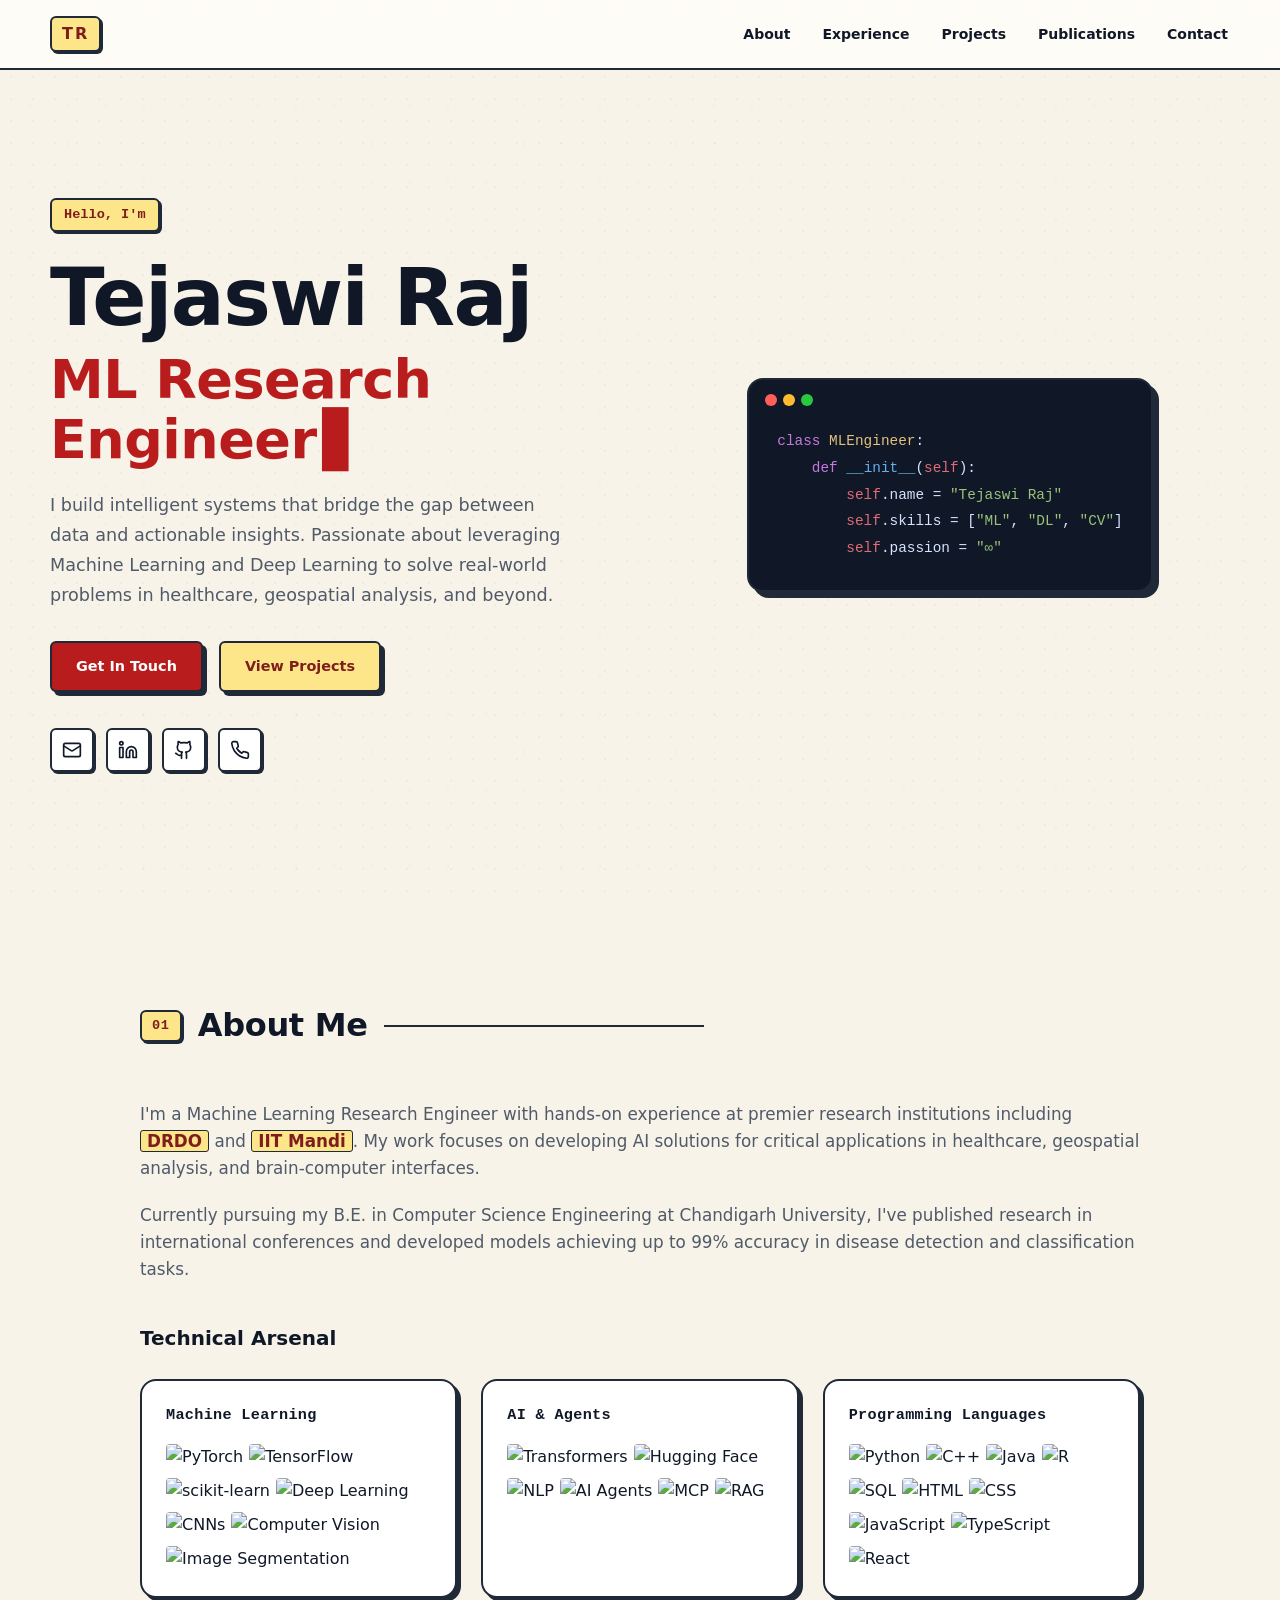
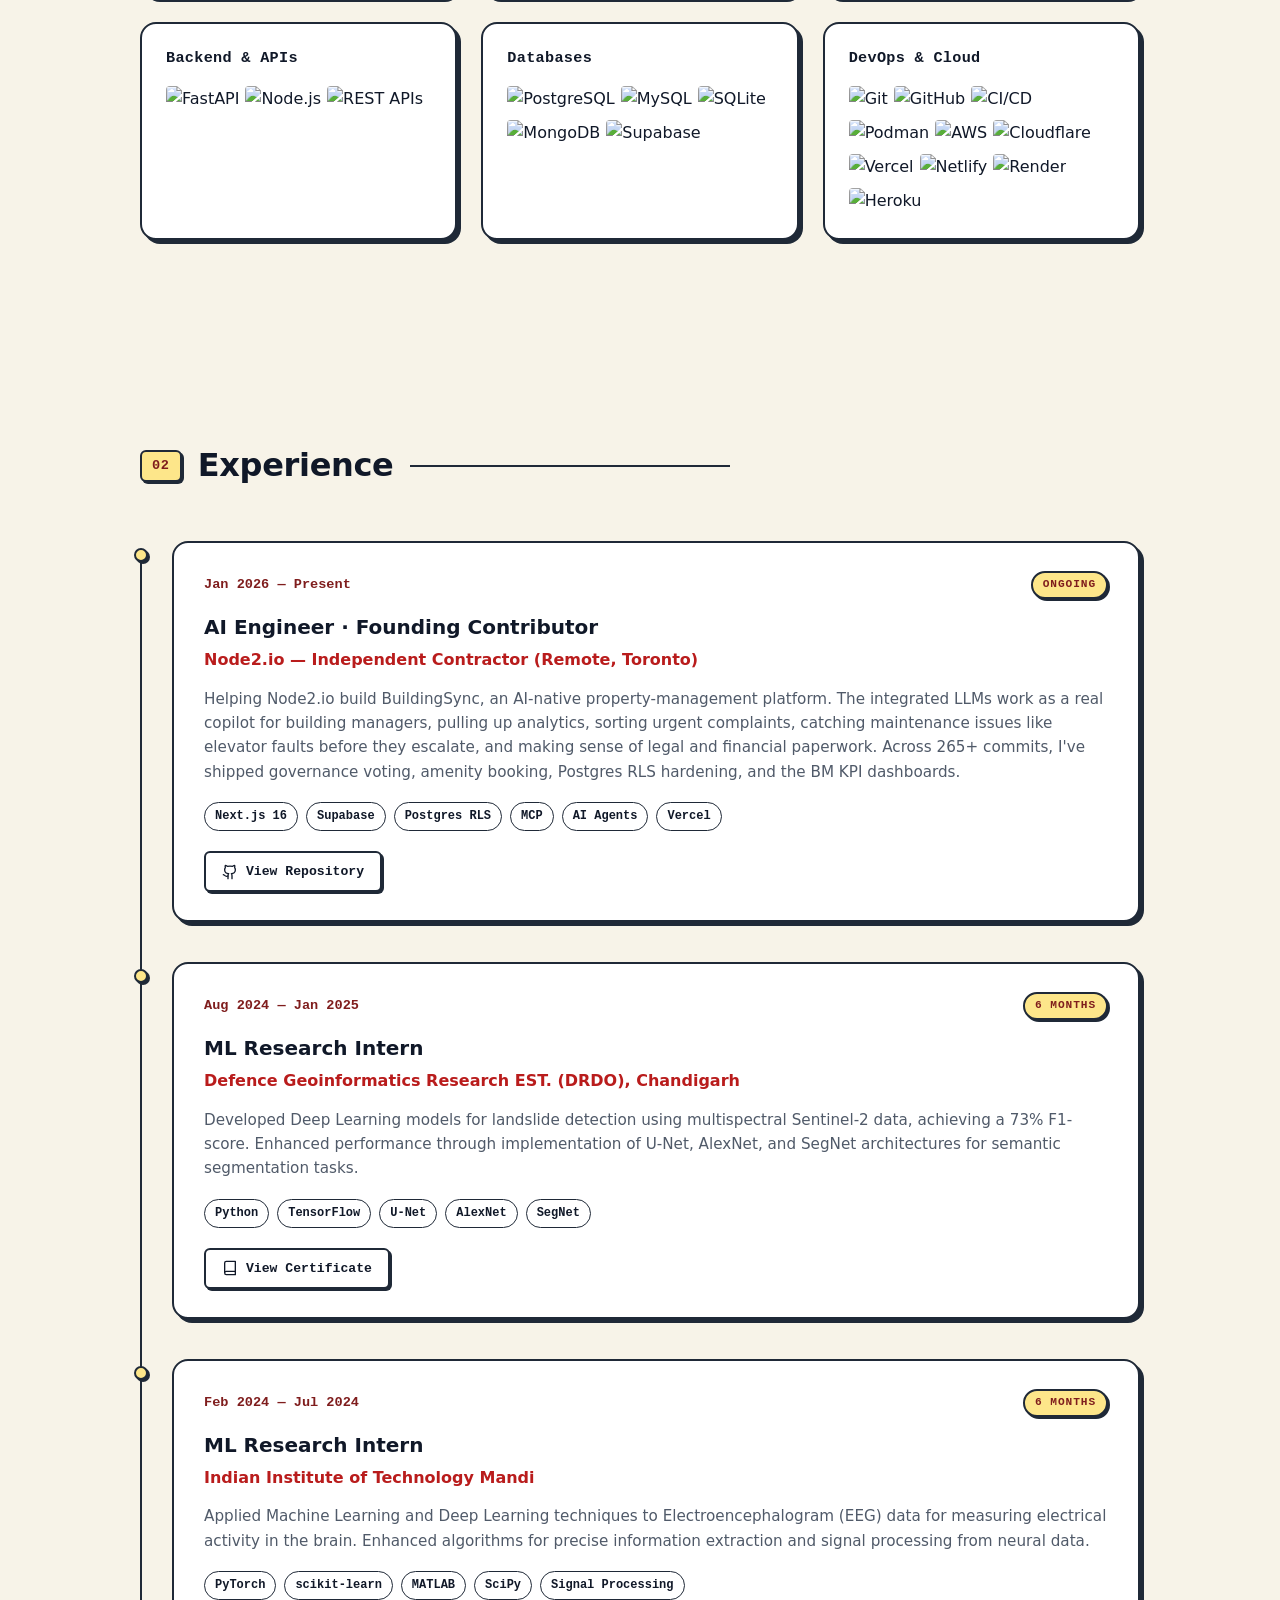
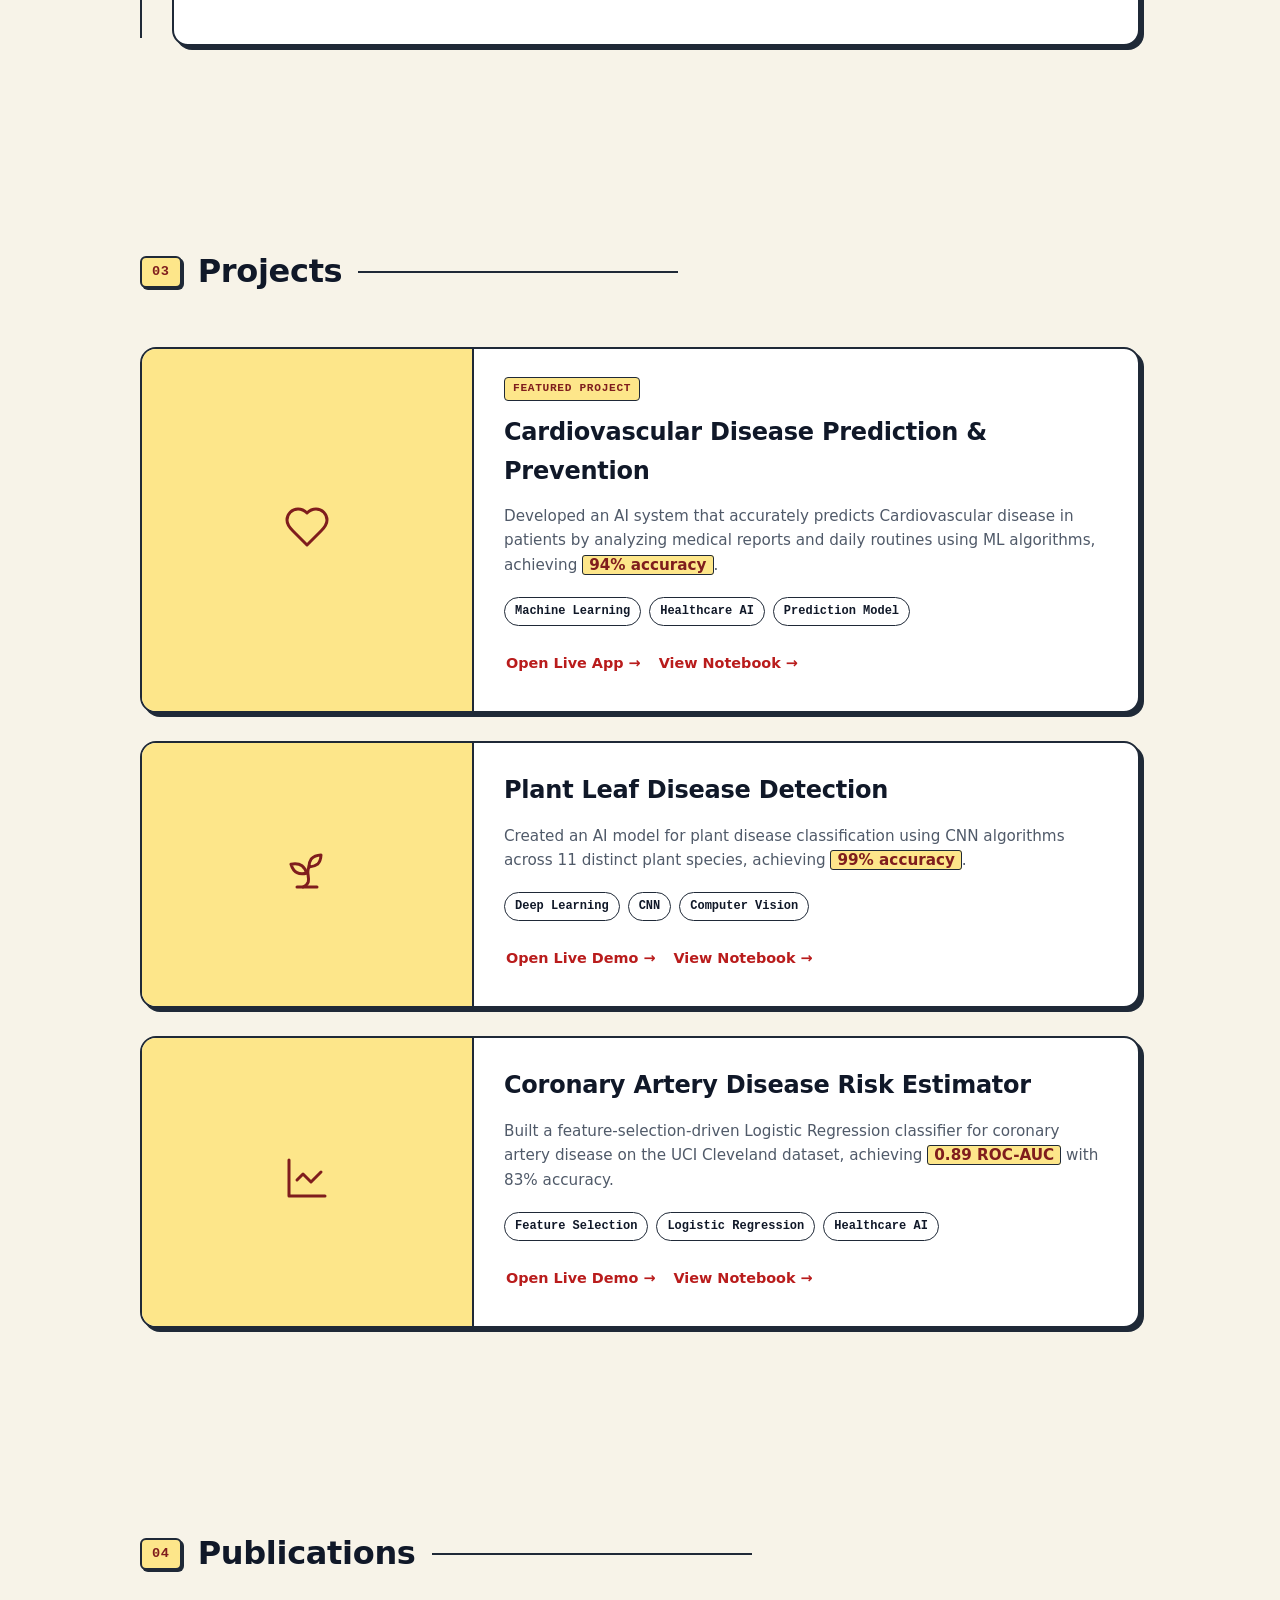
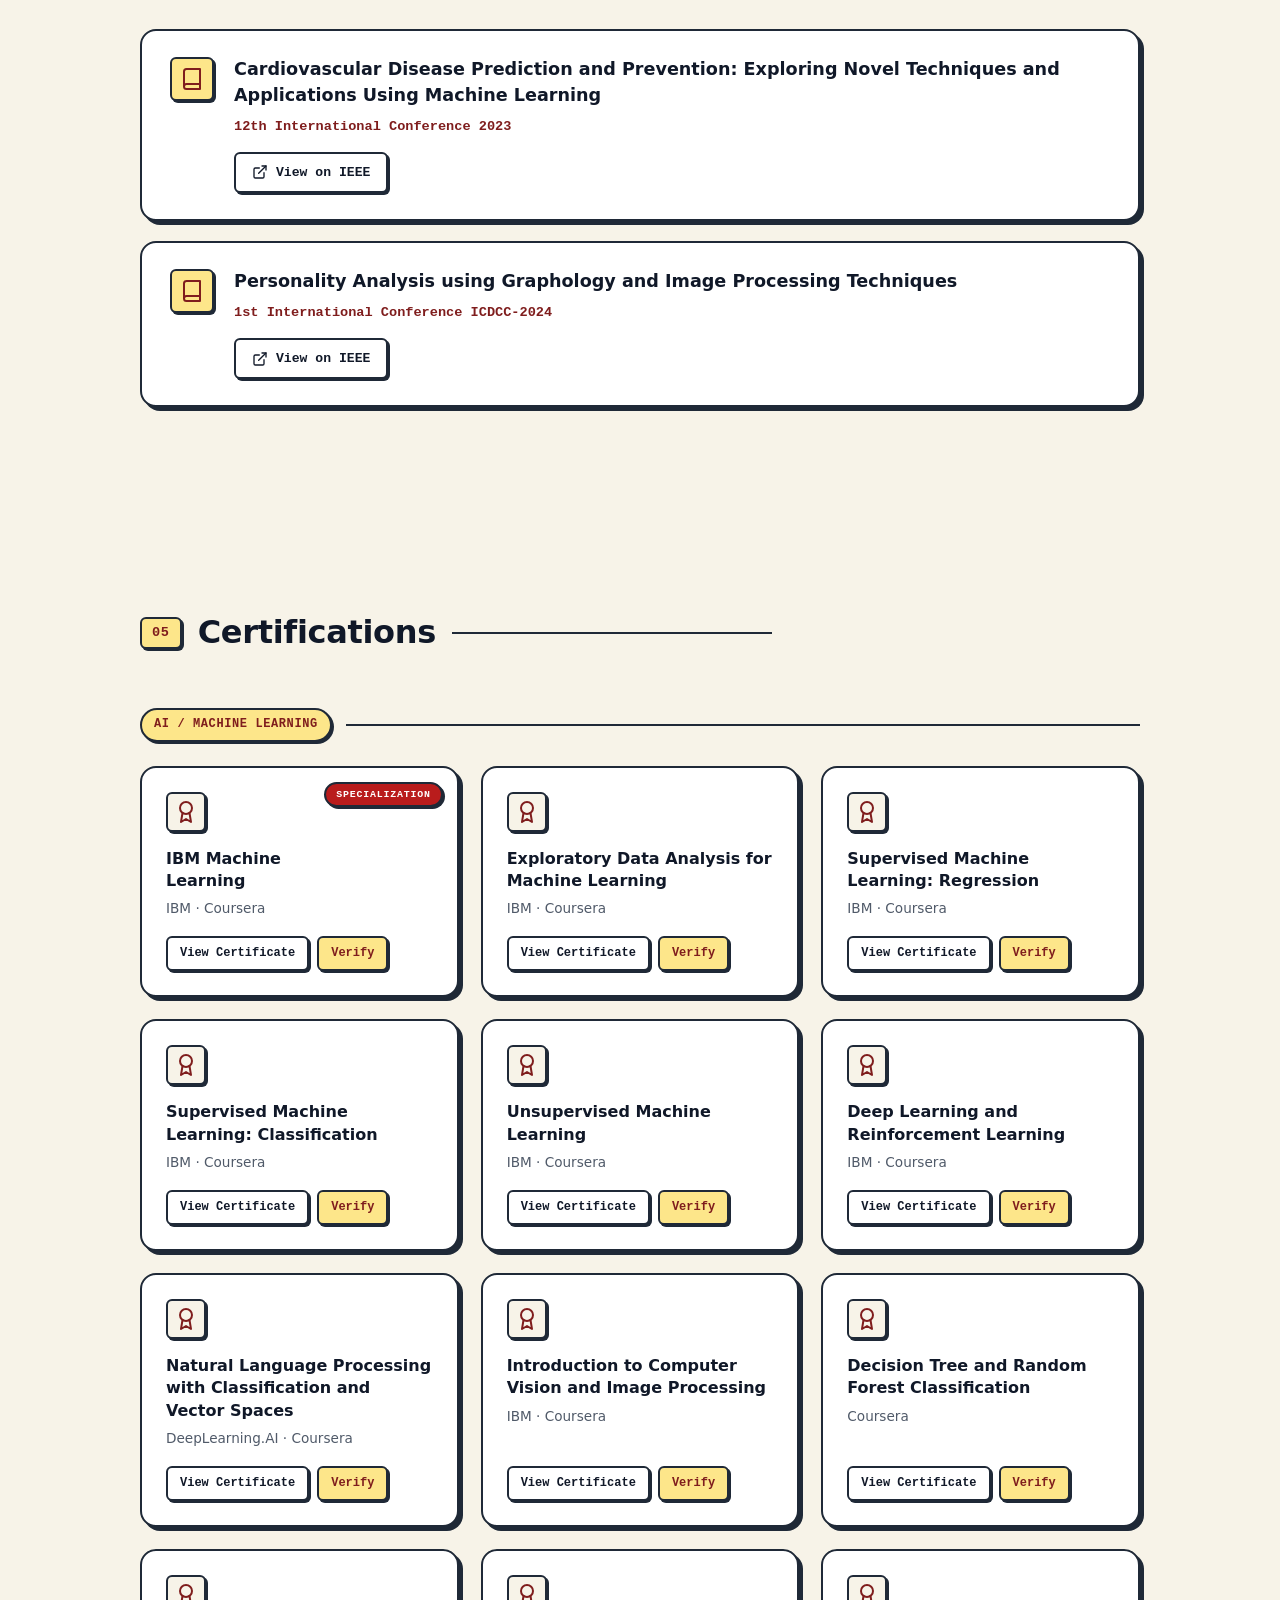
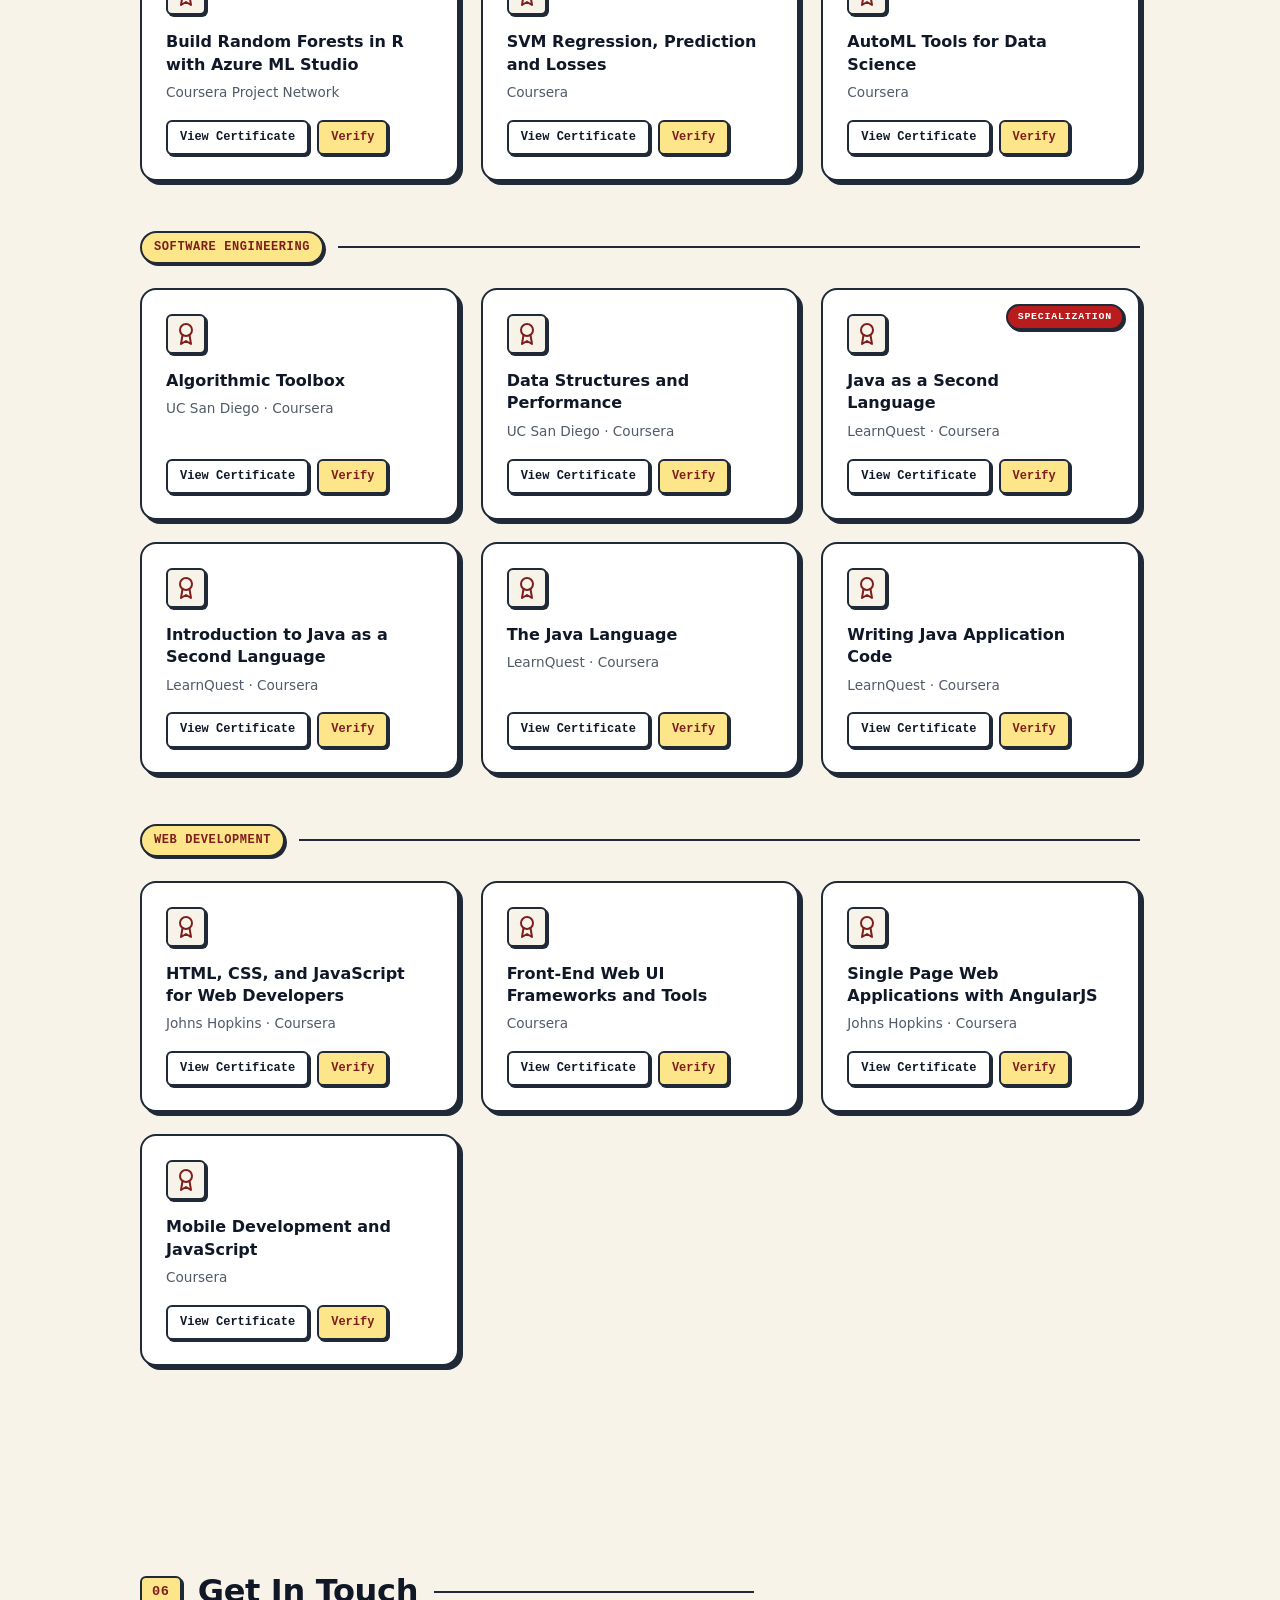
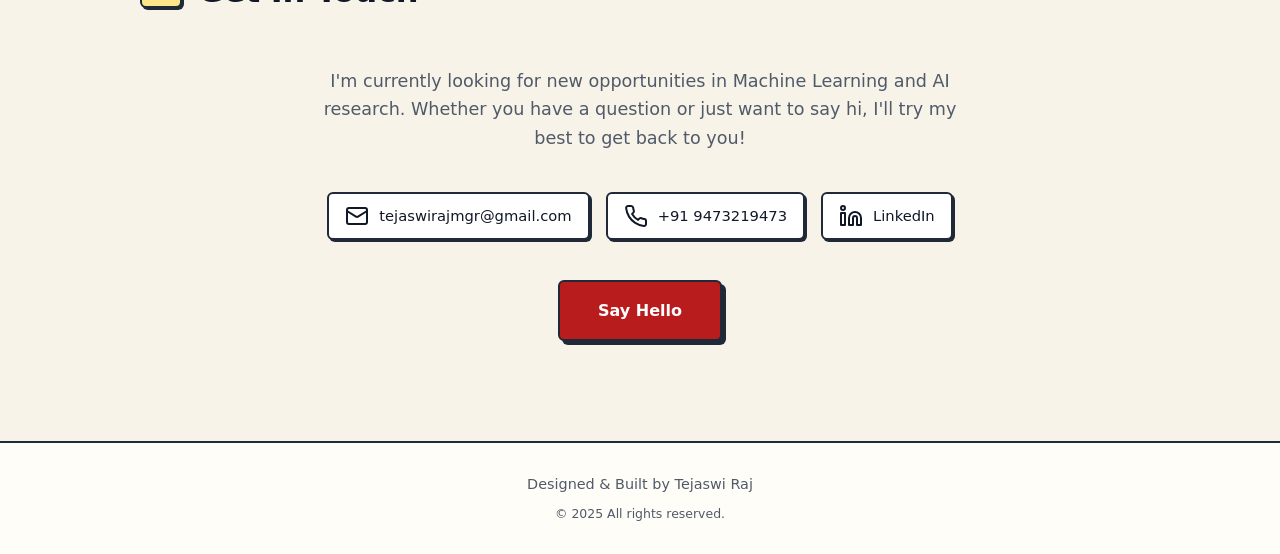
==== commit dd09a5d4: "Add Node2.io experience card and raise timeline marker offset" ====
--- a/index.html
+++ b/index.html
@@ -190,6 +190,38 @@
                     <div class="timeline-marker"></div>
                     <div class="timeline-content">
                         <div class="timeline-header">
+                            <span class="timeline-date">Jan 2026 — Present</span>
+                            <span class="timeline-duration">Ongoing</span>
+                        </div>
+                        <h3 class="timeline-title">AI Engineer · Founding Contributor</h3>
+                        <h4 class="timeline-company">Node2.io — Independent Contractor (Remote, Toronto)</h4>
+                        <p class="timeline-description">
+                            Helping Node2.io build BuildingSync, an AI-native property-management
+                            platform. The integrated LLMs work as a real copilot for building managers,
+                            pulling up analytics, sorting urgent complaints, catching maintenance
+                            issues like elevator faults before they escalate, and making sense of
+                            legal and financial paperwork. Across 265+ commits, I've shipped
+                            governance voting, amenity booking, Postgres RLS hardening, and the BM
+                            KPI dashboards.
+                        </p>
+                        <div class="timeline-tags">
+                            <span class="tag">Next.js 16</span>
+                            <span class="tag">Supabase</span>
+                            <span class="tag">Postgres RLS</span>
+                            <span class="tag">MCP</span>
+                            <span class="tag">AI Agents</span>
+                            <span class="tag">Vercel</span>
+                        </div>
+                        <a href="https://github.com/BuildingAi-Cloud/Website-Beta" class="cert-btn" target="_blank" rel="noopener noreferrer">
+                            <svg xmlns="http://www.w3.org/2000/svg" width="16" height="16" viewBox="0 0 24 24" fill="none" stroke="currentColor" stroke-width="2" stroke-linecap="round" stroke-linejoin="round"><path d="M15 22v-4a4.8 4.8 0 0 0-1-3.5c3 0 6-2 6-5.5.08-1.25-.27-2.48-1-3.5.28-1.15.28-2.35 0-3.5 0 0-1 0-3 1.5-2.64-.5-5.36-.5-8 0C6 2 5 2 5 2c-.3 1.15-.3 2.35 0 3.5A5.403 5.403 0 0 0 4 9c0 3.5 3 5.5 6 5.5-.39.49-.68 1.05-.85 1.65-.17.6-.22 1.23-.15 1.85v4"/><path d="M9 18c-4.51 2-5-2-7-2"/></svg>
+                            View Repository
+                        </a>
+                    </div>
+                </div>
+                <div class="timeline-item" data-aos="fade-up">
+                    <div class="timeline-marker"></div>
+                    <div class="timeline-content">
+                        <div class="timeline-header">
                             <span class="timeline-date">Aug 2024 — Jan 2025</span>
                             <span class="timeline-duration">6 Months</span>
                         </div>
--- a/styles.css
+++ b/styles.css
@@ -586,7 +586,7 @@
 .timeline-marker {
   position: absolute;
   left: -38px;
-  top: 22px;
+  top: 7px;
   width: 14px;
   height: 14px;
   border-radius: 50%;
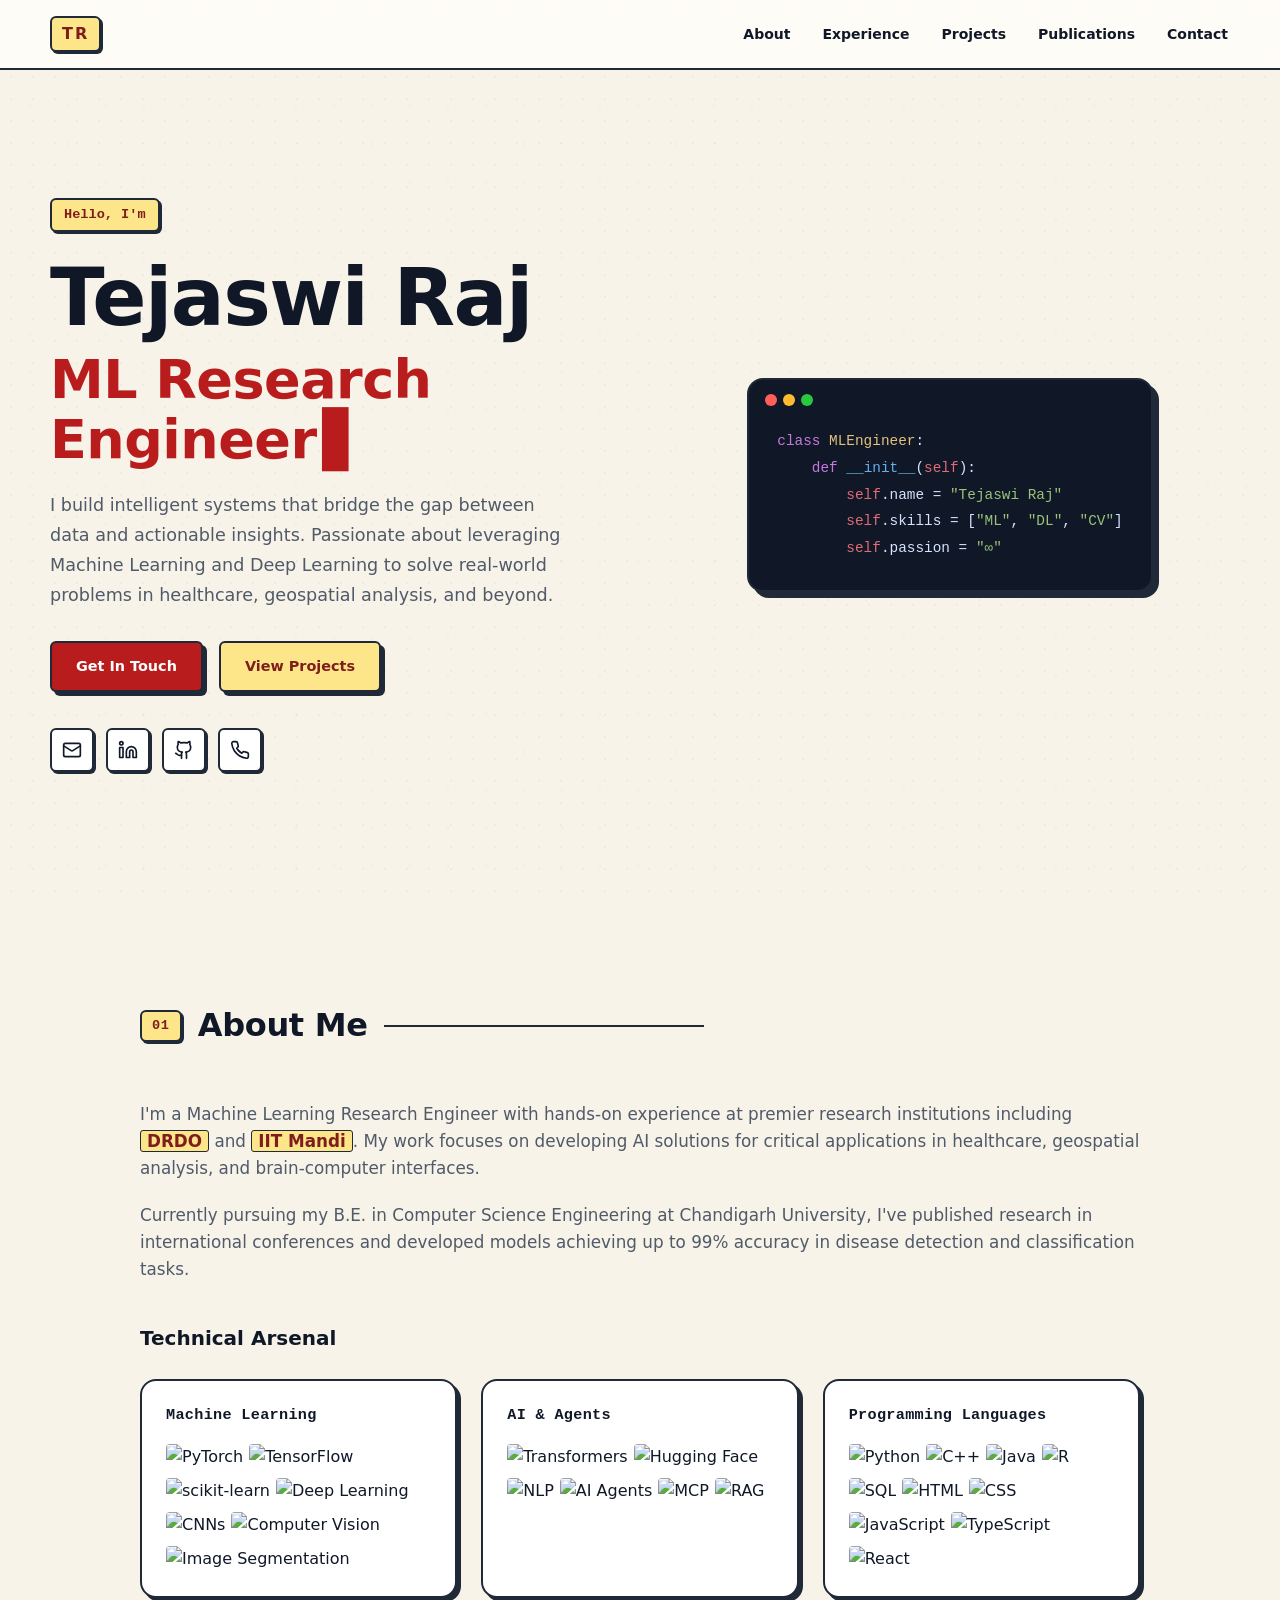
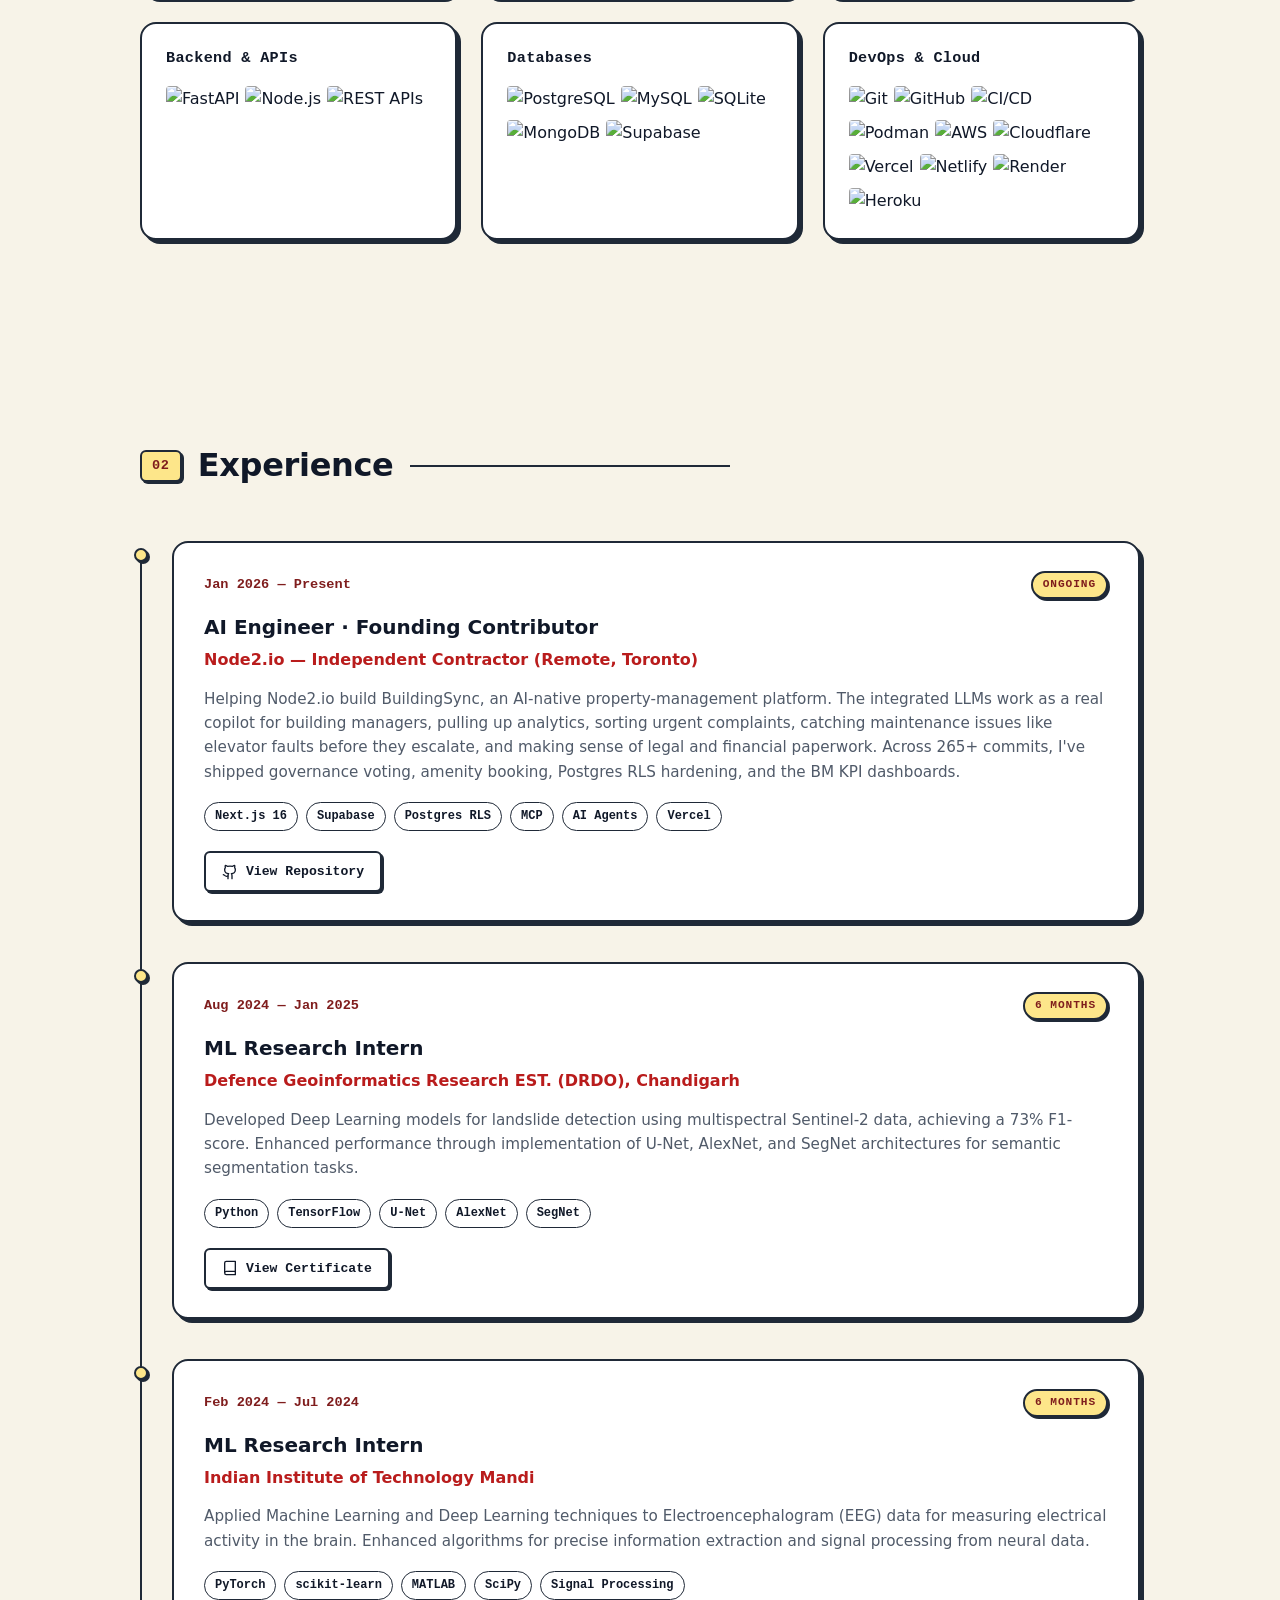
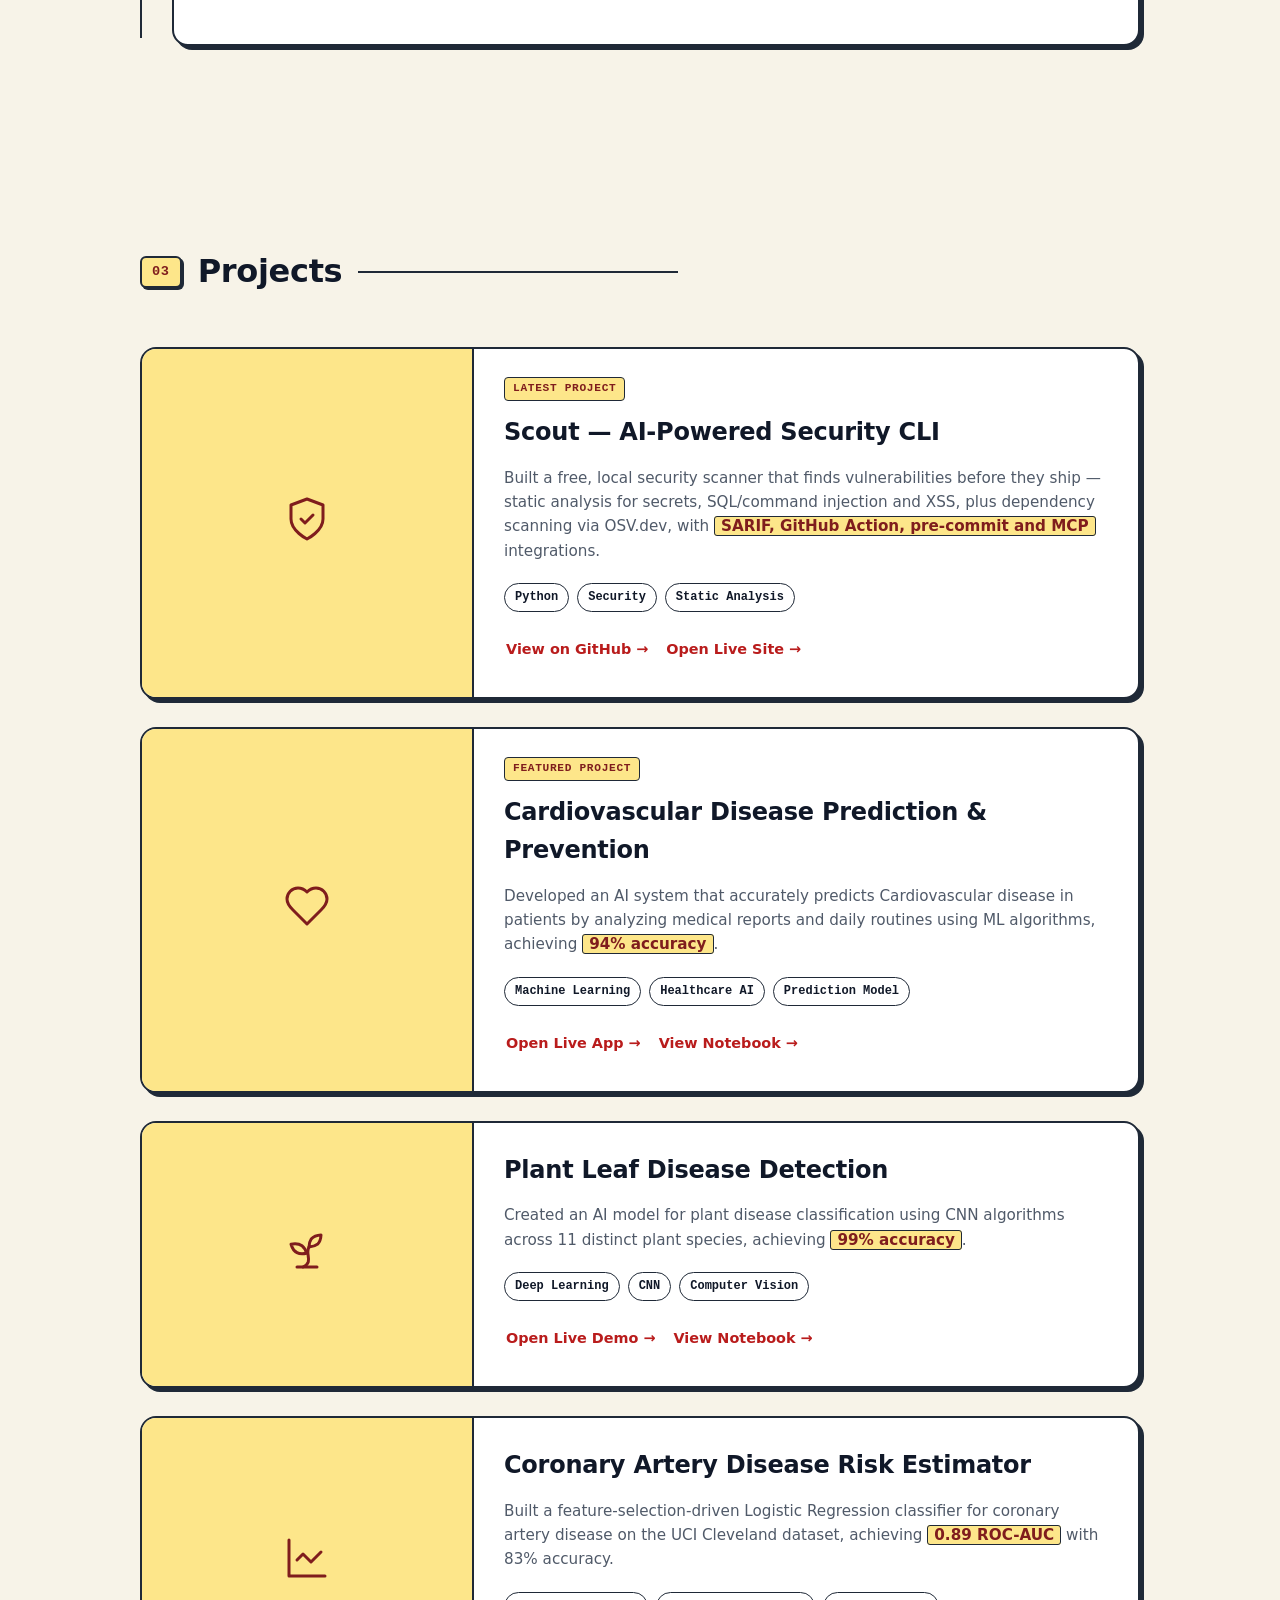
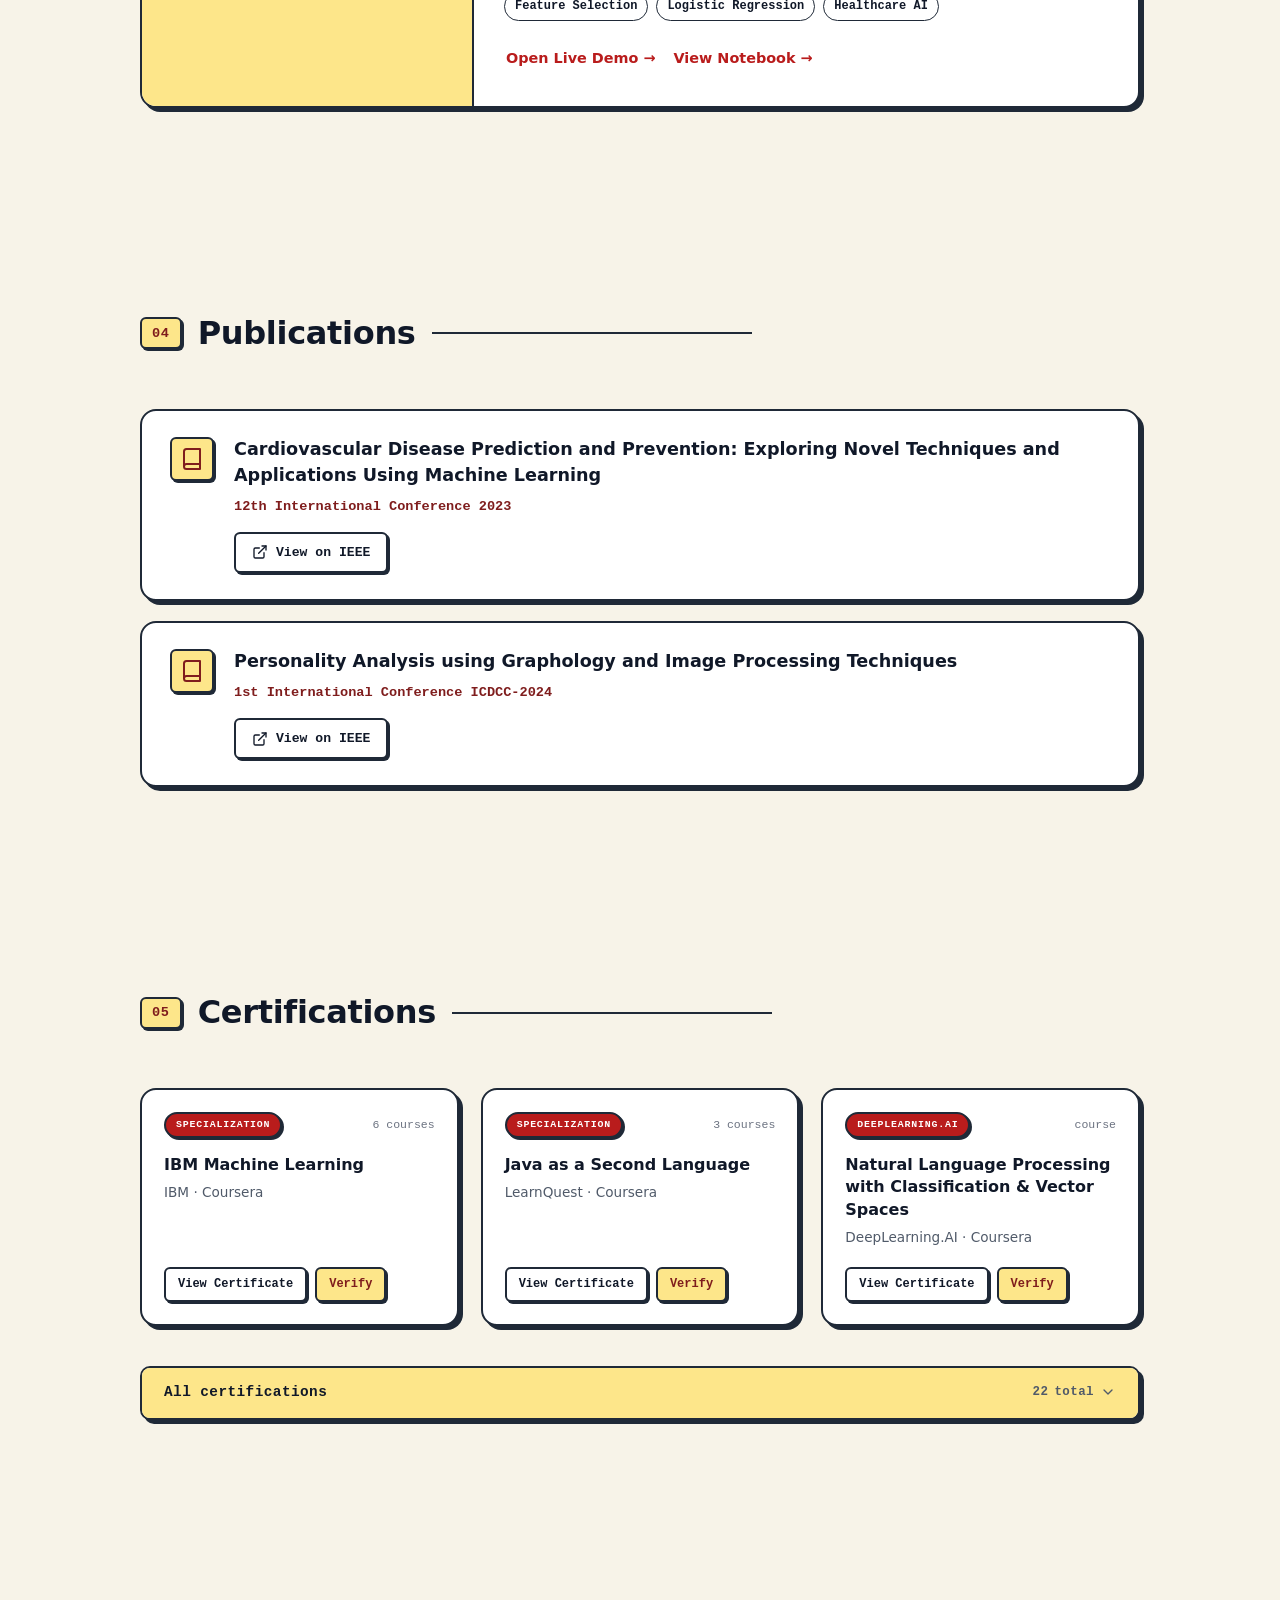
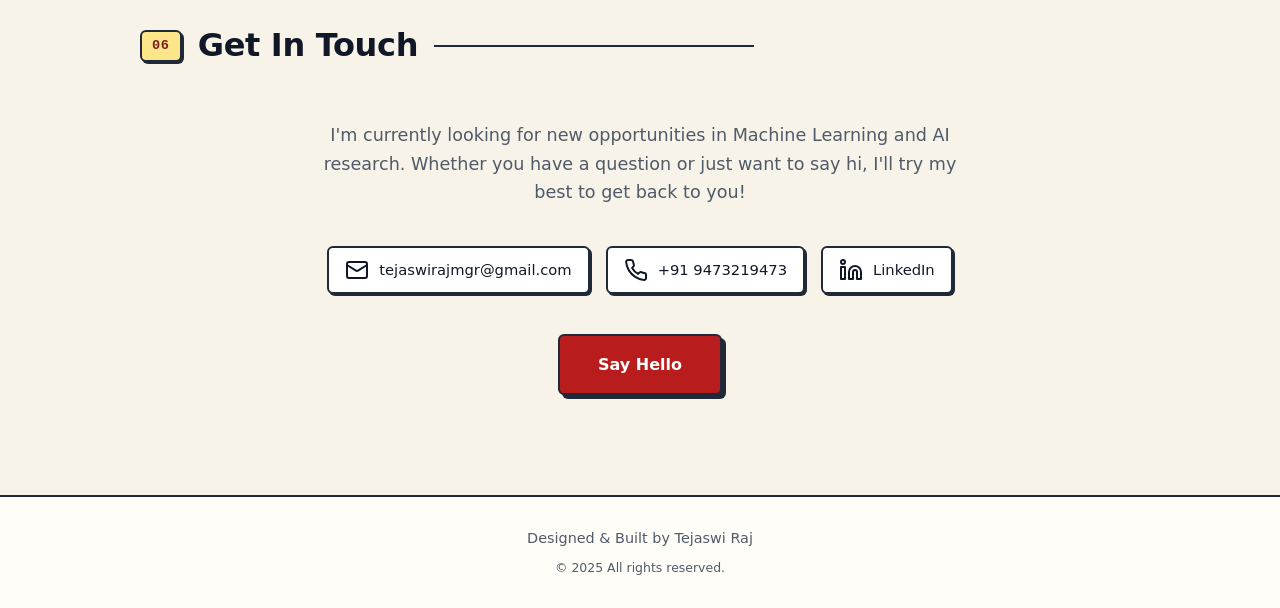
==== commit e3a9a8fa: "Reformat certifications: featured cards + expandable list; Scout live link - Replace wall of ~29 cer" ====
--- a/index.html
+++ b/index.html
@@ -284,6 +284,31 @@
                 <div class="project-card featured" data-aos="fade-up">
                     <div class="project-image">
                         <div class="project-icon">
+                            <svg xmlns="http://www.w3.org/2000/svg" width="48" height="48" viewBox="0 0 24 24" fill="none" stroke="currentColor" stroke-width="1.5" stroke-linecap="round" stroke-linejoin="round"><path d="M12 22s8-4 8-10V5l-8-3-8 3v7c0 6 8 10 8 10Z"/><path d="m9 12 2 2 4-4"/></svg>
+                        </div>
+                    </div>
+                    <div class="project-content">
+                        <span class="project-label">Latest Project</span>
+                        <h3 class="project-title">Scout — AI-Powered Security CLI</h3>
+                        <p class="project-description">
+                            Built a free, local security scanner that finds vulnerabilities before they ship —
+                            static analysis for secrets, SQL/command injection and XSS, plus dependency scanning
+                            via OSV.dev, with <span class="highlight">SARIF, GitHub Action, pre-commit and MCP</span> integrations.
+                        </p>
+                        <div class="project-tags">
+                            <span class="tag">Python</span>
+                            <span class="tag">Security</span>
+                            <span class="tag">Static Analysis</span>
+                        </div>
+                        <div class="project-links">
+                            <a href="https://github.com/Varpost/Scout" class="project-link" target="_blank" rel="noopener noreferrer">View on GitHub →</a>
+                            <a href="https://varpost.github.io/Scout/" class="project-link" target="_blank" rel="noopener noreferrer">Open Live Site →</a>
+                        </div>
+                    </div>
+                </div>
+                <div class="project-card featured" data-aos="fade-up" data-aos-delay="100">
+                    <div class="project-image">
+                        <div class="project-icon">
                             <svg xmlns="http://www.w3.org/2000/svg" width="48" height="48" viewBox="0 0 24 24" fill="none" stroke="currentColor" stroke-width="1.5" stroke-linecap="round" stroke-linejoin="round"><path d="M19 14c1.49-1.46 3-3.21 3-5.5A5.5 5.5 0 0 0 16.5 3c-1.76 0-3 .5-4.5 2-1.5-1.5-2.74-2-4.5-2A5.5 5.5 0 0 0 2 8.5c0 2.3 1.5 4.05 3 5.5l7 7Z"/></svg>
                         </div>
                     </div>
@@ -306,7 +331,7 @@
                         </div>
                     </div>
                 </div>
-                <div class="project-card featured" data-aos="fade-up" data-aos-delay="100">
+                <div class="project-card featured" data-aos="fade-up" data-aos-delay="200">
                     <div class="project-image">
                         <div class="project-icon">
                             <svg xmlns="http://www.w3.org/2000/svg" width="48" height="48" viewBox="0 0 24 24" fill="none" stroke="currentColor" stroke-width="1.5" stroke-linecap="round" stroke-linejoin="round"><path d="M7 20h10"/><path d="M10 20c5.5-2.5.8-6.4 3-10"/><path d="M9.5 9.4c1.1.8 1.8 2.2 2.3 3.7-2 .4-3.5.4-4.8-.3-1.2-.6-2.3-1.9-3-4.2 2.8-.5 4.4 0 5.5.8z"/><path d="M14.1 6a7 7 0 0 0-1.1 4c1.9-.1 3.3-.6 4.3-1.4 1-1 1.6-2.3 1.7-4.6-2.7.1-4 1-4.9 2z"/></svg>
@@ -329,7 +354,7 @@
                         </div>
                     </div>
                 </div>
-                <div class="project-card featured" data-aos="fade-up" data-aos-delay="200">
+                <div class="project-card featured" data-aos="fade-up" data-aos-delay="300">
                     <div class="project-image">
                         <div class="project-icon">
                             <svg xmlns="http://www.w3.org/2000/svg" width="48" height="48" viewBox="0 0 24 24" fill="none" stroke="currentColor" stroke-width="1.5" stroke-linecap="round" stroke-linejoin="round"><path d="M3 3v18h18"/><path d="m19 9-5 5-4-4-3 3"/></svg>
@@ -403,262 +428,208 @@
                 <h2 class="section-title">Certifications</h2>
                 <div class="section-line"></div>
             </div>
-            <div class="cert-group">
-                <h3 class="cert-group-title"><span class="cert-group-tag">AI / Machine Learning</span></h3>
-                <div class="certifications-grid">
-                <div class="cert-card cert-card-spec" data-aos="fade-up">
-                    <span class="cert-tier-badge">Specialization</span>
-                    <div class="cert-icon">
-                        <svg xmlns="http://www.w3.org/2000/svg" width="24" height="24" viewBox="0 0 24 24" fill="none" stroke="currentColor" stroke-width="2" stroke-linecap="round" stroke-linejoin="round"><circle cx="12" cy="8" r="6"/><path d="M15.477 12.89 17 22l-5-3-5 3 1.523-9.11"/></svg>
-                    </div>
-                    <h3>IBM Machine Learning</h3>
-                    <p>IBM · Coursera</p>
+
+            <div class="cert-feat">
+                <div class="cert-feat-card" data-aos="fade-up">
+                    <div class="cert-feat-head">
+                        <span class="cert-tier">Specialization</span>
+                        <span class="cert-courses">6 courses</span>
+                    </div>
+                    <h3 class="cert-name">IBM Machine Learning</h3>
+                    <p class="cert-issuer">IBM &middot; Coursera</p>
                     <div class="cert-btns">
                         <a href="Coursera Certificate/IBM Introduction to Machine Learning.pdf" class="cert-btn" target="_blank" rel="noopener noreferrer">View Certificate</a>
                         <a href="https://www.coursera.org/account/accomplishments/specialization/LQG9HR89RRXS" class="cert-btn cert-btn-outline" target="_blank" rel="noopener noreferrer">Verify</a>
                     </div>
                 </div>
-                <div class="cert-card" data-aos="fade-up">
-                    <div class="cert-icon">
-                        <svg xmlns="http://www.w3.org/2000/svg" width="24" height="24" viewBox="0 0 24 24" fill="none" stroke="currentColor" stroke-width="2" stroke-linecap="round" stroke-linejoin="round"><circle cx="12" cy="8" r="6"/><path d="M15.477 12.89 17 22l-5-3-5 3 1.523-9.11"/></svg>
-                    </div>
-                    <h3>Exploratory Data Analysis for Machine Learning</h3>
-                    <p>IBM · Coursera</p>
+                <div class="cert-feat-card" data-aos="fade-up">
+                    <div class="cert-feat-head">
+                        <span class="cert-tier">Specialization</span>
+                        <span class="cert-courses">3 courses</span>
+                    </div>
+                    <h3 class="cert-name">Java as a Second Language</h3>
+                    <p class="cert-issuer">LearnQuest &middot; Coursera</p>
                     <div class="cert-btns">
-                        <a href="Coursera Certificate/Exploratory Data Analysis for Machine Learning.pdf" class="cert-btn" target="_blank" rel="noopener noreferrer">View Certificate</a>
-                        <a href="https://coursera.org/verify/QVK5RNW38L55" class="cert-btn cert-btn-outline" target="_blank" rel="noopener noreferrer">Verify</a>
-                    </div>
-                </div>
-                <div class="cert-card" data-aos="fade-up">
-                    <div class="cert-icon">
-                        <svg xmlns="http://www.w3.org/2000/svg" width="24" height="24" viewBox="0 0 24 24" fill="none" stroke="currentColor" stroke-width="2" stroke-linecap="round" stroke-linejoin="round"><circle cx="12" cy="8" r="6"/><path d="M15.477 12.89 17 22l-5-3-5 3 1.523-9.11"/></svg>
-                    </div>
-                    <h3>Supervised Machine Learning: Regression</h3>
-                    <p>IBM · Coursera</p>
-                    <div class="cert-btns">
-                        <a href="Coursera Certificate/Supervised Machine Learning Regression.pdf" class="cert-btn" target="_blank" rel="noopener noreferrer">View Certificate</a>
-                        <a href="https://coursera.org/verify/TGVEJHKMQYQ4" class="cert-btn cert-btn-outline" target="_blank" rel="noopener noreferrer">Verify</a>
-                    </div>
-                </div>
-                <div class="cert-card" data-aos="fade-up">
-                    <div class="cert-icon">
-                        <svg xmlns="http://www.w3.org/2000/svg" width="24" height="24" viewBox="0 0 24 24" fill="none" stroke="currentColor" stroke-width="2" stroke-linecap="round" stroke-linejoin="round"><circle cx="12" cy="8" r="6"/><path d="M15.477 12.89 17 22l-5-3-5 3 1.523-9.11"/></svg>
-                    </div>
-                    <h3>Supervised Machine Learning: Classification</h3>
-                    <p>IBM · Coursera</p>
-                    <div class="cert-btns">
-                        <a href="Coursera Certificate/Supervised Machine Learning Classification.pdf" class="cert-btn" target="_blank" rel="noopener noreferrer">View Certificate</a>
-                        <a href="https://coursera.org/verify/ZMZ2MBB4CQ3M" class="cert-btn cert-btn-outline" target="_blank" rel="noopener noreferrer">Verify</a>
-                    </div>
-                </div>
-                <div class="cert-card" data-aos="fade-up">
-                    <div class="cert-icon">
-                        <svg xmlns="http://www.w3.org/2000/svg" width="24" height="24" viewBox="0 0 24 24" fill="none" stroke="currentColor" stroke-width="2" stroke-linecap="round" stroke-linejoin="round"><circle cx="12" cy="8" r="6"/><path d="M15.477 12.89 17 22l-5-3-5 3 1.523-9.11"/></svg>
-                    </div>
-                    <h3>Unsupervised Machine Learning</h3>
-                    <p>IBM · Coursera</p>
-                    <div class="cert-btns">
-                        <a href="Coursera Certificate/Unsupervised Machine Learning.pdf" class="cert-btn" target="_blank" rel="noopener noreferrer">View Certificate</a>
-                        <a href="https://coursera.org/verify/2LMJ365G6NVZ" class="cert-btn cert-btn-outline" target="_blank" rel="noopener noreferrer">Verify</a>
-                    </div>
-                </div>
-                <div class="cert-card" data-aos="fade-up">
-                    <div class="cert-icon">
-                        <svg xmlns="http://www.w3.org/2000/svg" width="24" height="24" viewBox="0 0 24 24" fill="none" stroke="currentColor" stroke-width="2" stroke-linecap="round" stroke-linejoin="round"><circle cx="12" cy="8" r="6"/><path d="M15.477 12.89 17 22l-5-3-5 3 1.523-9.11"/></svg>
-                    </div>
-                    <h3>Deep Learning and Reinforcement Learning</h3>
-                    <p>IBM · Coursera</p>
-                    <div class="cert-btns">
-                        <a href="Coursera Certificate/Deep Learning and Reinforcement Learning.pdf" class="cert-btn" target="_blank" rel="noopener noreferrer">View Certificate</a>
-                        <a href="https://coursera.org/verify/XSMUTDE8CTJJ" class="cert-btn cert-btn-outline" target="_blank" rel="noopener noreferrer">Verify</a>
-                    </div>
-                </div>
-                <div class="cert-card" data-aos="fade-up">
-                    <div class="cert-icon">
-                        <svg xmlns="http://www.w3.org/2000/svg" width="24" height="24" viewBox="0 0 24 24" fill="none" stroke="currentColor" stroke-width="2" stroke-linecap="round" stroke-linejoin="round"><circle cx="12" cy="8" r="6"/><path d="M15.477 12.89 17 22l-5-3-5 3 1.523-9.11"/></svg>
-                    </div>
-                    <h3>Natural Language Processing with Classification and Vector Spaces</h3>
-                    <p>DeepLearning.AI · Coursera</p>
+                        <a href="Coursera Certificate/Java as a Second.pdf" class="cert-btn" target="_blank" rel="noopener noreferrer">View Certificate</a>
+                        <a href="https://www.coursera.org/account/accomplishments/specialization/F43UQL8YQMWF" class="cert-btn cert-btn-outline" target="_blank" rel="noopener noreferrer">Verify</a>
+                    </div>
+                </div>
+                <div class="cert-feat-card" data-aos="fade-up">
+                    <div class="cert-feat-head">
+                        <span class="cert-tier">DeepLearning.AI</span>
+                        <span class="cert-courses">course</span>
+                    </div>
+                    <h3 class="cert-name">Natural Language Processing with Classification &amp; Vector Spaces</h3>
+                    <p class="cert-issuer">DeepLearning.AI &middot; Coursera</p>
                     <div class="cert-btns">
                         <a href="Coursera Certificate/Natural Language Processing with Classification and Vector Spaces.pdf" class="cert-btn" target="_blank" rel="noopener noreferrer">View Certificate</a>
                         <a href="https://coursera.org/verify/LGXMMKX3V4PC" class="cert-btn cert-btn-outline" target="_blank" rel="noopener noreferrer">Verify</a>
                     </div>
                 </div>
-                <div class="cert-card" data-aos="fade-up">
-                    <div class="cert-icon">
-                        <svg xmlns="http://www.w3.org/2000/svg" width="24" height="24" viewBox="0 0 24 24" fill="none" stroke="currentColor" stroke-width="2" stroke-linecap="round" stroke-linejoin="round"><circle cx="12" cy="8" r="6"/><path d="M15.477 12.89 17 22l-5-3-5 3 1.523-9.11"/></svg>
-                    </div>
-                    <h3>Introduction to Computer Vision and Image Processing</h3>
-                    <p>IBM · Coursera</p>
-                    <div class="cert-btns">
-                        <a href="Coursera Certificate/Introduction to Computer Vision and Image Processing.pdf" class="cert-btn" target="_blank" rel="noopener noreferrer">View Certificate</a>
-                        <a href="https://coursera.org/verify/634V38XQKKSM" class="cert-btn cert-btn-outline" target="_blank" rel="noopener noreferrer">Verify</a>
-                    </div>
-                </div>
-                <div class="cert-card" data-aos="fade-up">
-                    <div class="cert-icon">
-                        <svg xmlns="http://www.w3.org/2000/svg" width="24" height="24" viewBox="0 0 24 24" fill="none" stroke="currentColor" stroke-width="2" stroke-linecap="round" stroke-linejoin="round"><circle cx="12" cy="8" r="6"/><path d="M15.477 12.89 17 22l-5-3-5 3 1.523-9.11"/></svg>
-                    </div>
-                    <h3>Decision Tree and Random Forest Classification</h3>
-                    <p>Coursera</p>
-                    <div class="cert-btns">
-                        <a href="Coursera Certificate/Decision Tree and Random Forest Classification.pdf" class="cert-btn" target="_blank" rel="noopener noreferrer">View Certificate</a>
-                        <a href="https://coursera.org/verify/BHN2C6QWZWX4" class="cert-btn cert-btn-outline" target="_blank" rel="noopener noreferrer">Verify</a>
-                    </div>
-                </div>
-                <div class="cert-card" data-aos="fade-up">
-                    <div class="cert-icon">
-                        <svg xmlns="http://www.w3.org/2000/svg" width="24" height="24" viewBox="0 0 24 24" fill="none" stroke="currentColor" stroke-width="2" stroke-linecap="round" stroke-linejoin="round"><circle cx="12" cy="8" r="6"/><path d="M15.477 12.89 17 22l-5-3-5 3 1.523-9.11"/></svg>
-                    </div>
-                    <h3>Build Random Forests in R with Azure ML Studio</h3>
-                    <p>Coursera Project Network</p>
-                    <div class="cert-btns">
-                        <a href="Coursera Certificate/Build Random Forests in R with Azure ML Studio.pdf" class="cert-btn" target="_blank" rel="noopener noreferrer">View Certificate</a>
-                        <a href="https://coursera.org/verify/T2KYMD76P2QM" class="cert-btn cert-btn-outline" target="_blank" rel="noopener noreferrer">Verify</a>
-                    </div>
-                </div>
-                <div class="cert-card" data-aos="fade-up">
-                    <div class="cert-icon">
-                        <svg xmlns="http://www.w3.org/2000/svg" width="24" height="24" viewBox="0 0 24 24" fill="none" stroke="currentColor" stroke-width="2" stroke-linecap="round" stroke-linejoin="round"><circle cx="12" cy="8" r="6"/><path d="M15.477 12.89 17 22l-5-3-5 3 1.523-9.11"/></svg>
-                    </div>
-                    <h3>SVM Regression, Prediction and Losses</h3>
-                    <p>Coursera</p>
-                    <div class="cert-btns">
-                        <a href="Coursera Certificate/SVM Regression, prediction and losses.pdf" class="cert-btn" target="_blank" rel="noopener noreferrer">View Certificate</a>
-                        <a href="https://coursera.org/verify/LJXRRSHG979K" class="cert-btn cert-btn-outline" target="_blank" rel="noopener noreferrer">Verify</a>
-                    </div>
-                </div>
-                <div class="cert-card" data-aos="fade-up">
-                    <div class="cert-icon">
-                        <svg xmlns="http://www.w3.org/2000/svg" width="24" height="24" viewBox="0 0 24 24" fill="none" stroke="currentColor" stroke-width="2" stroke-linecap="round" stroke-linejoin="round"><circle cx="12" cy="8" r="6"/><path d="M15.477 12.89 17 22l-5-3-5 3 1.523-9.11"/></svg>
-                    </div>
-                    <h3>AutoML Tools for Data Science</h3>
-                    <p>Coursera</p>
-                    <div class="cert-btns">
-                        <a href="Coursera Certificate/AutoML tools for data science.pdf" class="cert-btn" target="_blank" rel="noopener noreferrer">View Certificate</a>
-                        <a href="https://coursera.org/verify/PJDNQL5VB5TK" class="cert-btn cert-btn-outline" target="_blank" rel="noopener noreferrer">Verify</a>
-                    </div>
-                </div>
-                </div>
-            </div>
-            <div class="cert-group">
-                <h3 class="cert-group-title"><span class="cert-group-tag">Software Engineering</span></h3>
-                <div class="certifications-grid">
-                <div class="cert-card" data-aos="fade-up">
-                    <div class="cert-icon">
-                        <svg xmlns="http://www.w3.org/2000/svg" width="24" height="24" viewBox="0 0 24 24" fill="none" stroke="currentColor" stroke-width="2" stroke-linecap="round" stroke-linejoin="round"><circle cx="12" cy="8" r="6"/><path d="M15.477 12.89 17 22l-5-3-5 3 1.523-9.11"/></svg>
-                    </div>
-                    <h3>Algorithmic Toolbox</h3>
-                    <p>UC San Diego · Coursera</p>
-                    <div class="cert-btns">
-                        <a href="Coursera Certificate/Algorithmic Toolbox.pdf" class="cert-btn" target="_blank" rel="noopener noreferrer">View Certificate</a>
-                        <a href="https://coursera.org/verify/8P2ASHSTGXE4" class="cert-btn cert-btn-outline" target="_blank" rel="noopener noreferrer">Verify</a>
-                    </div>
-                </div>
-                <div class="cert-card" data-aos="fade-up">
-                    <div class="cert-icon">
-                        <svg xmlns="http://www.w3.org/2000/svg" width="24" height="24" viewBox="0 0 24 24" fill="none" stroke="currentColor" stroke-width="2" stroke-linecap="round" stroke-linejoin="round"><circle cx="12" cy="8" r="6"/><path d="M15.477 12.89 17 22l-5-3-5 3 1.523-9.11"/></svg>
-                    </div>
-                    <h3>Data Structures and Performance</h3>
-                    <p>UC San Diego · Coursera</p>
-                    <div class="cert-btns">
-                        <a href="Coursera Certificate/Data Structures and Performance.pdf" class="cert-btn" target="_blank" rel="noopener noreferrer">View Certificate</a>
-                        <a href="https://coursera.org/verify/FYHST5T4QSCX" class="cert-btn cert-btn-outline" target="_blank" rel="noopener noreferrer">Verify</a>
-                    </div>
-                </div>
-                <div class="cert-card cert-card-spec" data-aos="fade-up">
-                    <span class="cert-tier-badge">Specialization</span>
-                    <div class="cert-icon">
-                        <svg xmlns="http://www.w3.org/2000/svg" width="24" height="24" viewBox="0 0 24 24" fill="none" stroke="currentColor" stroke-width="2" stroke-linecap="round" stroke-linejoin="round"><circle cx="12" cy="8" r="6"/><path d="M15.477 12.89 17 22l-5-3-5 3 1.523-9.11"/></svg>
-                    </div>
-                    <h3>Java as a Second Language</h3>
-                    <p>LearnQuest · Coursera</p>
-                    <div class="cert-btns">
-                        <a href="Coursera Certificate/Java as a Second.pdf" class="cert-btn" target="_blank" rel="noopener noreferrer">View Certificate</a>
-                        <a href="https://www.coursera.org/account/accomplishments/specialization/F43UQL8YQMWF" class="cert-btn cert-btn-outline" target="_blank" rel="noopener noreferrer">Verify</a>
-                    </div>
-                </div>
-                <div class="cert-card" data-aos="fade-up">
-                    <div class="cert-icon">
-                        <svg xmlns="http://www.w3.org/2000/svg" width="24" height="24" viewBox="0 0 24 24" fill="none" stroke="currentColor" stroke-width="2" stroke-linecap="round" stroke-linejoin="round"><circle cx="12" cy="8" r="6"/><path d="M15.477 12.89 17 22l-5-3-5 3 1.523-9.11"/></svg>
-                    </div>
-                    <h3>Introduction to Java as a Second Language</h3>
-                    <p>LearnQuest · Coursera</p>
-                    <div class="cert-btns">
-                        <a href="Coursera Certificate/Introduction to Java as a Second Language.pdf" class="cert-btn" target="_blank" rel="noopener noreferrer">View Certificate</a>
-                        <a href="https://coursera.org/verify/9TJEK6PGA3PT" class="cert-btn cert-btn-outline" target="_blank" rel="noopener noreferrer">Verify</a>
-                    </div>
-                </div>
-                <div class="cert-card" data-aos="fade-up">
-                    <div class="cert-icon">
-                        <svg xmlns="http://www.w3.org/2000/svg" width="24" height="24" viewBox="0 0 24 24" fill="none" stroke="currentColor" stroke-width="2" stroke-linecap="round" stroke-linejoin="round"><circle cx="12" cy="8" r="6"/><path d="M15.477 12.89 17 22l-5-3-5 3 1.523-9.11"/></svg>
-                    </div>
-                    <h3>The Java Language</h3>
-                    <p>LearnQuest · Coursera</p>
-                    <div class="cert-btns">
-                        <a href="Coursera Certificate/The Java Language.pdf" class="cert-btn" target="_blank" rel="noopener noreferrer">View Certificate</a>
-                        <a href="https://coursera.org/verify/L7HCSNYCZ3MC" class="cert-btn cert-btn-outline" target="_blank" rel="noopener noreferrer">Verify</a>
-                    </div>
-                </div>
-                <div class="cert-card" data-aos="fade-up">
-                    <div class="cert-icon">
-                        <svg xmlns="http://www.w3.org/2000/svg" width="24" height="24" viewBox="0 0 24 24" fill="none" stroke="currentColor" stroke-width="2" stroke-linecap="round" stroke-linejoin="round"><circle cx="12" cy="8" r="6"/><path d="M15.477 12.89 17 22l-5-3-5 3 1.523-9.11"/></svg>
-                    </div>
-                    <h3>Writing Java Application Code</h3>
-                    <p>LearnQuest · Coursera</p>
-                    <div class="cert-btns">
-                        <a href="Coursera Certificate/Writing Java Application Code.pdf" class="cert-btn" target="_blank" rel="noopener noreferrer">View Certificate</a>
-                        <a href="https://coursera.org/verify/NWYXE9CEZ5JB" class="cert-btn cert-btn-outline" target="_blank" rel="noopener noreferrer">Verify</a>
-                    </div>
-                </div>
-                </div>
-            </div>
-            <div class="cert-group">
-                <h3 class="cert-group-title"><span class="cert-group-tag">Web Development</span></h3>
-                <div class="certifications-grid">
-                <div class="cert-card" data-aos="fade-up">
-                    <div class="cert-icon">
-                        <svg xmlns="http://www.w3.org/2000/svg" width="24" height="24" viewBox="0 0 24 24" fill="none" stroke="currentColor" stroke-width="2" stroke-linecap="round" stroke-linejoin="round"><circle cx="12" cy="8" r="6"/><path d="M15.477 12.89 17 22l-5-3-5 3 1.523-9.11"/></svg>
-                    </div>
-                    <h3>HTML, CSS, and JavaScript for Web Developers</h3>
-                    <p>Johns Hopkins · Coursera</p>
-                    <div class="cert-btns">
-                        <a href="Coursera Certificate/HTML, CSS, and Javascript for Web Developers.pdf" class="cert-btn" target="_blank" rel="noopener noreferrer">View Certificate</a>
-                        <a href="https://coursera.org/verify/NLJQUTVJCLT6" class="cert-btn cert-btn-outline" target="_blank" rel="noopener noreferrer">Verify</a>
-                    </div>
-                </div>
-                <div class="cert-card" data-aos="fade-up">
-                    <div class="cert-icon">
-                        <svg xmlns="http://www.w3.org/2000/svg" width="24" height="24" viewBox="0 0 24 24" fill="none" stroke="currentColor" stroke-width="2" stroke-linecap="round" stroke-linejoin="round"><circle cx="12" cy="8" r="6"/><path d="M15.477 12.89 17 22l-5-3-5 3 1.523-9.11"/></svg>
-                    </div>
-                    <h3>Front-End Web UI Frameworks and Tools</h3>
-                    <p>Coursera</p>
-                    <div class="cert-btns">
-                        <a href="Coursera Certificate/Front End Web UI Frameworks and Tools.pdf" class="cert-btn" target="_blank" rel="noopener noreferrer">View Certificate</a>
-                        <a href="https://coursera.org/verify/FC5ZP28K3SPK" class="cert-btn cert-btn-outline" target="_blank" rel="noopener noreferrer">Verify</a>
-                    </div>
-                </div>
-                <div class="cert-card" data-aos="fade-up">
-                    <div class="cert-icon">
-                        <svg xmlns="http://www.w3.org/2000/svg" width="24" height="24" viewBox="0 0 24 24" fill="none" stroke="currentColor" stroke-width="2" stroke-linecap="round" stroke-linejoin="round"><circle cx="12" cy="8" r="6"/><path d="M15.477 12.89 17 22l-5-3-5 3 1.523-9.11"/></svg>
-                    </div>
-                    <h3>Single Page Web Applications with AngularJS</h3>
-                    <p>Johns Hopkins · Coursera</p>
-                    <div class="cert-btns">
-                        <a href="Coursera Certificate/Single Page Web Applications with AngularJS.pdf" class="cert-btn" target="_blank" rel="noopener noreferrer">View Certificate</a>
-                        <a href="https://coursera.org/verify/BY25ADYVGG2W" class="cert-btn cert-btn-outline" target="_blank" rel="noopener noreferrer">Verify</a>
-                    </div>
-                </div>
-                <div class="cert-card" data-aos="fade-up">
-                    <div class="cert-icon">
-                        <svg xmlns="http://www.w3.org/2000/svg" width="24" height="24" viewBox="0 0 24 24" fill="none" stroke="currentColor" stroke-width="2" stroke-linecap="round" stroke-linejoin="round"><circle cx="12" cy="8" r="6"/><path d="M15.477 12.89 17 22l-5-3-5 3 1.523-9.11"/></svg>
-                    </div>
-                    <h3>Mobile Development and JavaScript</h3>
-                    <p>Coursera</p>
-                    <div class="cert-btns">
-                        <a href="Coursera Certificate/Mobile Development and JavaScript.pdf" class="cert-btn" target="_blank" rel="noopener noreferrer">View Certificate</a>
-                        <a href="https://coursera.org/verify/LYG3KZH5HKV5" class="cert-btn cert-btn-outline" target="_blank" rel="noopener noreferrer">Verify</a>
-                    </div>
+            </div>
+
+            <div class="cert-table-wrap">
+                <button class="cert-toggle" id="certToggle" aria-expanded="false" aria-controls="certTable">
+                    <span>All certifications</span>
+                    <span class="cert-count"><span id="certCount">22</span> total
+                        <svg class="cert-chev" width="16" height="16" viewBox="0 0 24 24" fill="none" stroke="currentColor" stroke-width="2" stroke-linecap="round" stroke-linejoin="round" aria-hidden="true"><path d="m6 9 6 6 6-6"/></svg>
+                    </span>
+                </button>
+                <div class="cert-table" id="certTable">
+                <div class="cert-cat">AI &amp; Machine Learning</div>
+                <div class="cert-row">
+                    <span class="c-name">Exploratory Data Analysis for Machine Learning</span>
+                    <span class="c-issuer">IBM</span>
+                    <span class="c-actions">
+                        <a href="Coursera Certificate/Exploratory Data Analysis for Machine Learning.pdf" target="_blank" rel="noopener noreferrer">PDF</a>
+                        <a href="https://coursera.org/verify/QVK5RNW38L55" target="_blank" rel="noopener noreferrer">Verify</a>
+                    </span>
+                </div>
+                <div class="cert-row">
+                    <span class="c-name">Supervised Machine Learning: Regression</span>
+                    <span class="c-issuer">IBM</span>
+                    <span class="c-actions">
+                        <a href="Coursera Certificate/Supervised Machine Learning Regression.pdf" target="_blank" rel="noopener noreferrer">PDF</a>
+                        <a href="https://coursera.org/verify/TGVEJHKMQYQ4" target="_blank" rel="noopener noreferrer">Verify</a>
+                    </span>
+                </div>
+                <div class="cert-row">
+                    <span class="c-name">Supervised Machine Learning: Classification</span>
+                    <span class="c-issuer">IBM</span>
+                    <span class="c-actions">
+                        <a href="Coursera Certificate/Supervised Machine Learning Classification.pdf" target="_blank" rel="noopener noreferrer">PDF</a>
+                        <a href="https://coursera.org/verify/ZMZ2MBB4CQ3M" target="_blank" rel="noopener noreferrer">Verify</a>
+                    </span>
+                </div>
+                <div class="cert-row">
+                    <span class="c-name">Unsupervised Machine Learning</span>
+                    <span class="c-issuer">IBM</span>
+                    <span class="c-actions">
+                        <a href="Coursera Certificate/Unsupervised Machine Learning.pdf" target="_blank" rel="noopener noreferrer">PDF</a>
+                        <a href="https://coursera.org/verify/2LMJ365G6NVZ" target="_blank" rel="noopener noreferrer">Verify</a>
+                    </span>
+                </div>
+                <div class="cert-row">
+                    <span class="c-name">Deep Learning and Reinforcement Learning</span>
+                    <span class="c-issuer">IBM</span>
+                    <span class="c-actions">
+                        <a href="Coursera Certificate/Deep Learning and Reinforcement Learning.pdf" target="_blank" rel="noopener noreferrer">PDF</a>
+                        <a href="https://coursera.org/verify/XSMUTDE8CTJJ" target="_blank" rel="noopener noreferrer">Verify</a>
+                    </span>
+                </div>
+                <div class="cert-row">
+                    <span class="c-name">Introduction to Computer Vision &amp; Image Processing</span>
+                    <span class="c-issuer">IBM</span>
+                    <span class="c-actions">
+                        <a href="Coursera Certificate/Introduction to Computer Vision and Image Processing.pdf" target="_blank" rel="noopener noreferrer">PDF</a>
+                        <a href="https://coursera.org/verify/634V38XQKKSM" target="_blank" rel="noopener noreferrer">Verify</a>
+                    </span>
+                </div>
+                <div class="cert-row">
+                    <span class="c-name">Decision Tree &amp; Random Forest Classification</span>
+                    <span class="c-issuer">Coursera</span>
+                    <span class="c-actions">
+                        <a href="Coursera Certificate/Decision Tree and Random Forest Classification.pdf" target="_blank" rel="noopener noreferrer">PDF</a>
+                        <a href="https://coursera.org/verify/BHN2C6QWZWX4" target="_blank" rel="noopener noreferrer">Verify</a>
+                    </span>
+                </div>
+                <div class="cert-row">
+                    <span class="c-name">Build Random Forests in R with Azure ML Studio</span>
+                    <span class="c-issuer">Coursera</span>
+                    <span class="c-actions">
+                        <a href="Coursera Certificate/Build Random Forests in R with Azure ML Studio.pdf" target="_blank" rel="noopener noreferrer">PDF</a>
+                        <a href="https://coursera.org/verify/T2KYMD76P2QM" target="_blank" rel="noopener noreferrer">Verify</a>
+                    </span>
+                </div>
+                <div class="cert-row">
+                    <span class="c-name">SVM Regression, Prediction &amp; Losses</span>
+                    <span class="c-issuer">Coursera</span>
+                    <span class="c-actions">
+                        <a href="Coursera Certificate/SVM Regression, prediction and losses.pdf" target="_blank" rel="noopener noreferrer">PDF</a>
+                        <a href="https://coursera.org/verify/LJXRRSHG979K" target="_blank" rel="noopener noreferrer">Verify</a>
+                    </span>
+                </div>
+                <div class="cert-row">
+                    <span class="c-name">AutoML Tools for Data Science</span>
+                    <span class="c-issuer">Coursera</span>
+                    <span class="c-actions">
+                        <a href="Coursera Certificate/AutoML tools for data science.pdf" target="_blank" rel="noopener noreferrer">PDF</a>
+                        <a href="https://coursera.org/verify/PJDNQL5VB5TK" target="_blank" rel="noopener noreferrer">Verify</a>
+                    </span>
+                </div>
+                <div class="cert-cat">Software Engineering</div>
+                <div class="cert-row">
+                    <span class="c-name">Algorithmic Toolbox</span>
+                    <span class="c-issuer">UC San Diego</span>
+                    <span class="c-actions">
+                        <a href="Coursera Certificate/Algorithmic Toolbox.pdf" target="_blank" rel="noopener noreferrer">PDF</a>
+                        <a href="https://coursera.org/verify/8P2ASHSTGXE4" target="_blank" rel="noopener noreferrer">Verify</a>
+                    </span>
+                </div>
+                <div class="cert-row">
+                    <span class="c-name">Data Structures and Performance</span>
+                    <span class="c-issuer">UC San Diego</span>
+                    <span class="c-actions">
+                        <a href="Coursera Certificate/Data Structures and Performance.pdf" target="_blank" rel="noopener noreferrer">PDF</a>
+                        <a href="https://coursera.org/verify/FYHST5T4QSCX" target="_blank" rel="noopener noreferrer">Verify</a>
+                    </span>
+                </div>
+                <div class="cert-row">
+                    <span class="c-name">Introduction to Java as a Second Language</span>
+                    <span class="c-issuer">LearnQuest</span>
+                    <span class="c-actions">
+                        <a href="Coursera Certificate/Introduction to Java as a Second Language.pdf" target="_blank" rel="noopener noreferrer">PDF</a>
+                        <a href="https://coursera.org/verify/9TJEK6PGA3PT" target="_blank" rel="noopener noreferrer">Verify</a>
+                    </span>
+                </div>
+                <div class="cert-row">
+                    <span class="c-name">The Java Language</span>
+                    <span class="c-issuer">LearnQuest</span>
+                    <span class="c-actions">
+                        <a href="Coursera Certificate/The Java Language.pdf" target="_blank" rel="noopener noreferrer">PDF</a>
+                        <a href="https://coursera.org/verify/L7HCSNYCZ3MC" target="_blank" rel="noopener noreferrer">Verify</a>
+                    </span>
+                </div>
+                <div class="cert-row">
+                    <span class="c-name">Writing Java Application Code</span>
+                    <span class="c-issuer">LearnQuest</span>
+                    <span class="c-actions">
+                        <a href="Coursera Certificate/Writing Java Application Code.pdf" target="_blank" rel="noopener noreferrer">PDF</a>
+                        <a href="https://coursera.org/verify/NWYXE9CEZ5JB" target="_blank" rel="noopener noreferrer">Verify</a>
+                    </span>
+                </div>
+                <div class="cert-cat">Web Development</div>
+                <div class="cert-row">
+                    <span class="c-name">HTML, CSS &amp; JavaScript for Web Developers</span>
+                    <span class="c-issuer">Johns Hopkins</span>
+                    <span class="c-actions">
+                        <a href="Coursera Certificate/HTML, CSS, and Javascript for Web Developers.pdf" target="_blank" rel="noopener noreferrer">PDF</a>
+                        <a href="https://coursera.org/verify/NLJQUTVJCLT6" target="_blank" rel="noopener noreferrer">Verify</a>
+                    </span>
+                </div>
+                <div class="cert-row">
+                    <span class="c-name">Front-End Web UI Frameworks and Tools</span>
+                    <span class="c-issuer">Coursera</span>
+                    <span class="c-actions">
+                        <a href="Coursera Certificate/Front End Web UI Frameworks and Tools.pdf" target="_blank" rel="noopener noreferrer">PDF</a>
+                        <a href="https://coursera.org/verify/FC5ZP28K3SPK" target="_blank" rel="noopener noreferrer">Verify</a>
+                    </span>
+                </div>
+                <div class="cert-row">
+                    <span class="c-name">Single Page Web Applications with AngularJS</span>
+                    <span class="c-issuer">Johns Hopkins</span>
+                    <span class="c-actions">
+                        <a href="Coursera Certificate/Single Page Web Applications with AngularJS.pdf" target="_blank" rel="noopener noreferrer">PDF</a>
+                        <a href="https://coursera.org/verify/BY25ADYVGG2W" target="_blank" rel="noopener noreferrer">Verify</a>
+                    </span>
+                </div>
+                <div class="cert-row">
+                    <span class="c-name">Mobile Development and JavaScript</span>
+                    <span class="c-issuer">Coursera</span>
+                    <span class="c-actions">
+                        <a href="Coursera Certificate/Mobile Development and JavaScript.pdf" target="_blank" rel="noopener noreferrer">PDF</a>
+                        <a href="https://coursera.org/verify/LYG3KZH5HKV5" target="_blank" rel="noopener noreferrer">Verify</a>
+                    </span>
                 </div>
                 </div>
             </div>
--- a/styles.css
+++ b/styles.css
@@ -888,77 +888,39 @@
 }
 
 /* ===== Certifications ===== */
-.cert-group {
-  margin-bottom: 50px;
-}
-
-.cert-group:last-child {
-  margin-bottom: 0;
-}
-
-.cert-group-title {
-  display: flex;
-  align-items: center;
-  gap: 14px;
-  margin-bottom: 24px;
-  font-size: 1rem;
-  font-weight: 600;
-  color: var(--text-secondary);
-  font-family: var(--font-mono);
-}
-
-.cert-group-title::after {
-  content: "";
-  flex: 1;
-  height: 2px;
-  background-color: var(--border-hard);
-}
-
-.cert-group-tag {
-  display: inline-block;
-  padding: 5px 12px;
-  background-color: var(--accent-yellow);
-  color: var(--accent-strong);
-  border: 2px solid var(--border-hard);
-  border-radius: 999px;
-  box-shadow: var(--shadow-hard-sm);
-  font-size: 0.75rem;
-  font-weight: 700;
-  letter-spacing: 0.05em;
-  text-transform: uppercase;
-}
-
-.certifications-grid {
+/* Featured specializations */
+.cert-feat {
   display: grid;
-  grid-template-columns: repeat(auto-fit, minmax(250px, 1fr));
+  grid-template-columns: repeat(auto-fit, minmax(260px, 1fr));
   gap: 22px;
-}
-
-.cert-card {
+  margin-bottom: 40px;
+}
+
+.cert-feat-card {
   background: var(--bg-card);
-  padding: 24px;
+  padding: 22px;
   border-radius: var(--radius-lg);
   border: 2px solid var(--border-hard);
   box-shadow: var(--shadow-hard);
   transition: var(--transition-spring);
-  position: relative;
   display: flex;
   flex-direction: column;
 }
 
-.cert-card:hover {
+.cert-feat-card:hover {
   transform: translate(-3px, -3px);
   box-shadow: 7px 7px 0 0 var(--border-hard);
 }
 
-.cert-card-spec h3 {
-  padding-right: 110px;
-}
-
-.cert-tier-badge {
-  position: absolute;
-  top: 14px;
-  right: 14px;
+.cert-feat-head {
+  display: flex;
+  align-items: center;
+  justify-content: space-between;
+  gap: 10px;
+  margin-bottom: 16px;
+}
+
+.cert-tier {
   display: inline-block;
   padding: 3px 10px;
   background-color: var(--accent);
@@ -973,21 +935,14 @@
   text-transform: uppercase;
 }
 
-.cert-icon {
-  width: 40px;
-  height: 40px;
-  display: inline-flex;
-  align-items: center;
-  justify-content: center;
-  background: var(--bg-primary);
-  color: var(--accent-strong);
-  border: 2px solid var(--border-hard);
-  border-radius: var(--radius-sm);
-  box-shadow: var(--shadow-hard-sm);
-  margin-bottom: 16px;
-}
-
-.cert-card h3 {
+.cert-courses {
+  font-family: var(--font-mono);
+  font-size: 0.72rem;
+  color: var(--text-muted);
+  white-space: nowrap;
+}
+
+.cert-name {
   color: var(--text-primary);
   font-size: 1rem;
   font-weight: 700;
@@ -995,7 +950,7 @@
   line-height: 1.4;
 }
 
-.cert-card p {
+.cert-issuer {
   color: var(--text-secondary);
   font-size: 0.85rem;
 }
@@ -1005,13 +960,139 @@
   flex-wrap: wrap;
   gap: 8px;
   margin-top: auto;
-  padding-top: 16px;
+  padding-top: 18px;
 }
 
 .cert-btns .cert-btn {
   margin-top: 0;
   padding: 6px 12px;
   font-size: 0.75rem;
+}
+
+/* Expandable full list */
+.cert-table-wrap {
+  background: var(--bg-card);
+  border: 2px solid var(--border-hard);
+  border-radius: var(--radius-md);
+  box-shadow: var(--shadow-hard);
+  overflow: hidden;
+}
+
+.cert-toggle {
+  display: flex;
+  align-items: center;
+  justify-content: space-between;
+  gap: 14px;
+  width: 100%;
+  padding: 16px 22px;
+  background-color: var(--accent-yellow);
+  color: var(--text-primary);
+  border: none;
+  border-bottom: 2px solid var(--border-hard);
+  font-family: var(--font-mono);
+  font-size: 0.9rem;
+  font-weight: 700;
+  letter-spacing: 0.03em;
+  text-align: left;
+  cursor: pointer;
+  transition: var(--transition);
+}
+
+.cert-toggle:hover {
+  background-color: var(--accent-yellow-strong);
+}
+
+.cert-toggle[aria-expanded="false"] {
+  border-bottom-color: transparent;
+}
+
+.cert-count {
+  display: inline-flex;
+  align-items: center;
+  gap: 6px;
+  color: var(--text-secondary);
+  font-size: 0.78rem;
+  font-weight: 600;
+  white-space: nowrap;
+}
+
+.cert-chev {
+  transition: transform 0.3s var(--ease-out);
+}
+
+.cert-toggle[aria-expanded="true"] .cert-chev {
+  transform: rotate(180deg);
+}
+
+.cert-table {
+  max-height: 0;
+  overflow: hidden;
+  transition: max-height 0.5s var(--ease-out);
+}
+
+.cert-toggle[aria-expanded="true"] + .cert-table {
+  max-height: 2600px;
+}
+
+.cert-cat {
+  padding: 12px 22px;
+  background-color: var(--bg-primary);
+  border-bottom: 2px solid var(--border-soft);
+  font-family: var(--font-mono);
+  font-size: 0.72rem;
+  font-weight: 700;
+  letter-spacing: 0.08em;
+  text-transform: uppercase;
+  color: var(--accent-strong);
+}
+
+.cert-row {
+  display: grid;
+  grid-template-columns: minmax(0, 1fr) 150px 118px;
+  align-items: center;
+  gap: 16px;
+  padding: 13px 22px;
+  border-bottom: 1px solid var(--border-soft);
+}
+
+.cert-row:last-child {
+  border-bottom: none;
+}
+
+.cert-row:hover {
+  background-color: var(--bg-secondary);
+}
+
+.c-name {
+  font-size: 0.9rem;
+  font-weight: 600;
+  color: var(--text-primary);
+}
+
+.c-issuer {
+  font-family: var(--font-mono);
+  font-size: 0.78rem;
+  color: var(--text-muted);
+}
+
+.c-actions {
+  display: inline-flex;
+  gap: 14px;
+  justify-content: flex-end;
+}
+
+.c-actions a {
+  font-family: var(--font-mono);
+  font-size: 0.75rem;
+  font-weight: 600;
+  color: var(--accent);
+  text-decoration: none;
+  transition: var(--transition);
+}
+
+.c-actions a:hover {
+  color: var(--accent-strong);
+  text-decoration: underline;
 }
 
 /* ===== Education (kept in case section returns) ===== */
@@ -1363,8 +1444,22 @@
     grid-template-columns: 1fr;
   }
 
-  .certifications-grid {
+  .cert-feat {
     grid-template-columns: 1fr;
+  }
+
+  .cert-row {
+    grid-template-columns: 1fr auto;
+    row-gap: 6px;
+  }
+
+  .cert-row .c-issuer {
+    grid-column: 1;
+  }
+
+  .cert-row .c-actions {
+    grid-row: 1 / span 2;
+    grid-column: 2;
   }
 
   .education-grid {
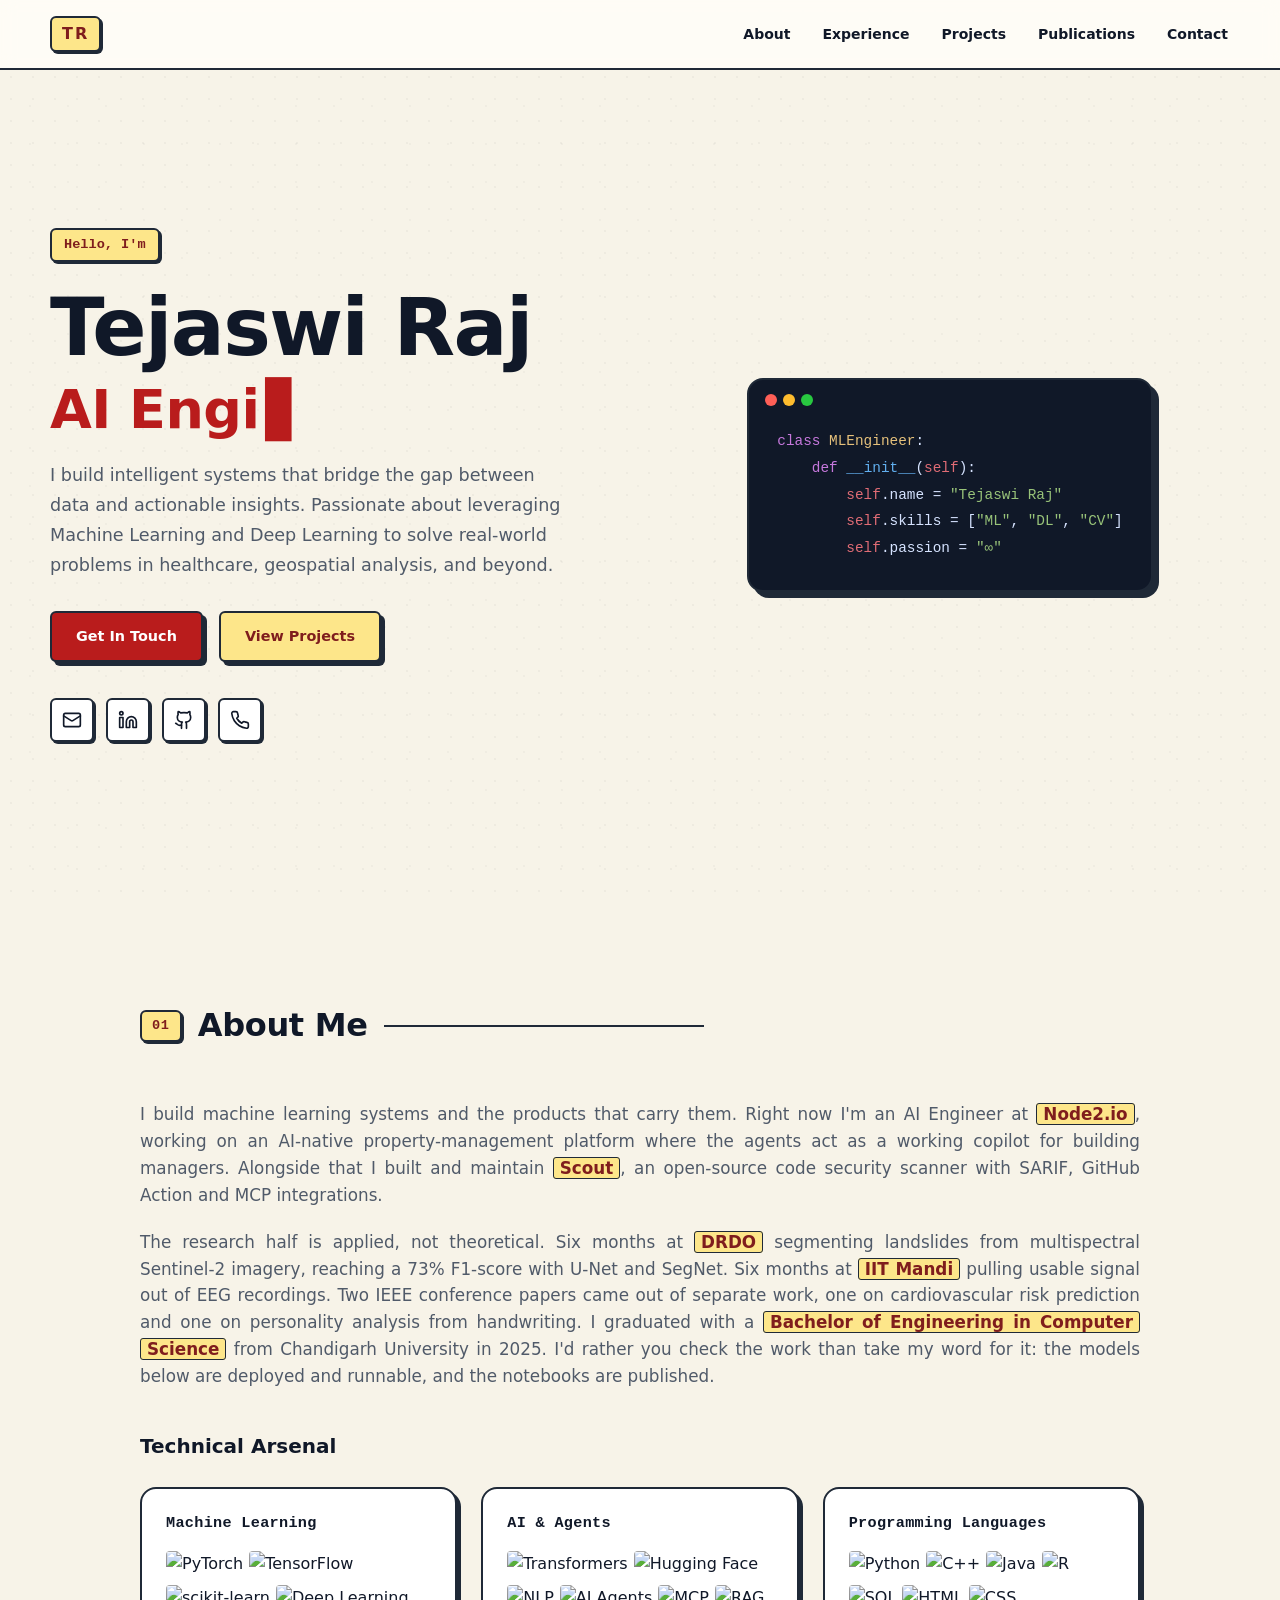
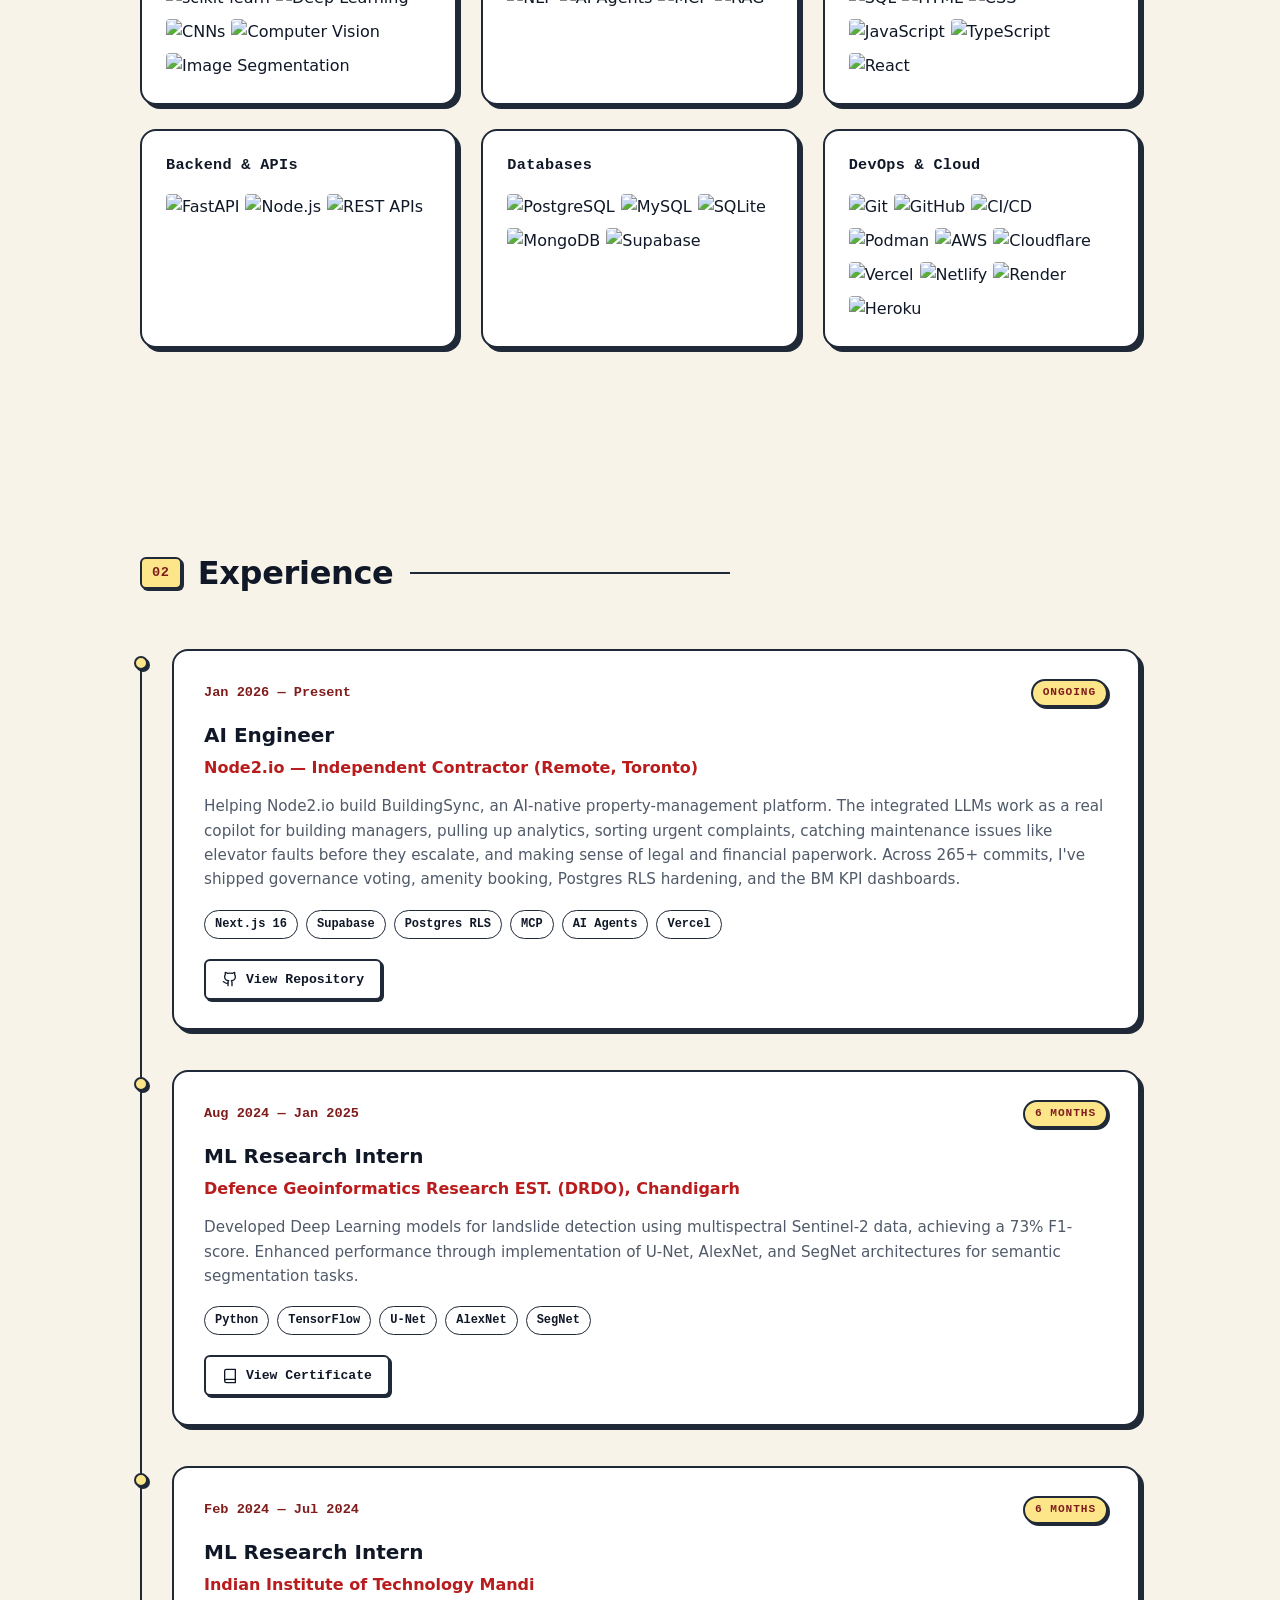
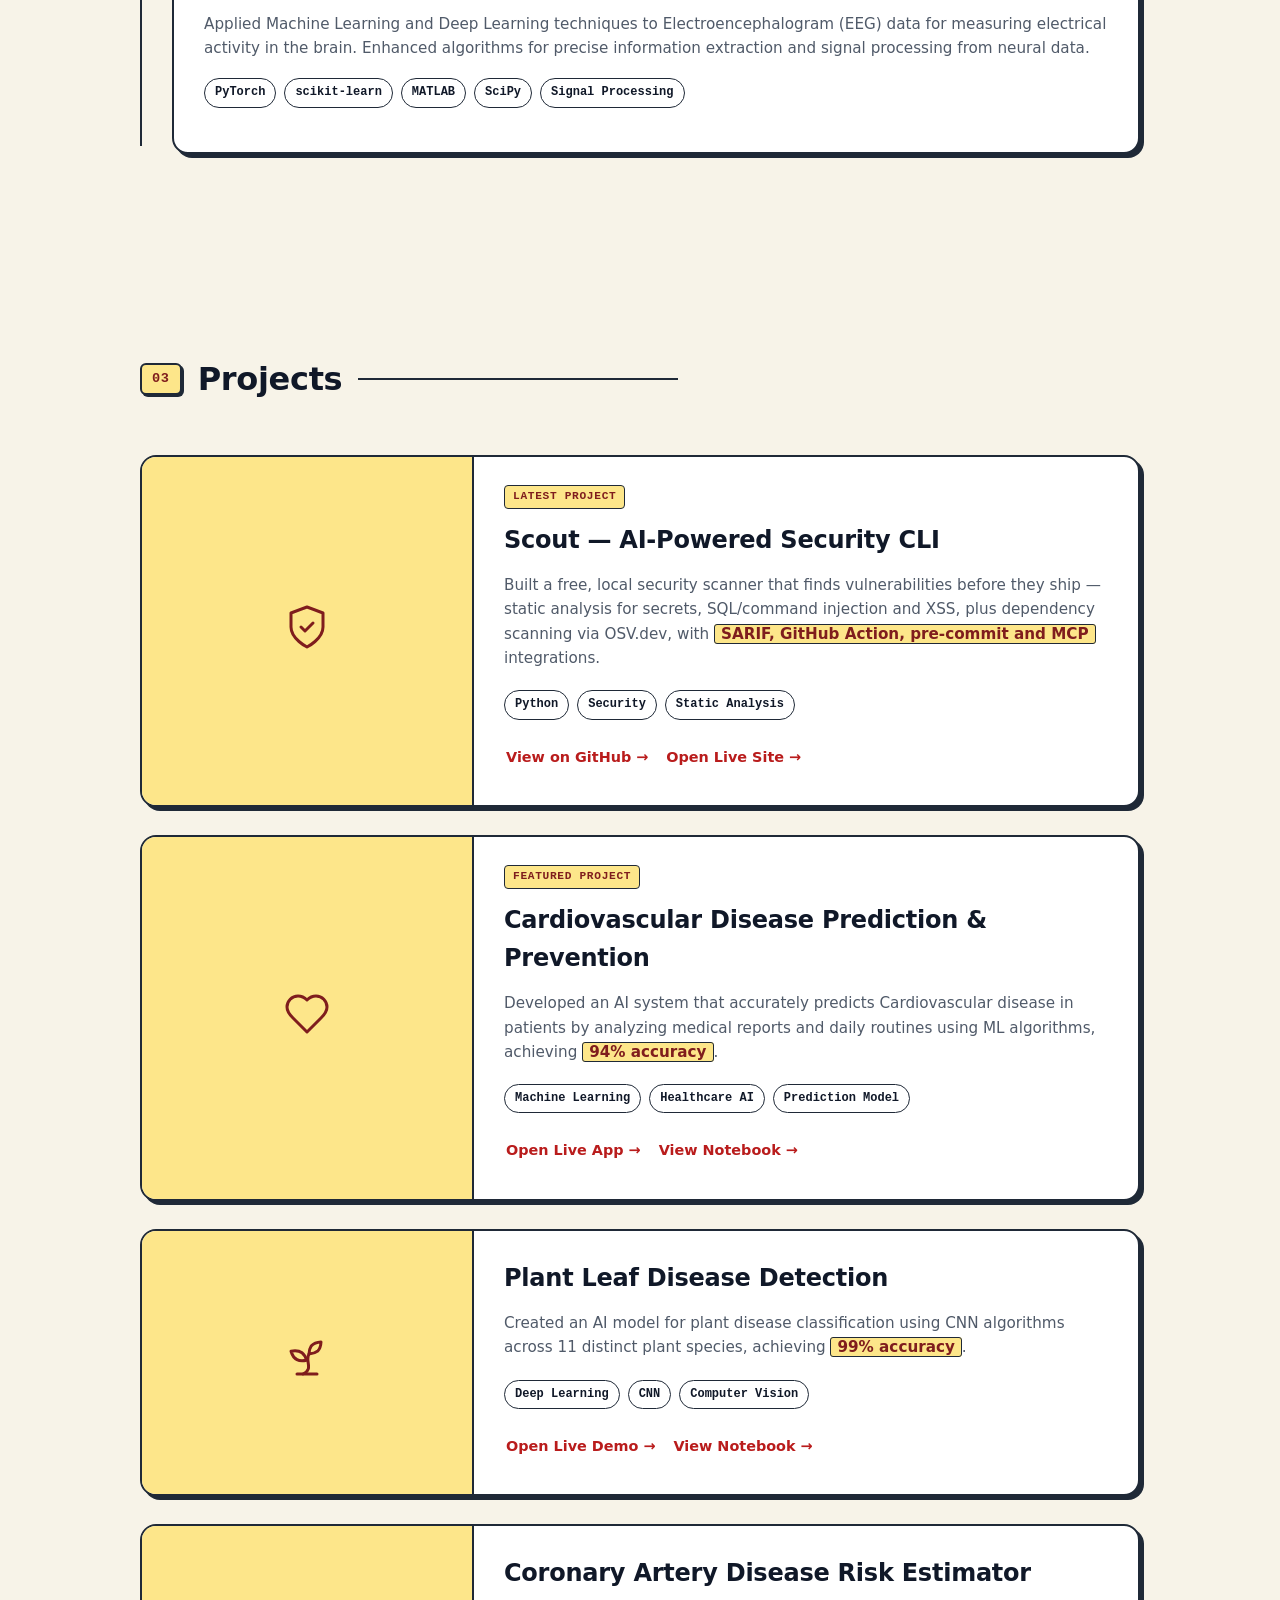
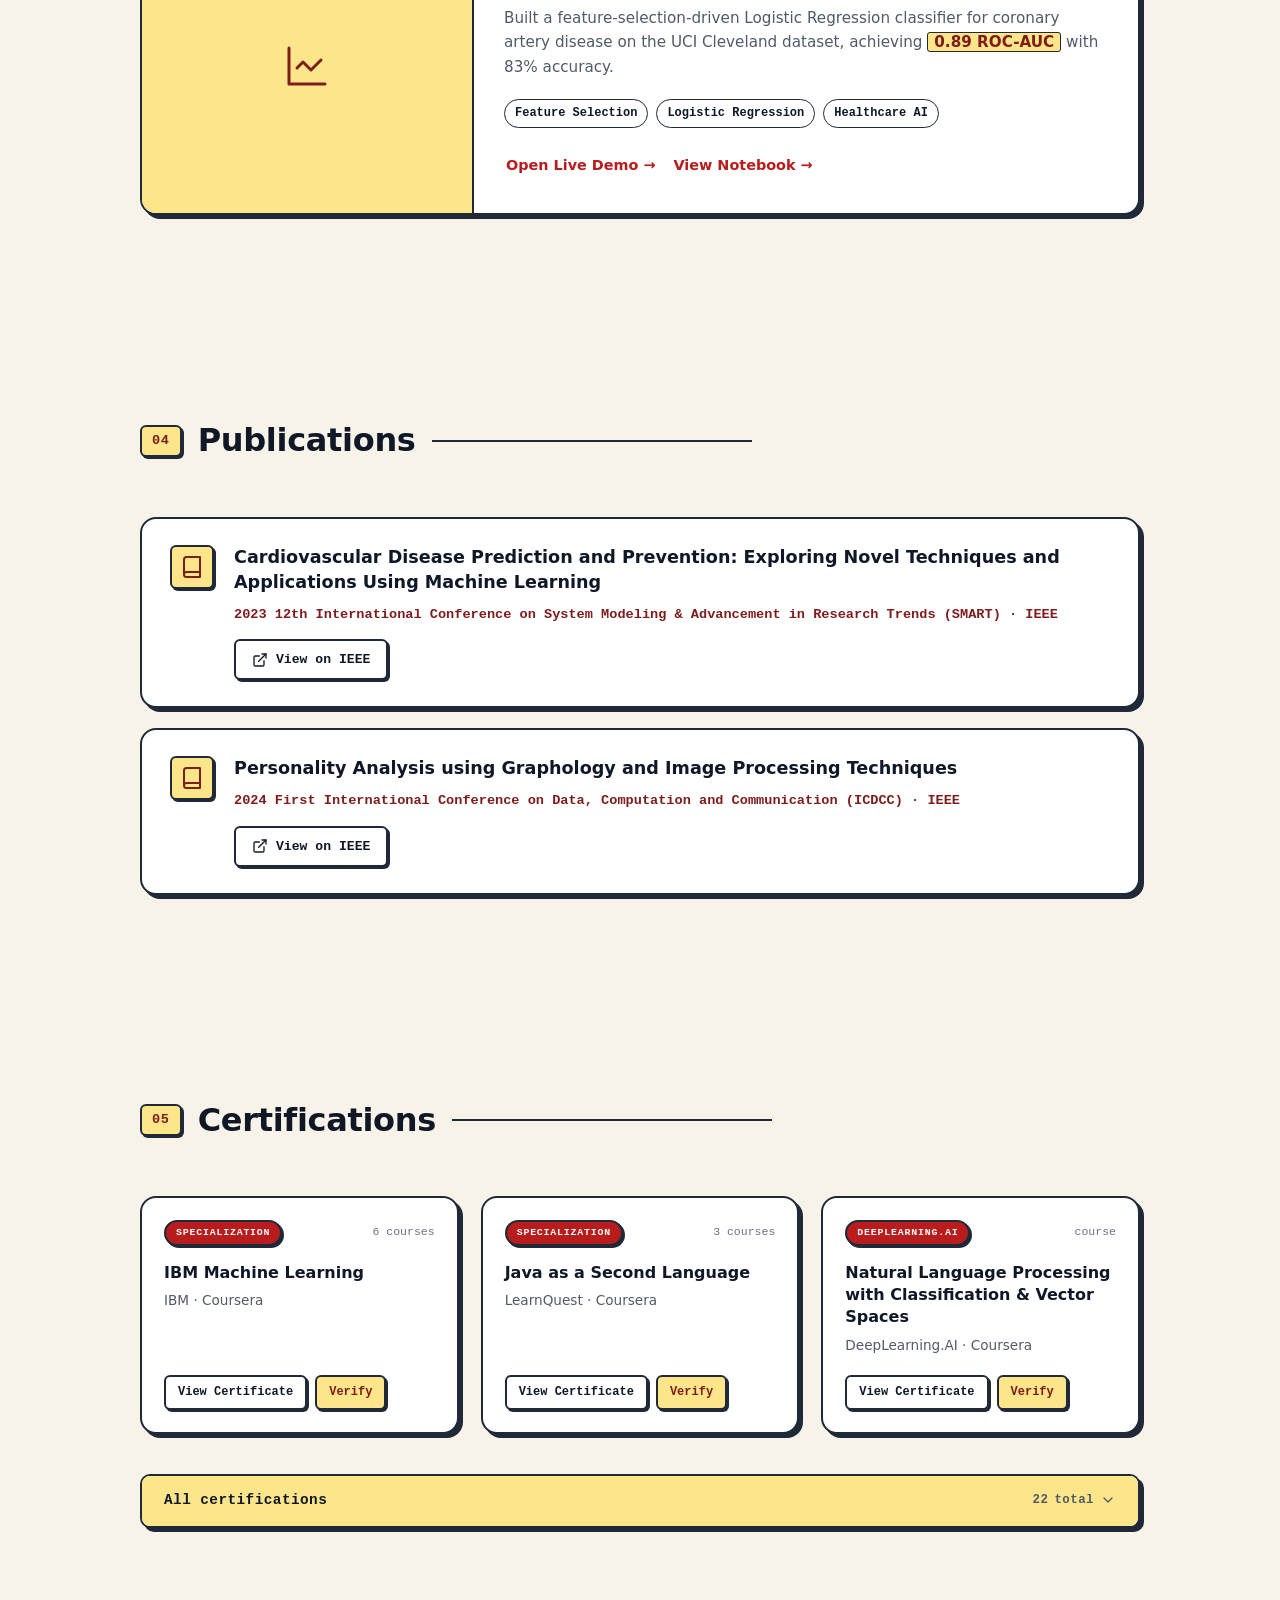
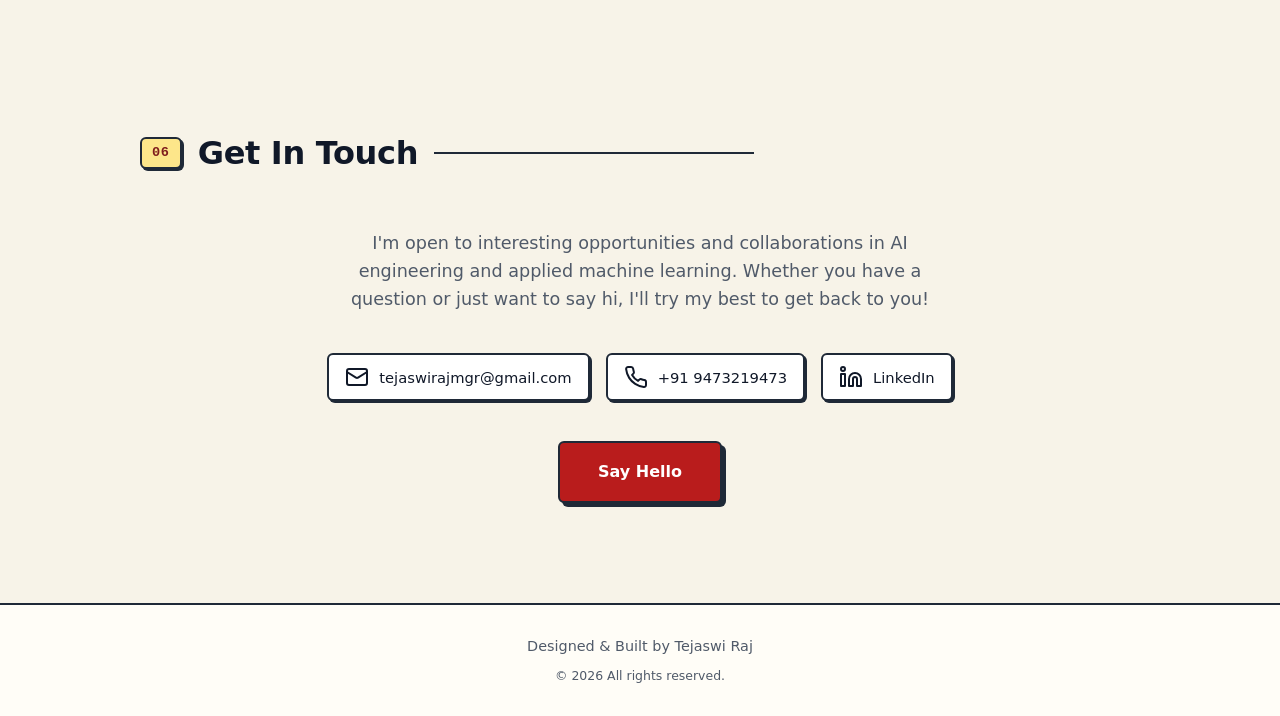
==== commit fcd487c0: "Refresh site for post-graduation status: About rewrite, AI Engineer title, SEO head tags, real IEEE " ====
--- a/index.html
+++ b/index.html
@@ -5,8 +5,15 @@
     <meta name="viewport" content="width=device-width, initial-scale=1.0">
     <meta http-equiv="Content-Security-Policy" content="default-src 'self'; style-src 'self' 'unsafe-inline' https://fonts.googleapis.com; font-src 'self' https://fonts.gstatic.com; img-src 'self' data: https://img.shields.io; script-src 'self'; connect-src 'self'; object-src 'none'; base-uri 'self'; form-action 'self';">
     <meta name="referrer" content="strict-origin-when-cross-origin">
-    <title>Tejaswi Raj | ML Research Engineer</title>
+    <meta name="description" content="AI Engineer at Node2.io with ML research experience at DRDO and IIT Mandi. Two IEEE publications, deployed healthcare ML models, and builder of Scout, an open-source code security scanner.">
+    <meta property="og:type" content="website">
+    <meta property="og:title" content="Tejaswi Raj | AI Engineer">
+    <meta property="og:description" content="AI Engineer at Node2.io with ML research experience at DRDO and IIT Mandi. Two IEEE publications and builder of Scout, an open-source code security scanner.">
+    <meta property="og:url" content="https://tejaswirajgit.github.io/portfolio-tejaswi-raj/">
+    <title>Tejaswi Raj | AI Engineer</title>
+    <link rel="icon" type="image/svg+xml" href="favicon.svg">
     <link rel="stylesheet" href="styles.css">
+    <noscript><style>[data-aos]{opacity:1 !important;transform:none !important}</style></noscript>
     <link rel="preconnect" href="https://fonts.googleapis.com">
     <link rel="preconnect" href="https://fonts.gstatic.com" crossorigin>
     <link href="https://fonts.googleapis.com/css2?family=Inter:wght@300;400;500;600;700&display=swap" rel="stylesheet">
@@ -36,7 +43,7 @@
             <div class="hero-text">
                 <p class="hero-greeting">Hello, I'm</p>
                 <h1 class="hero-name">Tejaswi Raj</h1>
-                <h2 class="hero-title">ML Research Engineer</h2>
+                <h2 class="hero-title">AI Engineer</h2>
                 <p class="hero-description">
                     I build intelligent systems that bridge the gap between data and actionable insights.
                     Passionate about leveraging Machine Learning and Deep Learning to solve real-world problems
@@ -86,15 +93,21 @@
             <div class="about-content">
                 <div class="about-text">
                     <p>
-                        I'm a Machine Learning Research Engineer with hands-on experience at premier research institutions 
-                        including <span class="highlight">DRDO</span> and <span class="highlight">IIT Mandi</span>. 
-                        My work focuses on developing AI solutions for critical applications in healthcare, 
-                        geospatial analysis, and brain-computer interfaces.
+                        I build machine learning systems and the products that carry them. Right now I'm an AI Engineer
+                        at <span class="highlight">Node2.io</span>, working on an AI&#8209;native property-management platform
+                        where the agents act as a working copilot for building managers. Alongside that I built and maintain
+                        <span class="highlight">Scout</span>, an open-source code security scanner with SARIF,
+                        GitHub Action and MCP integrations.
                     </p>
                     <p>
-                        Currently pursuing my B.E. in Computer Science Engineering at Chandigarh University, 
-                        I've published research in international conferences and developed models achieving 
-                        up to 99% accuracy in disease detection and classification tasks.
+                        The research half is applied, not theoretical. Six months at <span class="highlight">DRDO</span>
+                        segmenting landslides from multispectral Sentinel-2 imagery, reaching a 73% F1-score with U-Net
+                        and SegNet. Six months at <span class="highlight">IIT Mandi</span> pulling usable signal out of
+                        EEG recordings. Two IEEE conference papers came out of separate work, one on cardiovascular
+                        risk prediction and one on personality analysis from handwriting. I graduated with a
+                        <span class="highlight">Bachelor of Engineering in Computer Science</span> from Chandigarh
+                        University in 2025. I'd rather you check the work than take my word for it: the models below
+                        are deployed and runnable, and the notebooks are published.
                     </p>
                     <div class="skills-container">
                         <h3>Technical Arsenal</h3>
@@ -193,7 +206,7 @@
                             <span class="timeline-date">Jan 2026 — Present</span>
                             <span class="timeline-duration">Ongoing</span>
                         </div>
-                        <h3 class="timeline-title">AI Engineer · Founding Contributor</h3>
+                        <h3 class="timeline-title">AI Engineer</h3>
                         <h4 class="timeline-company">Node2.io — Independent Contractor (Remote, Toronto)</h4>
                         <p class="timeline-description">
                             Helping Node2.io build BuildingSync, an AI-native property-management
@@ -396,7 +409,7 @@
                     </div>
                     <div class="publication-content">
                         <h3>Cardiovascular Disease Prediction and Prevention: Exploring Novel Techniques and Applications Using Machine Learning</h3>
-                        <p class="publication-venue">12th International Conference 2023</p>
+                        <p class="publication-venue">2023 12th International Conference on System Modeling &amp; Advancement in Research Trends (SMART) &middot; IEEE</p>
                         <a href="https://ieeexplore.ieee.org/document/10428297" class="cert-btn" target="_blank" rel="noopener noreferrer">
                             <svg xmlns="http://www.w3.org/2000/svg" width="16" height="16" viewBox="0 0 24 24" fill="none" stroke="currentColor" stroke-width="2" stroke-linecap="round" stroke-linejoin="round"><path d="M18 13v6a2 2 0 0 1-2 2H5a2 2 0 0 1-2-2V8a2 2 0 0 1 2-2h6"/><polyline points="15 3 21 3 21 9"/><line x1="10" y1="14" x2="21" y2="3"/></svg>
                             View on IEEE
@@ -409,7 +422,7 @@
                     </div>
                     <div class="publication-content">
                         <h3>Personality Analysis using Graphology and Image Processing Techniques</h3>
-                        <p class="publication-venue">1st International Conference ICDCC-2024</p>
+                        <p class="publication-venue">2024 First International Conference on Data, Computation and Communication (ICDCC) &middot; IEEE</p>
                         <a href="https://ieeexplore.ieee.org/document/10961797" class="cert-btn" target="_blank" rel="noopener noreferrer">
                             <svg xmlns="http://www.w3.org/2000/svg" width="16" height="16" viewBox="0 0 24 24" fill="none" stroke="currentColor" stroke-width="2" stroke-linecap="round" stroke-linejoin="round"><path d="M18 13v6a2 2 0 0 1-2 2H5a2 2 0 0 1-2-2V8a2 2 0 0 1 2-2h6"/><polyline points="15 3 21 3 21 9"/><line x1="10" y1="14" x2="21" y2="3"/></svg>
                             View on IEEE
@@ -646,7 +659,7 @@
             </div>
             <div class="contact-content">
                 <p class="contact-description">
-                    I'm currently looking for new opportunities in Machine Learning and AI research. 
+                    I'm open to interesting opportunities and collaborations in AI engineering and applied machine learning.
                     Whether you have a question or just want to say hi, I'll try my best to get back to you!
                 </p>
                 <div class="contact-info">
@@ -672,7 +685,7 @@
     <footer class="footer">
         <div class="container">
             <p>Designed & Built by Tejaswi Raj</p>
-            <p class="footer-copyright">© 2025 All rights reserved.</p>
+            <p class="footer-copyright">© 2026 All rights reserved.</p>
         </div>
     </footer>
 
--- a/styles.css
+++ b/styles.css
@@ -488,6 +488,7 @@
   margin-bottom: 20px;
   font-size: 1.05rem;
   color: var(--text-secondary);
+  text-align: justify;
 }
 
 .highlight {
@@ -1337,6 +1338,11 @@
 @media (max-width: 768px) {
   .container {
     padding: 0 25px;
+  }
+
+  /* justify opens up rivers of whitespace once the column gets this narrow */
+  .about-text p {
+    text-align: left;
   }
 
   .nav-container {
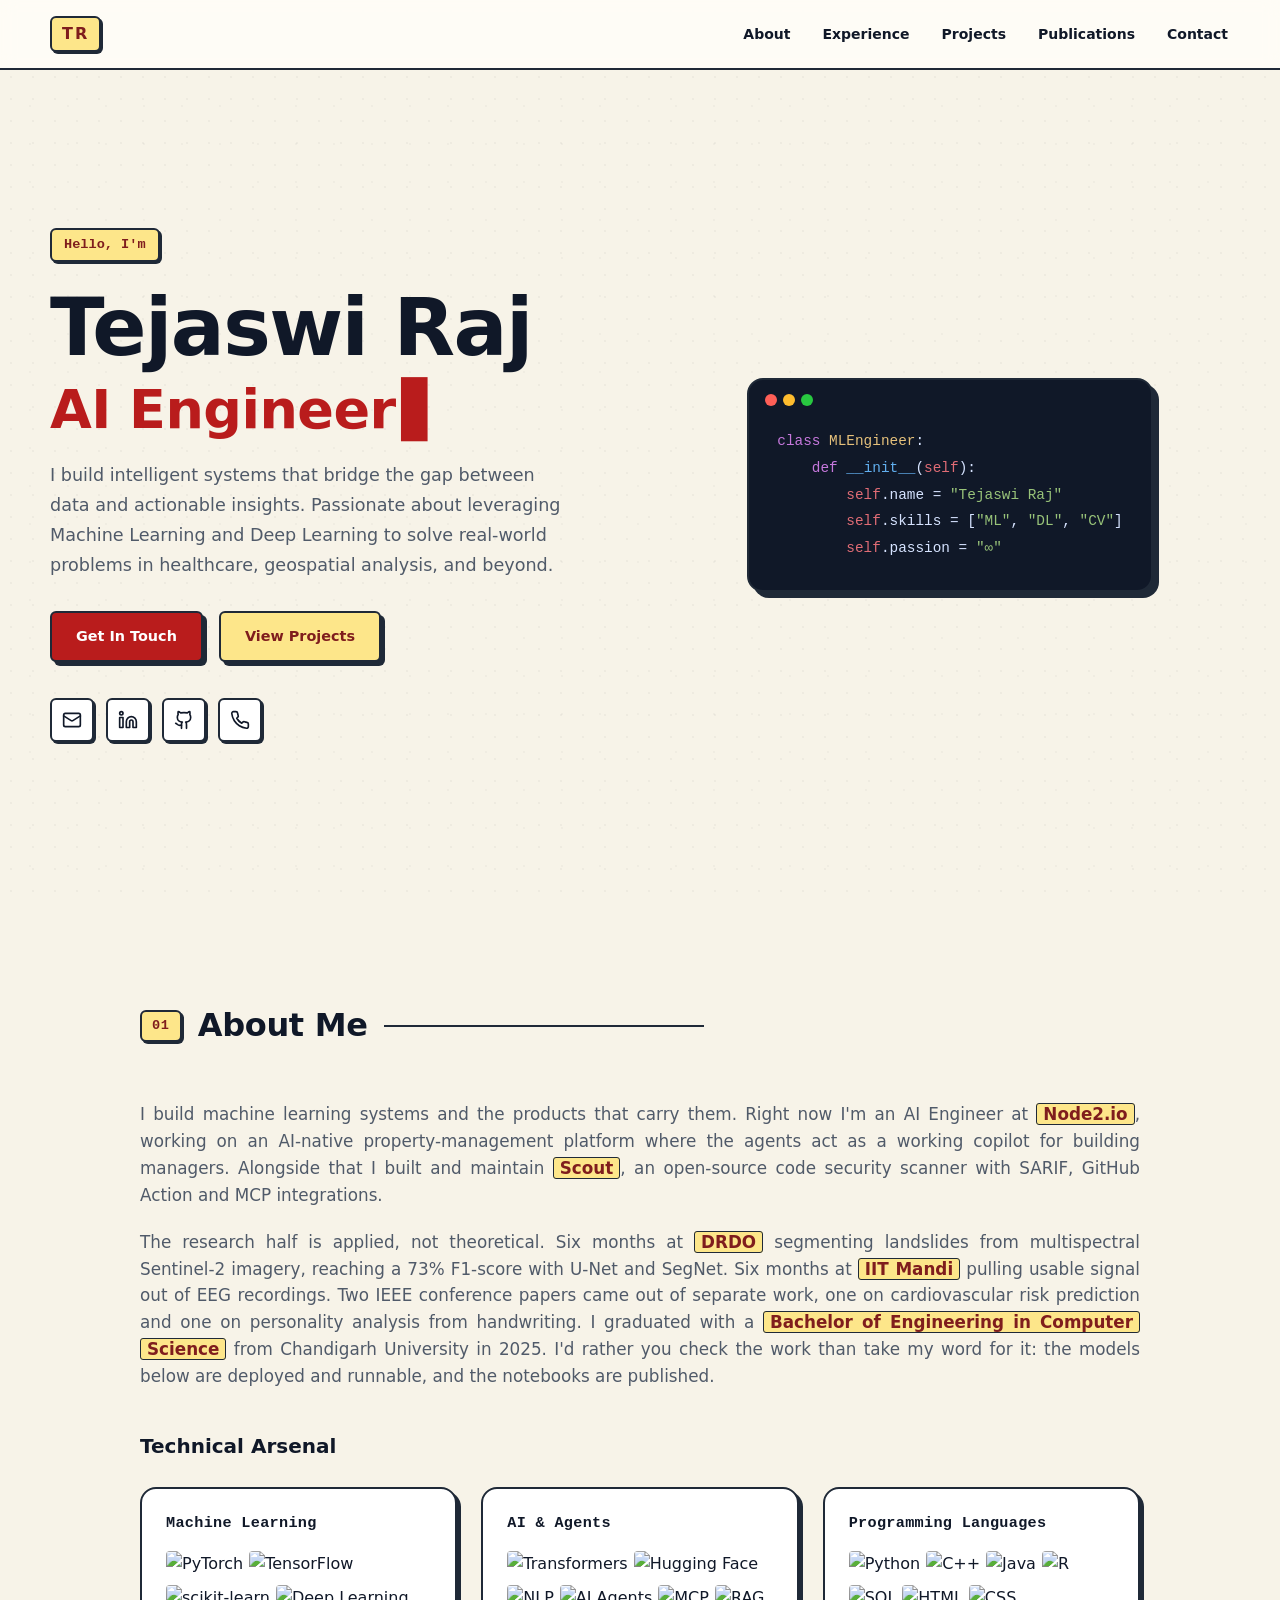
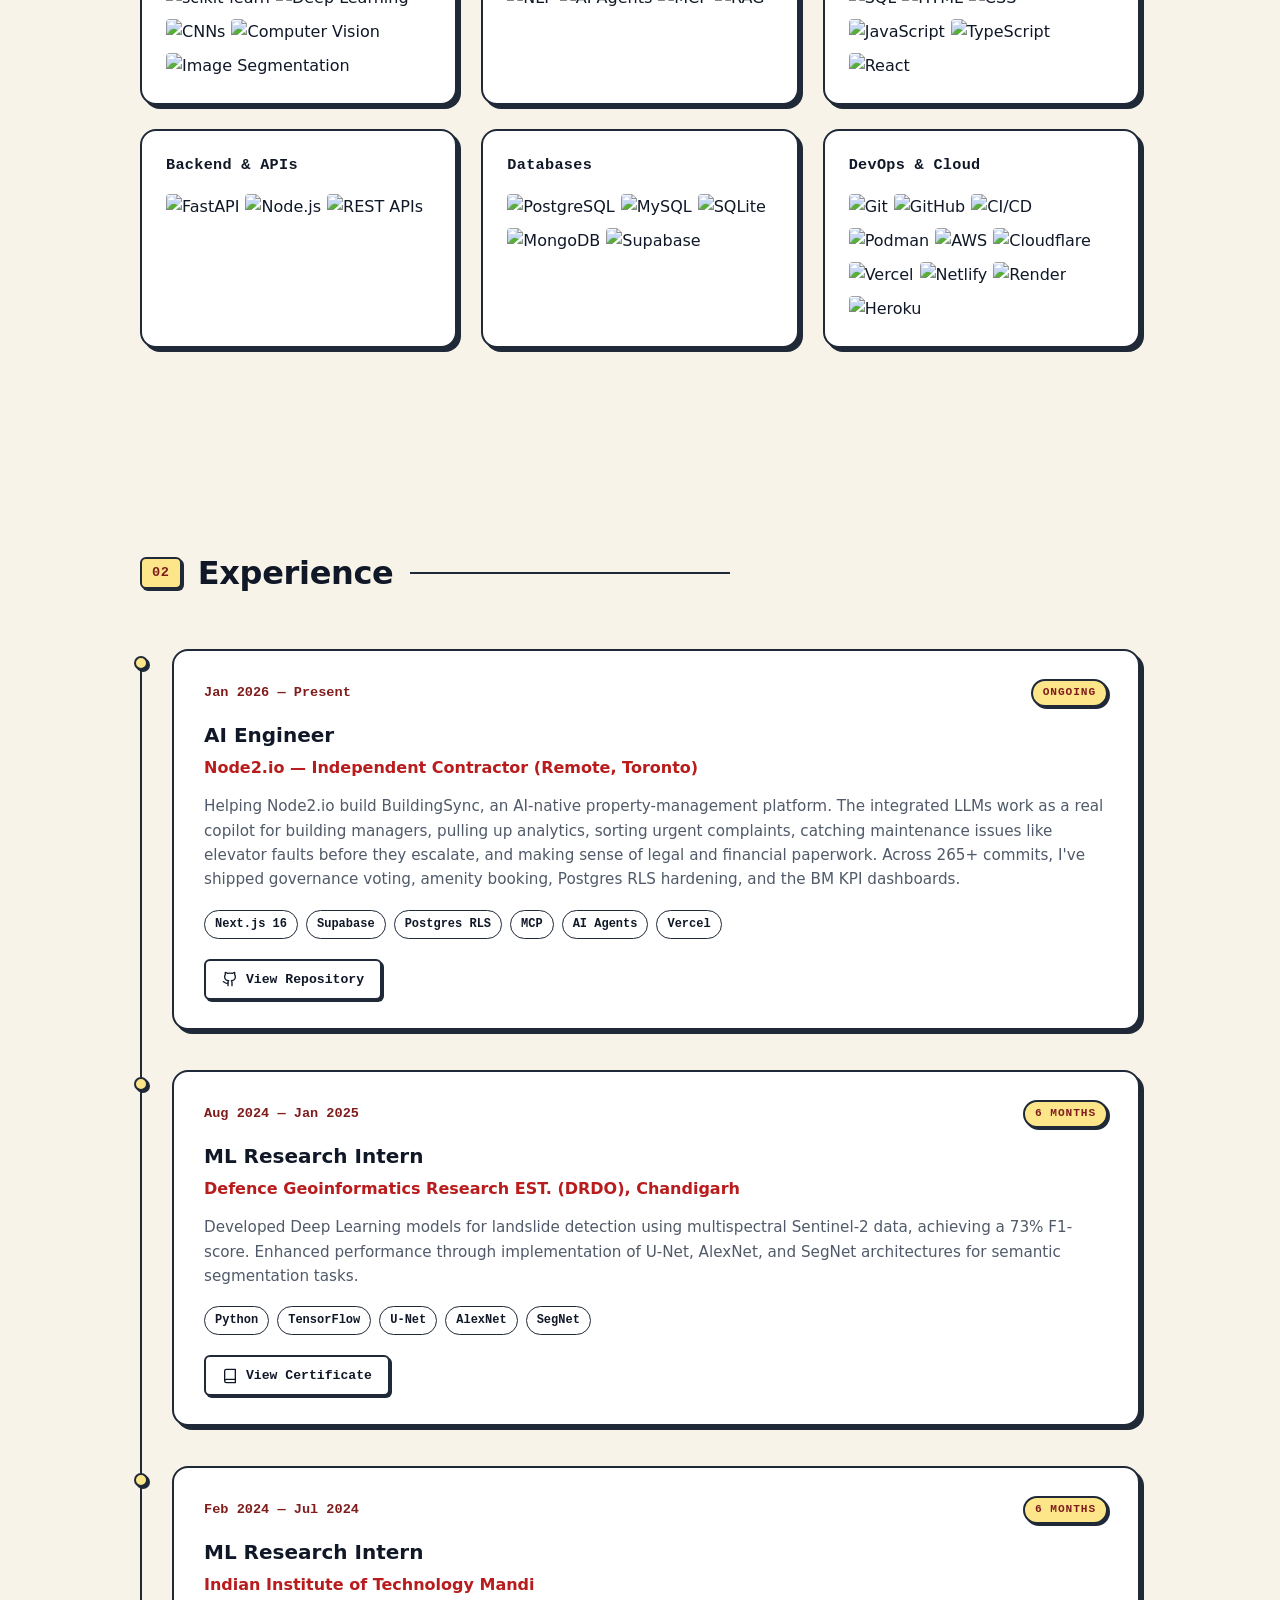
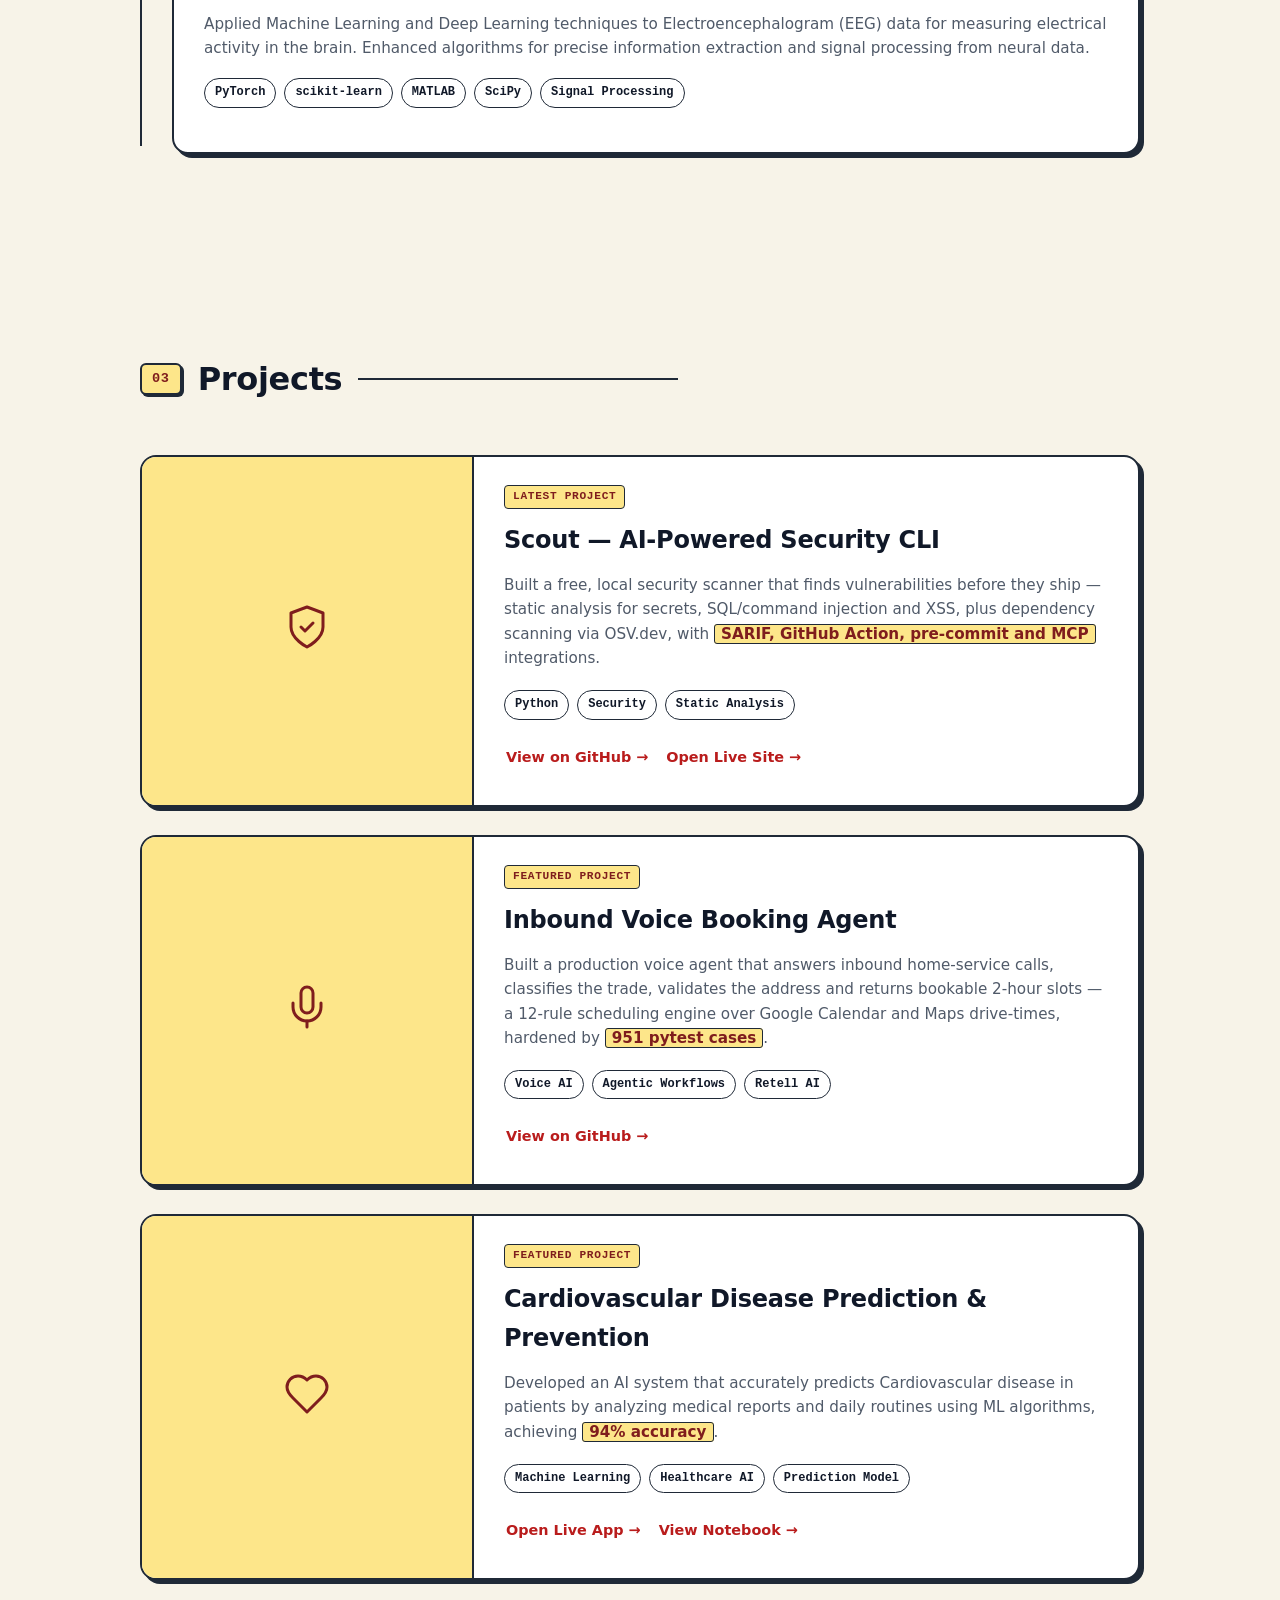
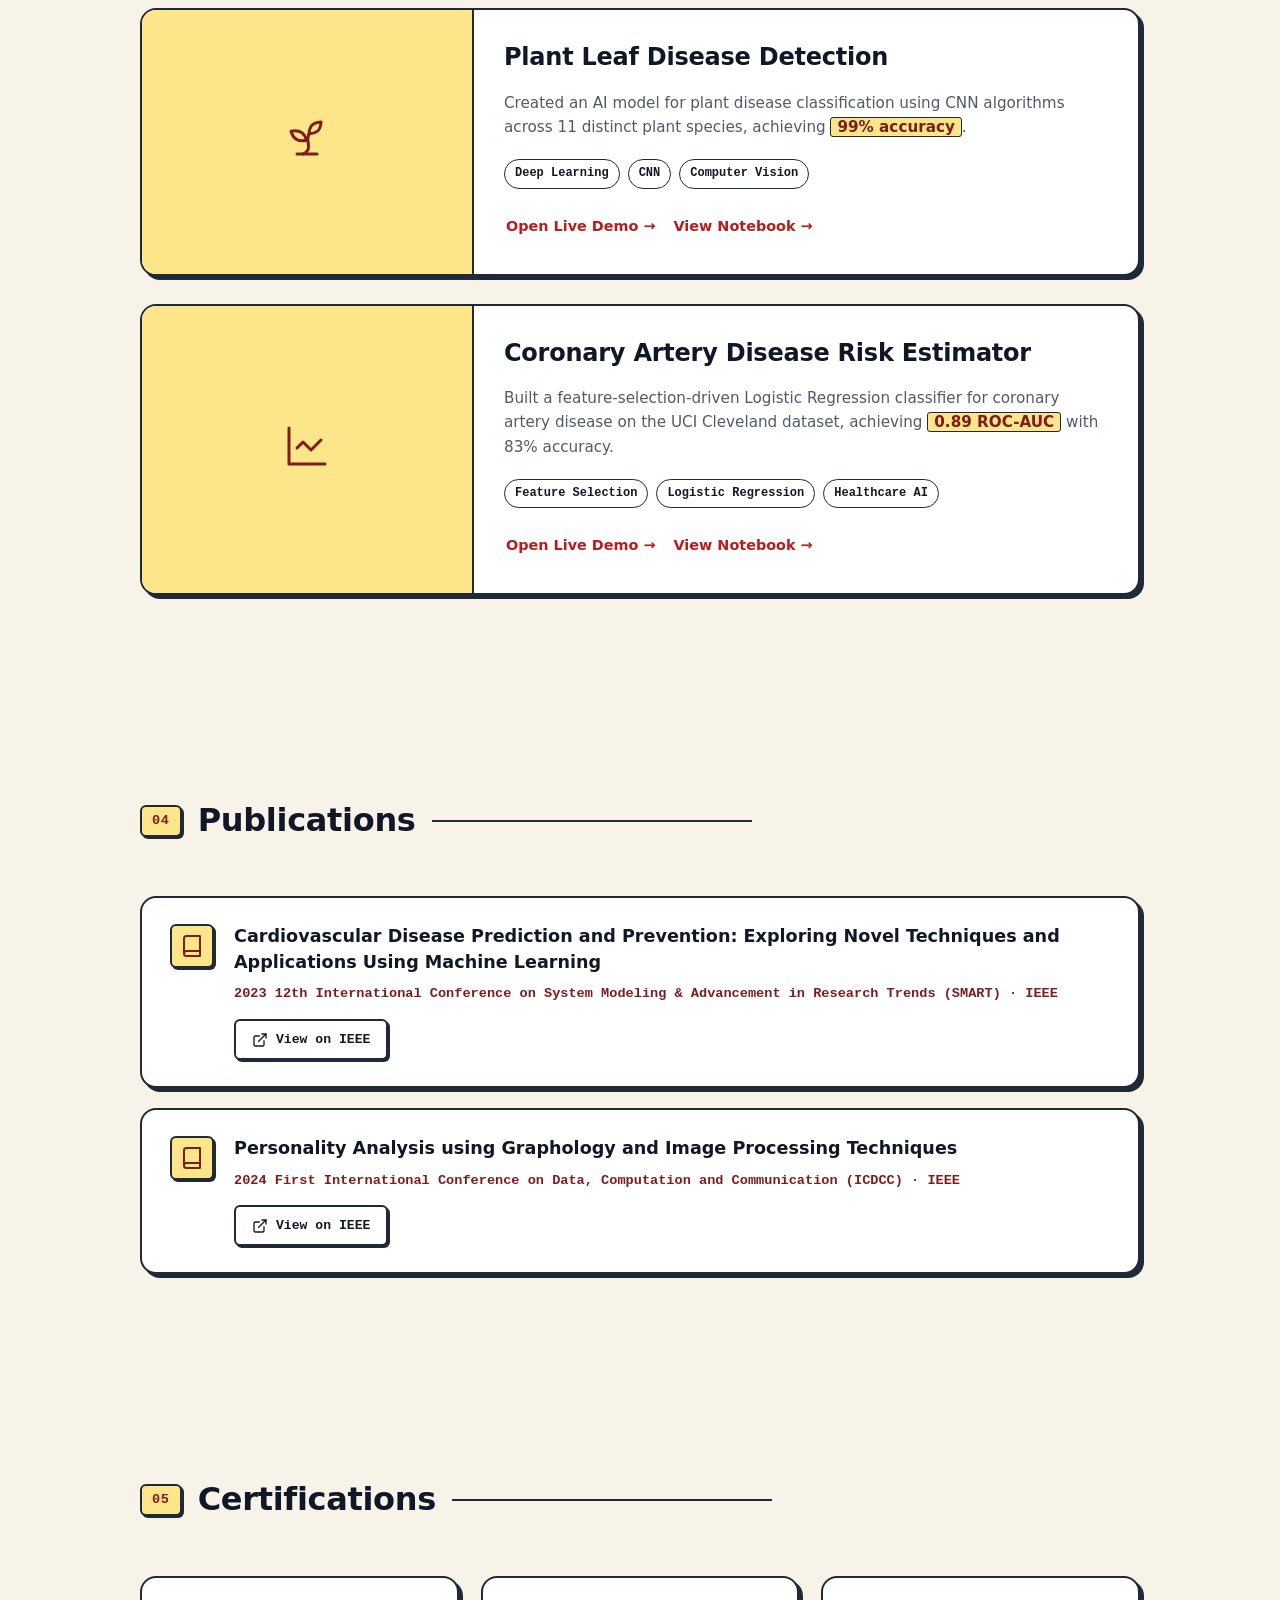
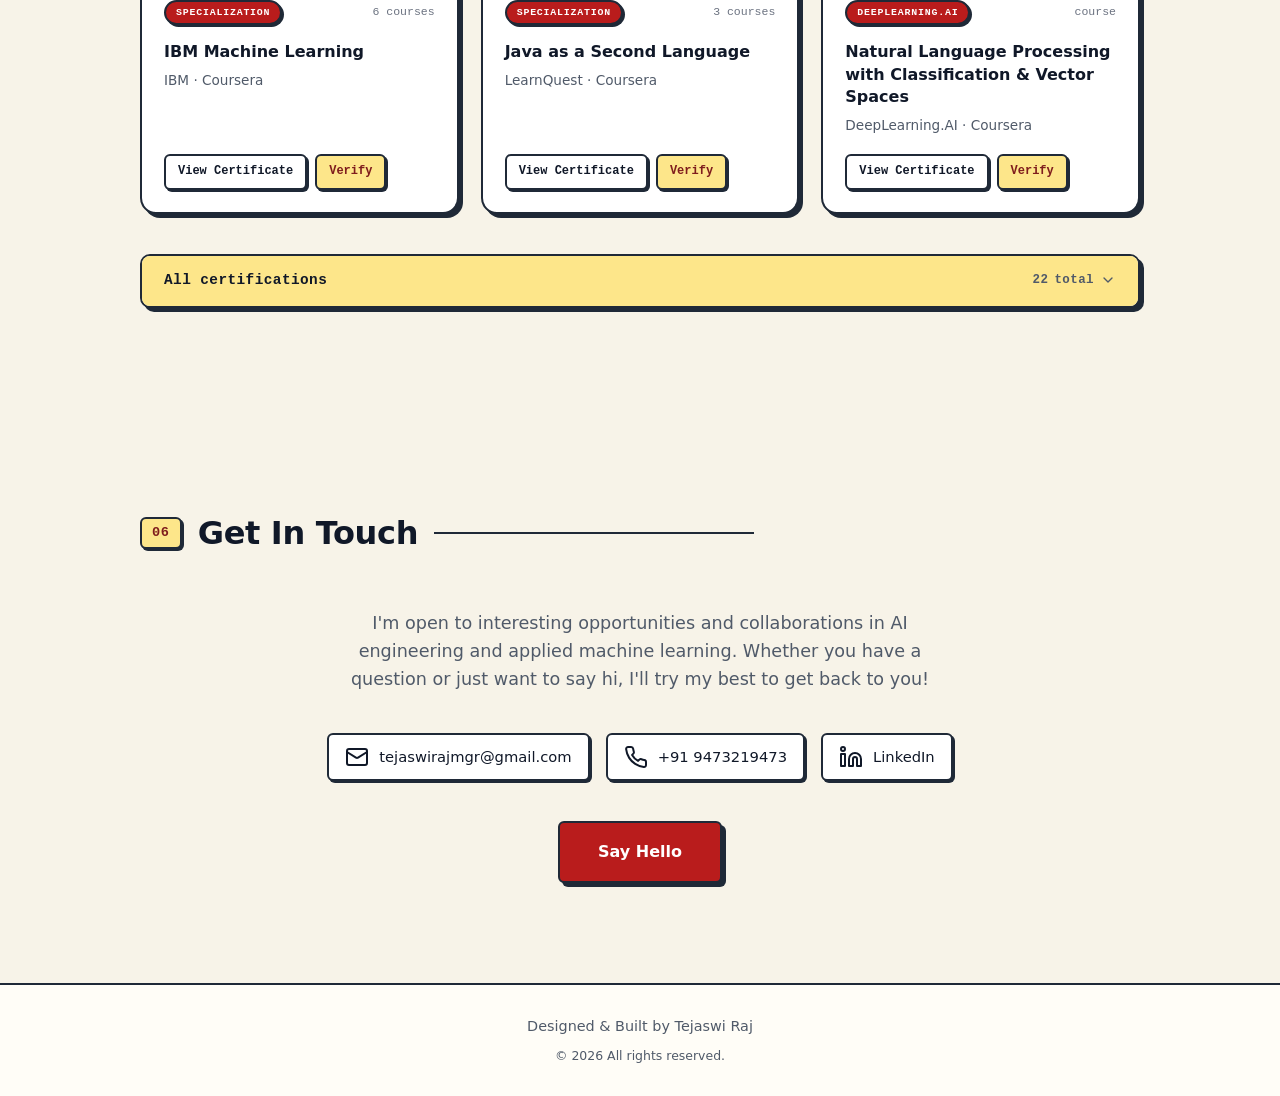
==== commit c69aa02c: "Add Inbound Voice Booking Agent project card Featured second, after Scout: voice agent with trade cl" ====
--- a/index.html
+++ b/index.html
@@ -322,6 +322,30 @@
                 <div class="project-card featured" data-aos="fade-up" data-aos-delay="100">
                     <div class="project-image">
                         <div class="project-icon">
+                            <svg xmlns="http://www.w3.org/2000/svg" width="48" height="48" viewBox="0 0 24 24" fill="none" stroke="currentColor" stroke-width="1.5" stroke-linecap="round" stroke-linejoin="round"><path d="M12 2a3 3 0 0 0-3 3v7a3 3 0 0 0 6 0V5a3 3 0 0 0-3-3Z"/><path d="M19 10v2a7 7 0 0 1-14 0v-2"/><line x1="12" y1="19" x2="12" y2="22"/></svg>
+                        </div>
+                    </div>
+                    <div class="project-content">
+                        <span class="project-label">Featured Project</span>
+                        <h3 class="project-title">Inbound Voice Booking Agent</h3>
+                        <p class="project-description">
+                            Built a production voice agent that answers inbound home-service calls, classifies the trade,
+                            validates the address and returns bookable 2-hour slots — a 12-rule scheduling engine over
+                            Google Calendar and Maps drive-times, hardened by <span class="highlight">951 pytest cases</span>.
+                        </p>
+                        <div class="project-tags">
+                            <span class="tag">Voice AI</span>
+                            <span class="tag">Agentic Workflows</span>
+                            <span class="tag">Retell AI</span>
+                        </div>
+                        <div class="project-links">
+                            <a href="https://github.com/tejaswirajgit/Inbound-Voice-Booking-Agent" class="project-link" target="_blank" rel="noopener noreferrer">View on GitHub →</a>
+                        </div>
+                    </div>
+                </div>
+                <div class="project-card featured" data-aos="fade-up" data-aos-delay="200">
+                    <div class="project-image">
+                        <div class="project-icon">
                             <svg xmlns="http://www.w3.org/2000/svg" width="48" height="48" viewBox="0 0 24 24" fill="none" stroke="currentColor" stroke-width="1.5" stroke-linecap="round" stroke-linejoin="round"><path d="M19 14c1.49-1.46 3-3.21 3-5.5A5.5 5.5 0 0 0 16.5 3c-1.76 0-3 .5-4.5 2-1.5-1.5-2.74-2-4.5-2A5.5 5.5 0 0 0 2 8.5c0 2.3 1.5 4.05 3 5.5l7 7Z"/></svg>
                         </div>
                     </div>
@@ -344,7 +368,7 @@
                         </div>
                     </div>
                 </div>
-                <div class="project-card featured" data-aos="fade-up" data-aos-delay="200">
+                <div class="project-card featured" data-aos="fade-up" data-aos-delay="300">
                     <div class="project-image">
                         <div class="project-icon">
                             <svg xmlns="http://www.w3.org/2000/svg" width="48" height="48" viewBox="0 0 24 24" fill="none" stroke="currentColor" stroke-width="1.5" stroke-linecap="round" stroke-linejoin="round"><path d="M7 20h10"/><path d="M10 20c5.5-2.5.8-6.4 3-10"/><path d="M9.5 9.4c1.1.8 1.8 2.2 2.3 3.7-2 .4-3.5.4-4.8-.3-1.2-.6-2.3-1.9-3-4.2 2.8-.5 4.4 0 5.5.8z"/><path d="M14.1 6a7 7 0 0 0-1.1 4c1.9-.1 3.3-.6 4.3-1.4 1-1 1.6-2.3 1.7-4.6-2.7.1-4 1-4.9 2z"/></svg>
@@ -367,7 +391,7 @@
                         </div>
                     </div>
                 </div>
-                <div class="project-card featured" data-aos="fade-up" data-aos-delay="300">
+                <div class="project-card featured" data-aos="fade-up" data-aos-delay="400">
                     <div class="project-image">
                         <div class="project-icon">
                             <svg xmlns="http://www.w3.org/2000/svg" width="48" height="48" viewBox="0 0 24 24" fill="none" stroke="currentColor" stroke-width="1.5" stroke-linecap="round" stroke-linejoin="round"><path d="M3 3v18h18"/><path d="m19 9-5 5-4-4-3 3"/></svg>
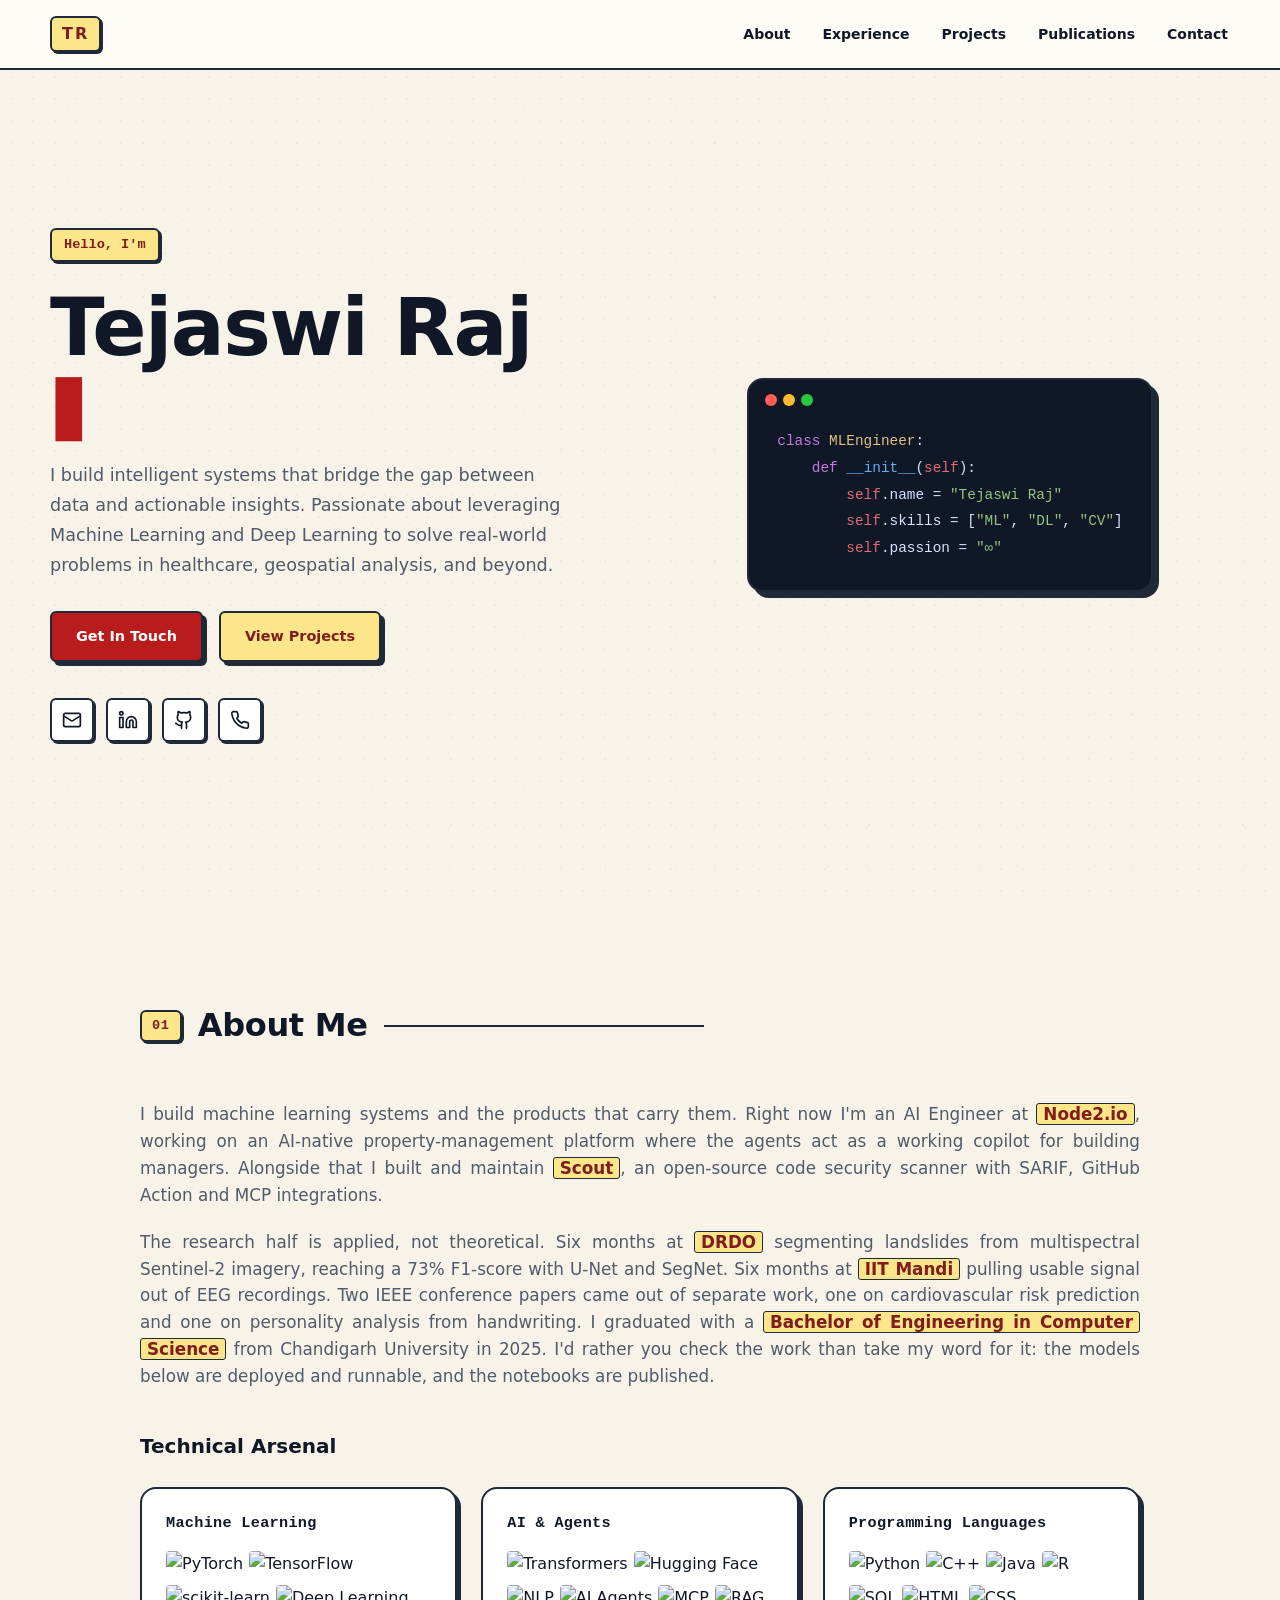
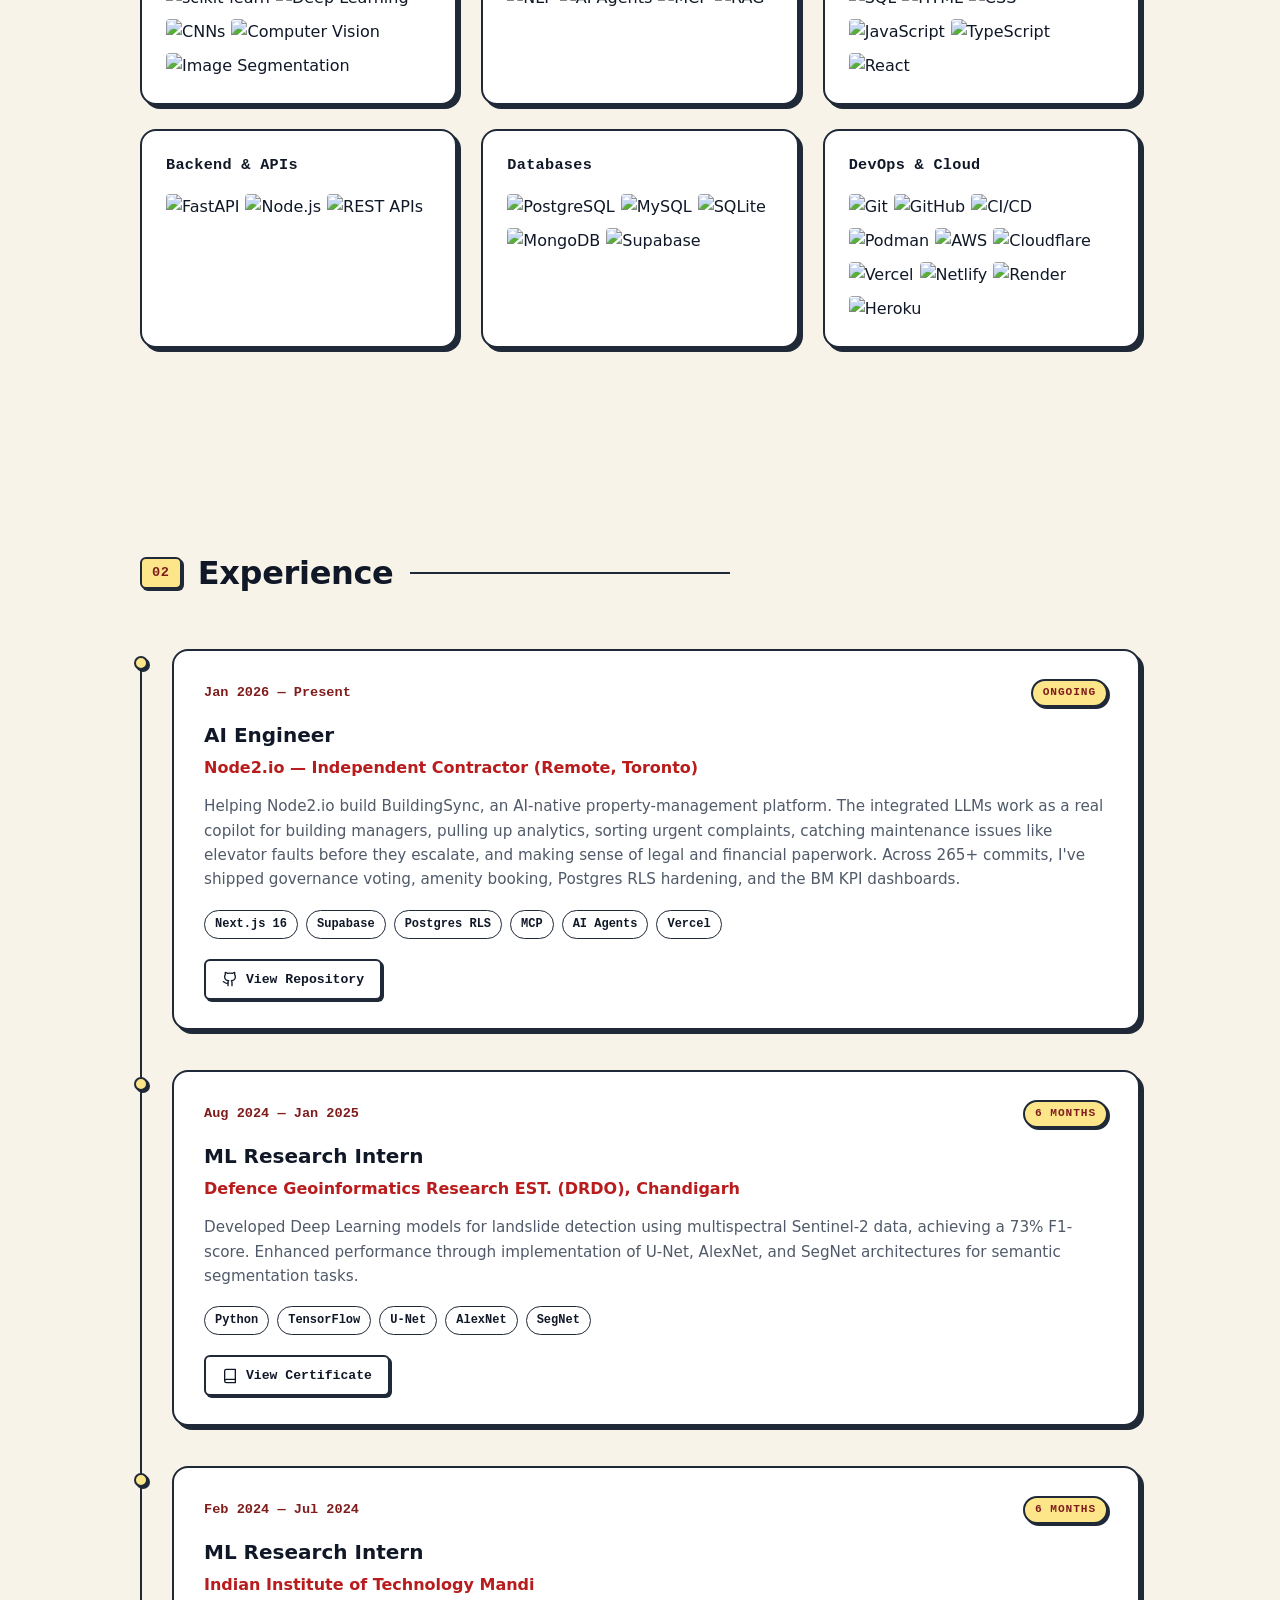
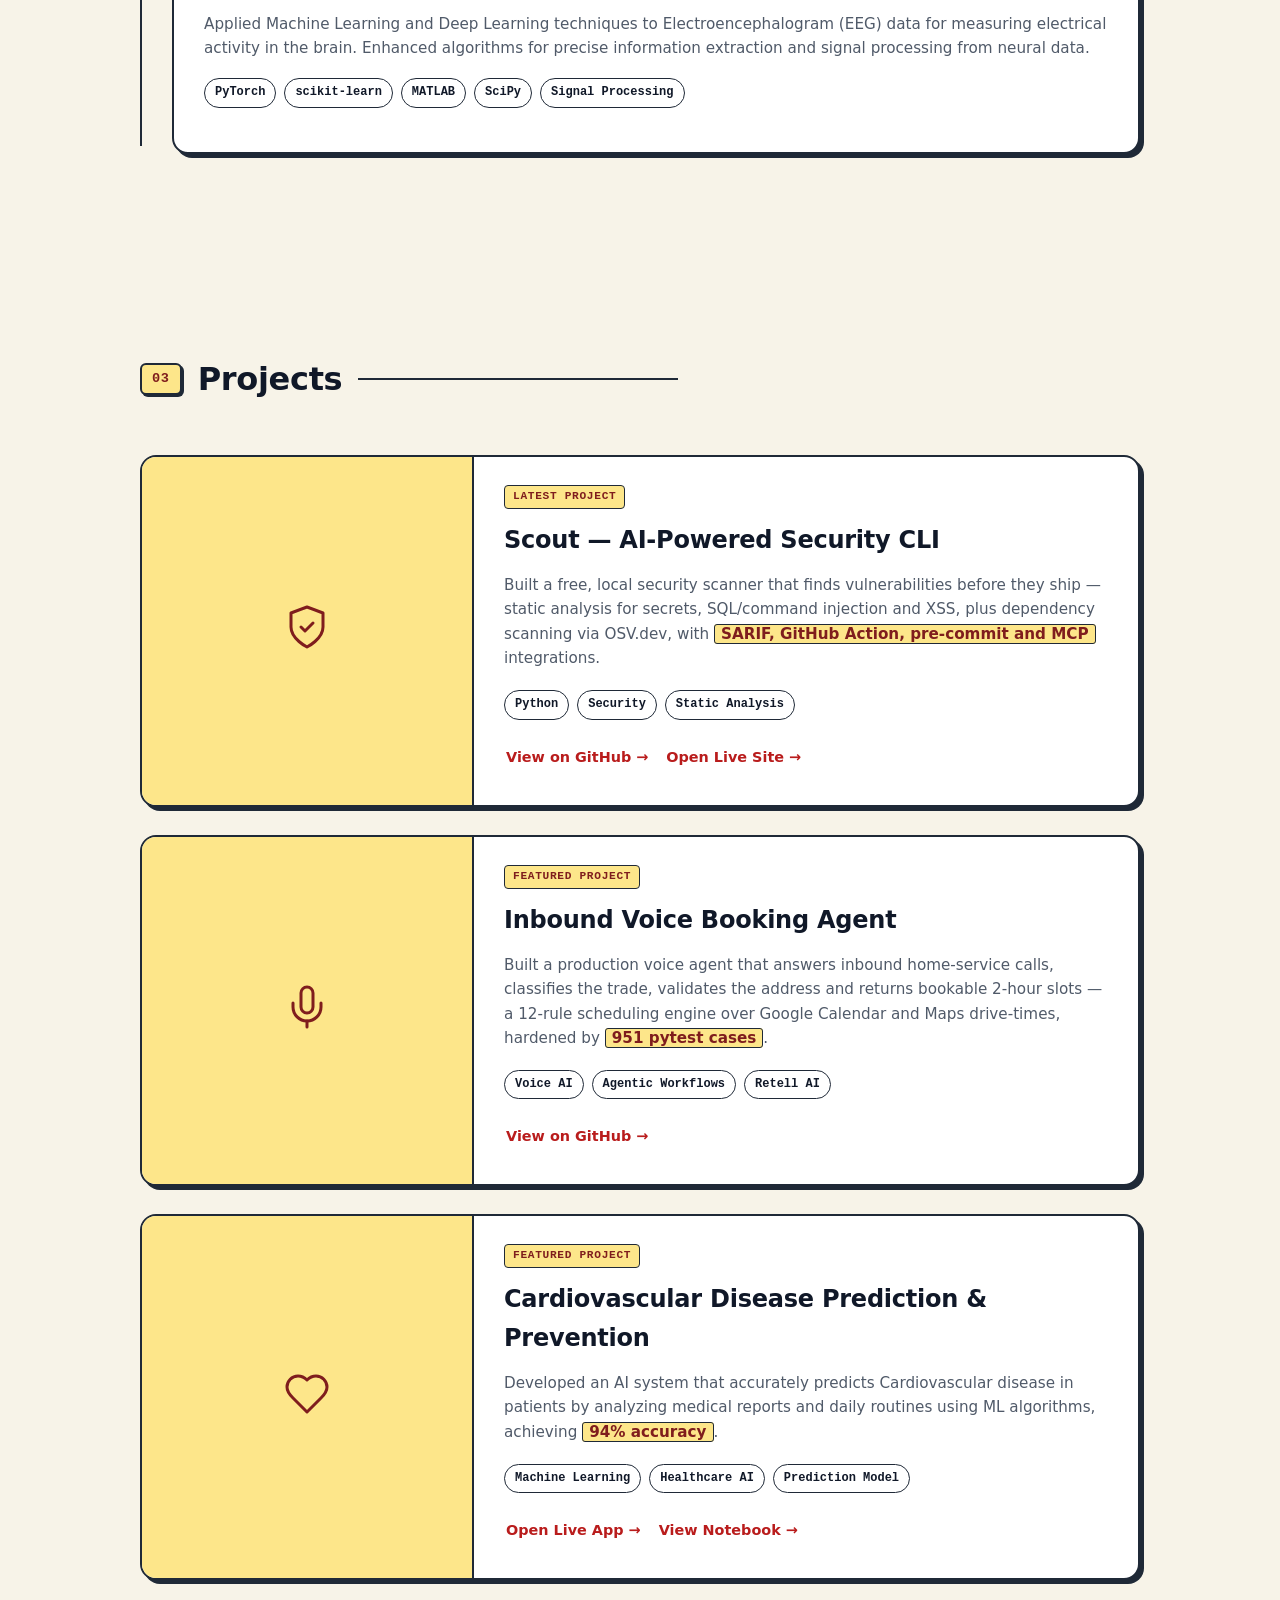
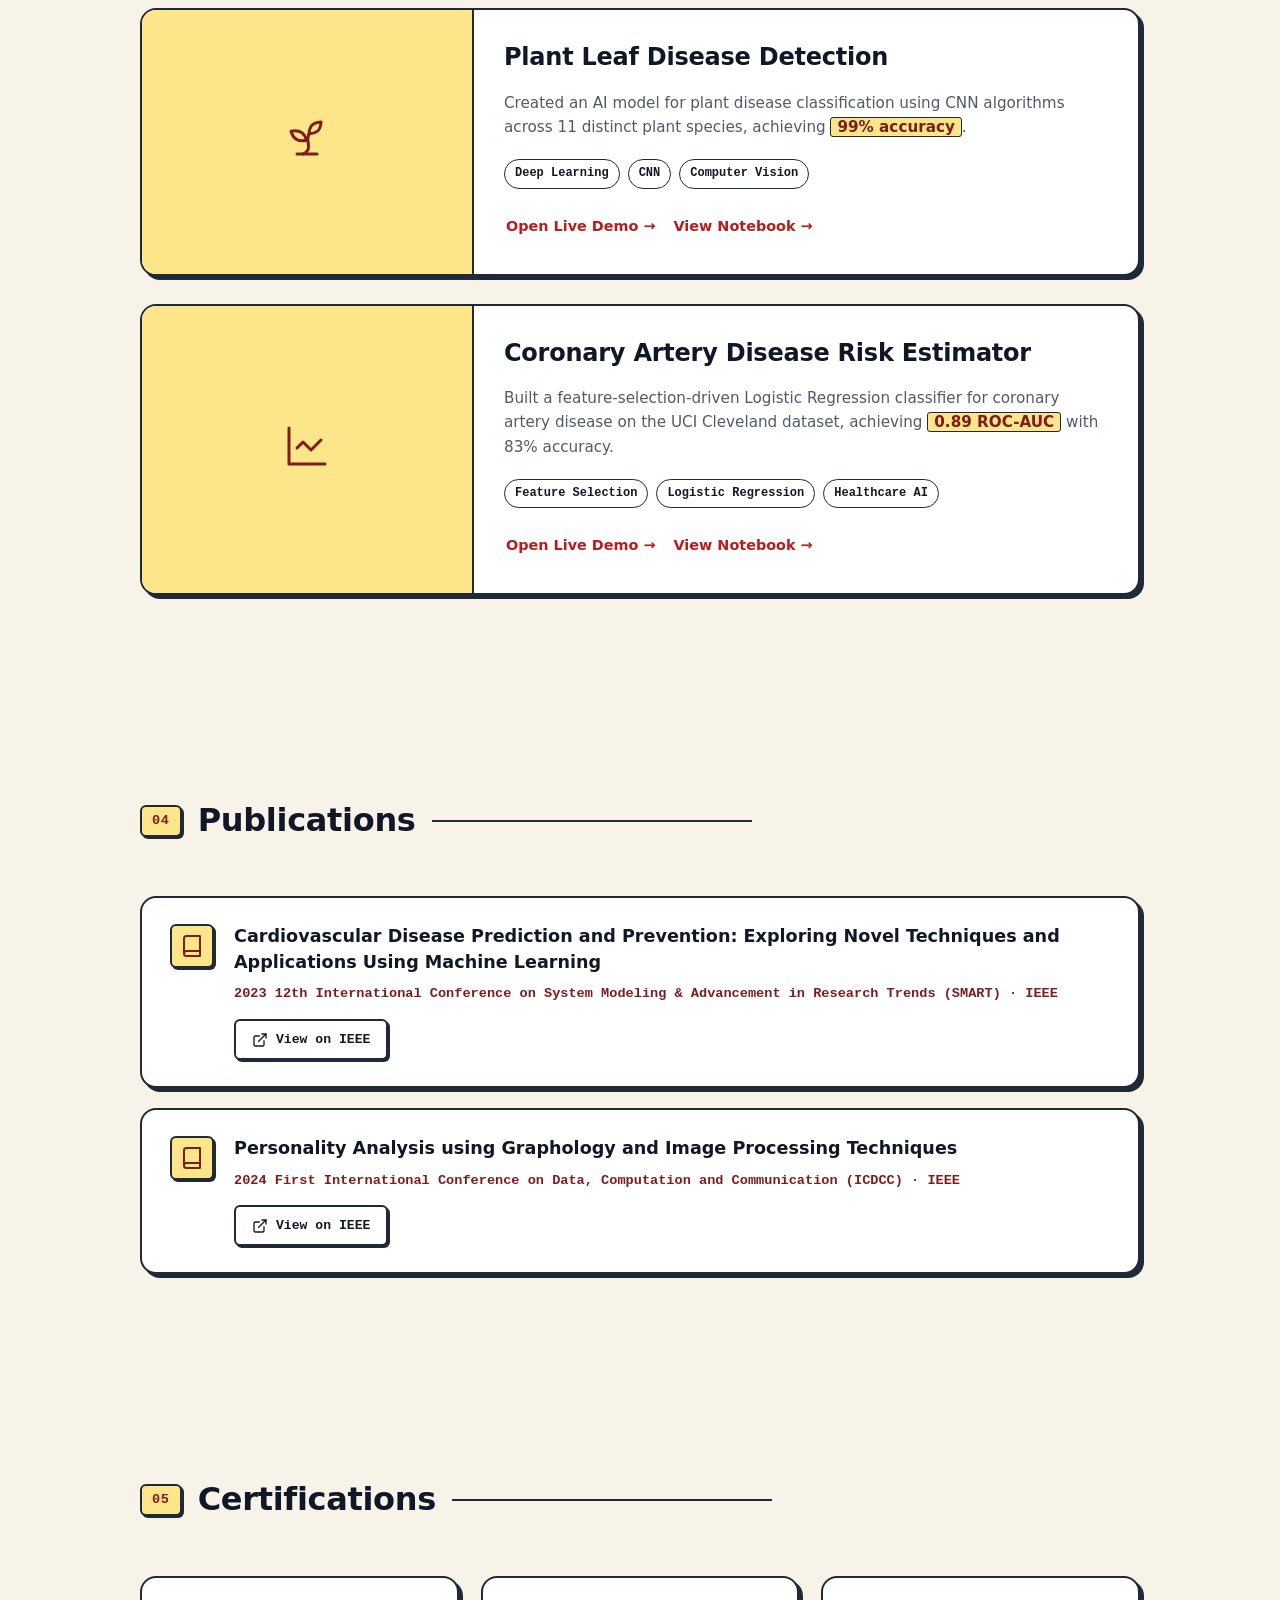
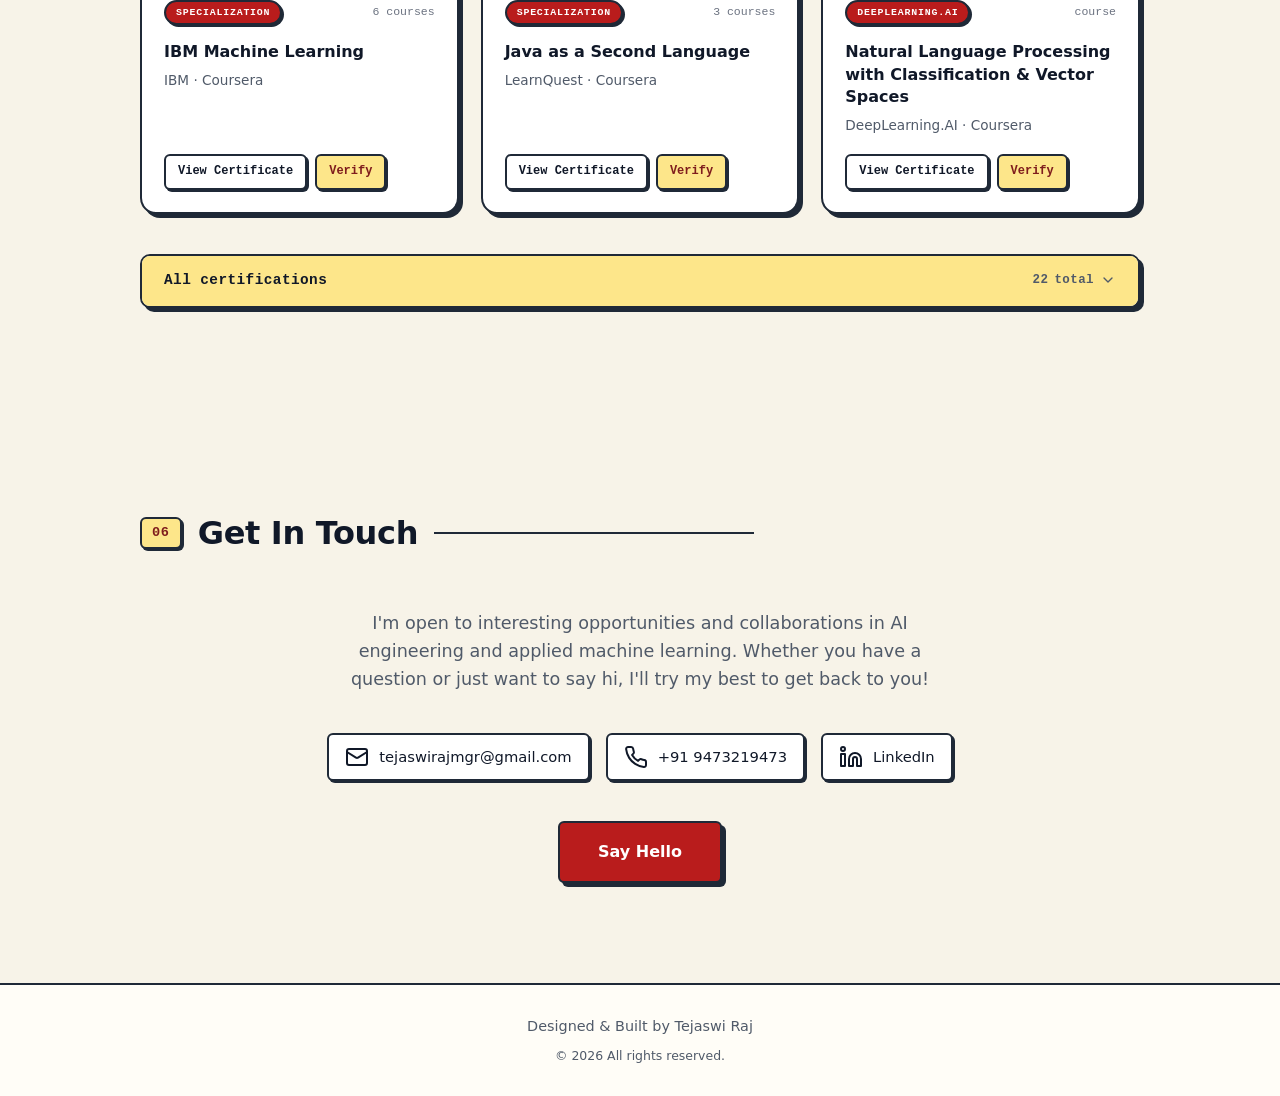
==== commit 8c2675ba: "Use custom domain tejaswiraj.com; add robots.txt, sitemap and Person structured data" ====
--- a/index.html
+++ b/index.html
@@ -9,7 +9,23 @@
     <meta property="og:type" content="website">
     <meta property="og:title" content="Tejaswi Raj | AI Engineer">
     <meta property="og:description" content="AI Engineer at Node2.io with ML research experience at DRDO and IIT Mandi. Two IEEE publications and builder of Scout, an open-source code security scanner.">
-    <meta property="og:url" content="https://tejaswirajgit.github.io/portfolio-tejaswi-raj/">
+    <meta property="og:url" content="https://tejaswiraj.com/">
+    <link rel="canonical" href="https://tejaswiraj.com/">
+    <script type="application/ld+json">
+    {
+        "@context": "https://schema.org",
+        "@type": "Person",
+        "name": "Tejaswi Raj",
+        "url": "https://tejaswiraj.com/",
+        "jobTitle": "AI Engineer",
+        "worksFor": { "@type": "Organization", "name": "Node2.io" },
+        "email": "mailto:tejaswirajmgr@gmail.com",
+        "sameAs": [
+            "https://github.com/tejaswirajgit",
+            "https://www.linkedin.com/in/tejaswi-raj-/"
+        ]
+    }
+    </script>
     <title>Tejaswi Raj | AI Engineer</title>
     <link rel="icon" type="image/svg+xml" href="favicon.svg">
     <link rel="stylesheet" href="styles.css">
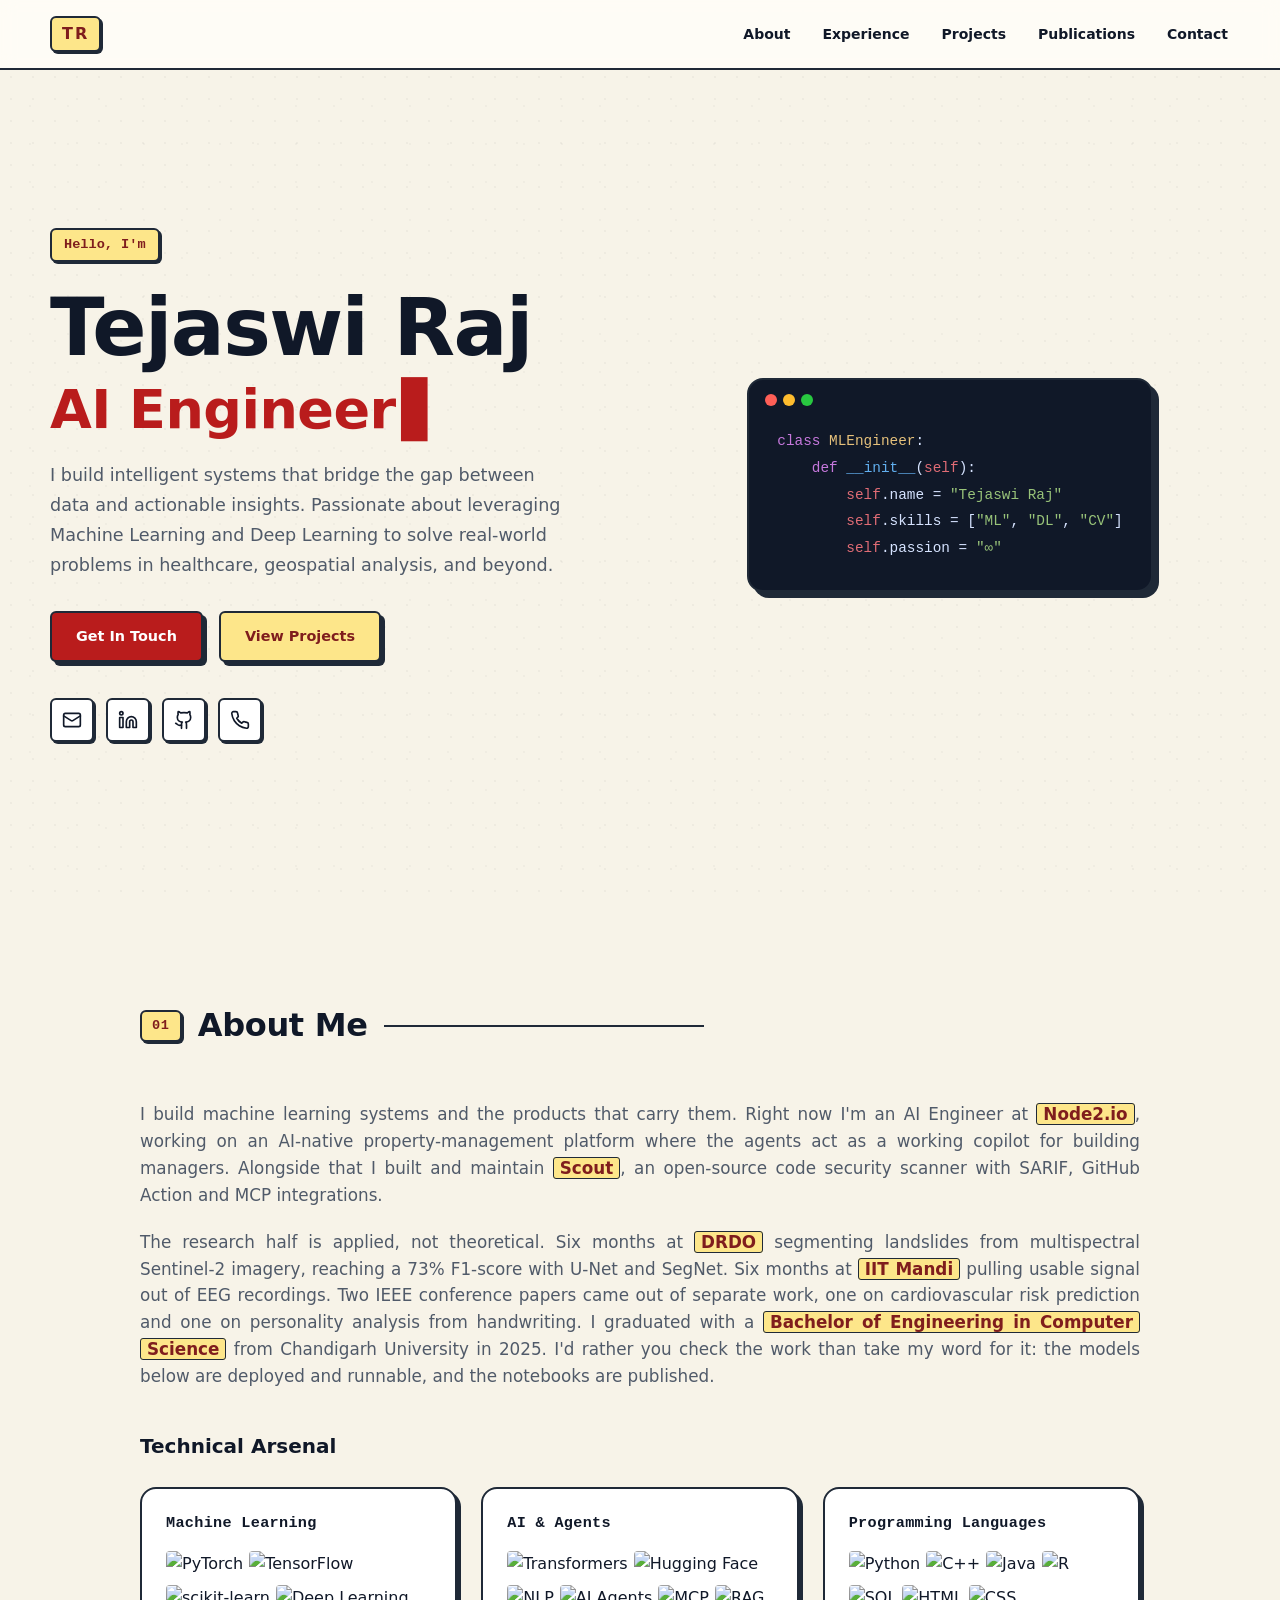
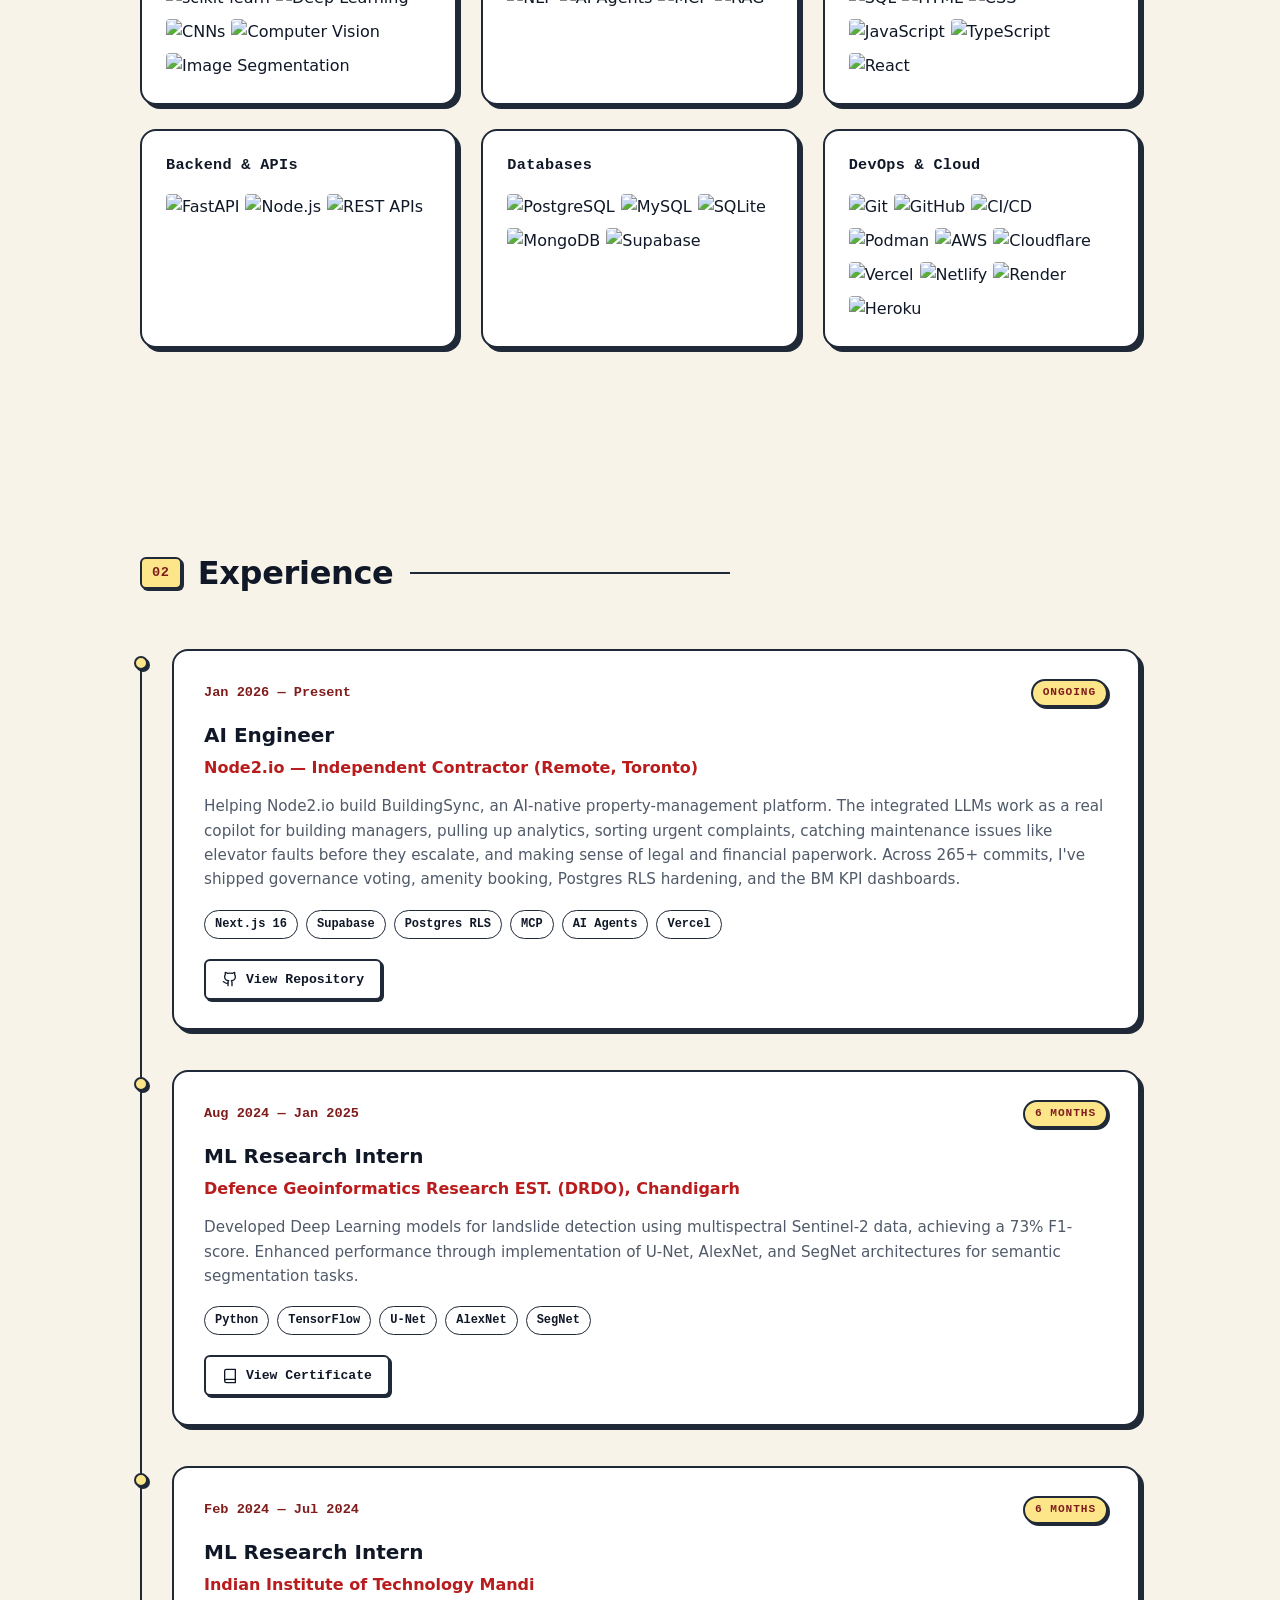
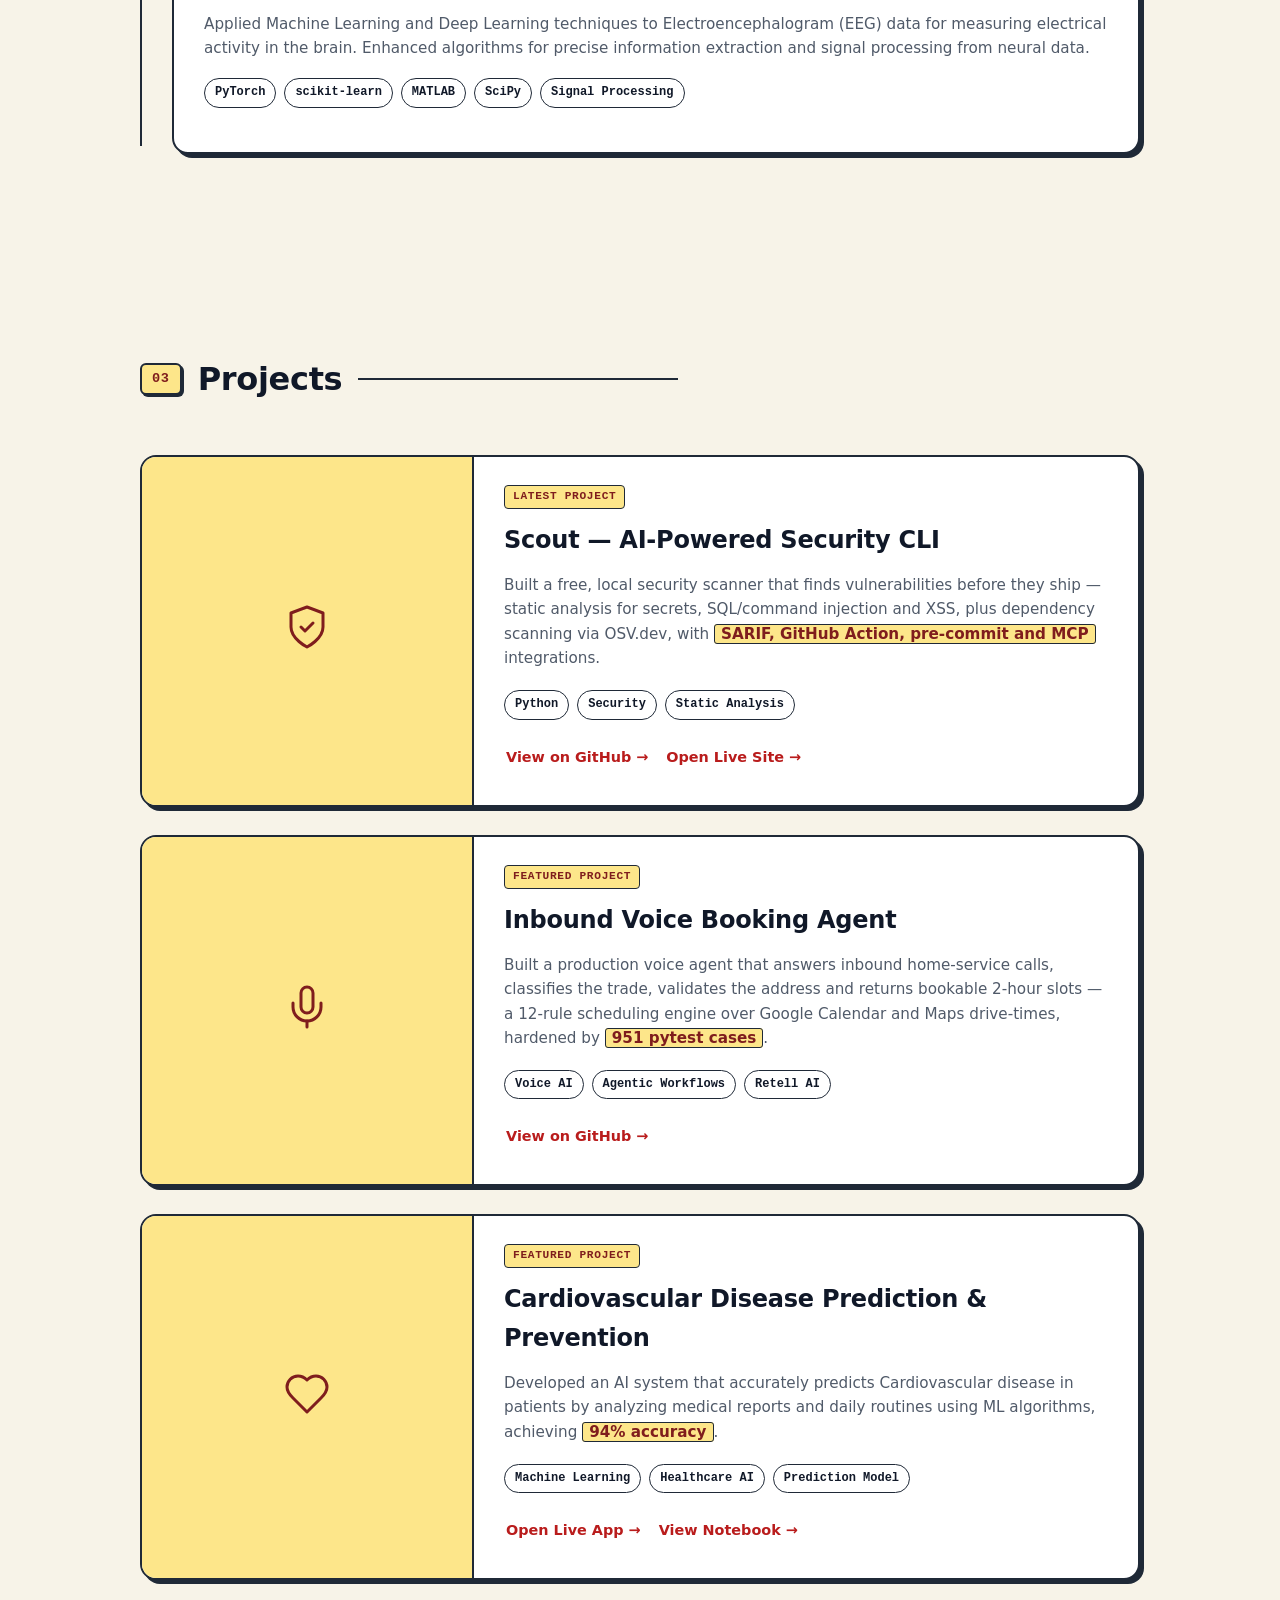
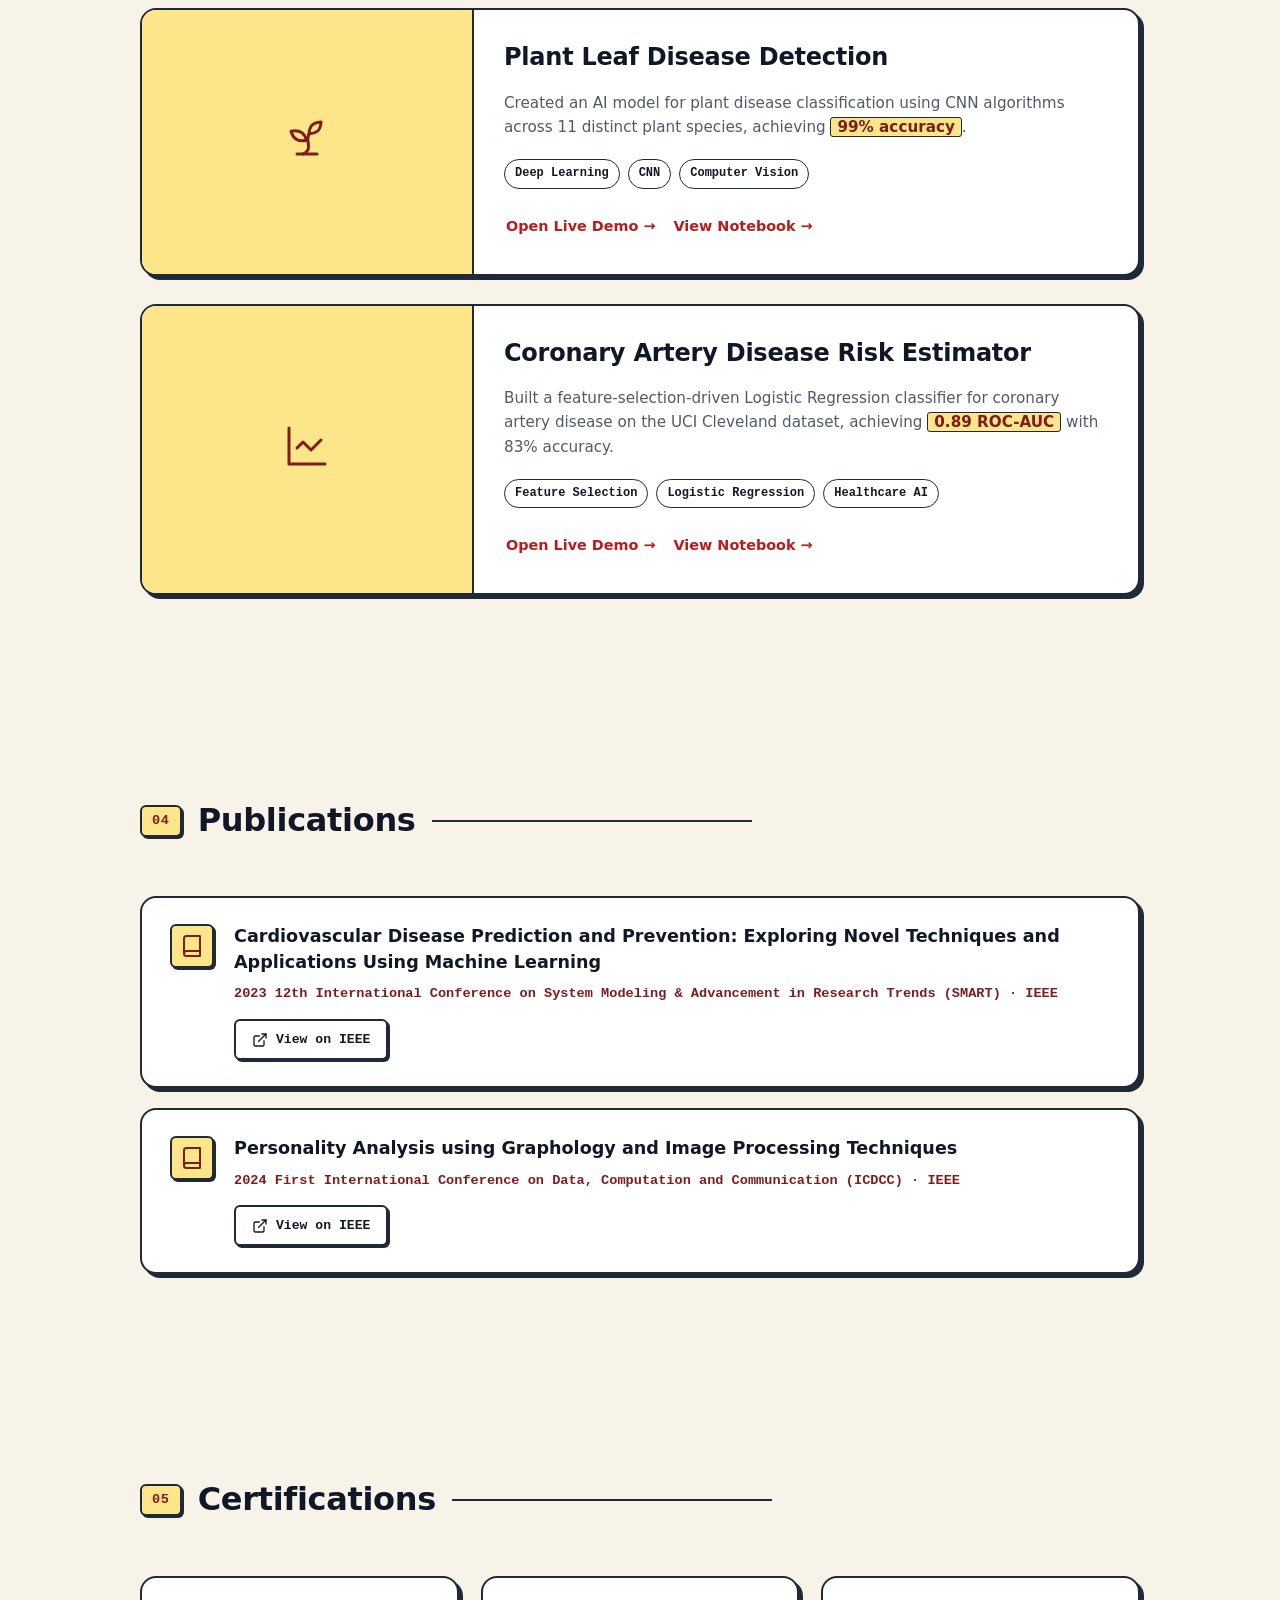
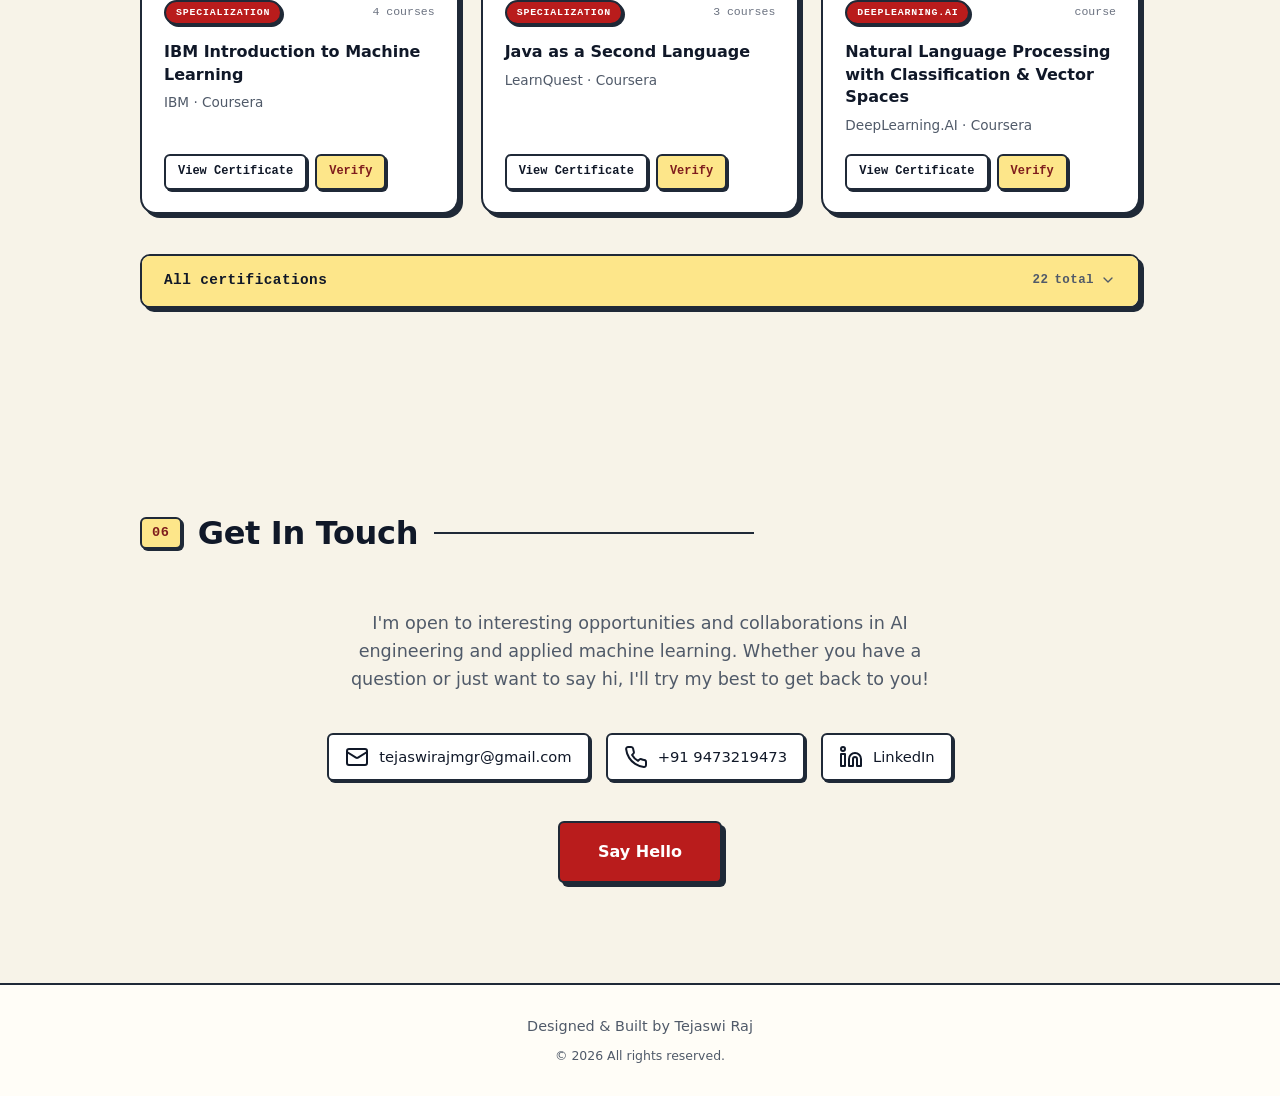
==== commit 50e93ec6: "Match certification details to issued certificates" ====
--- a/index.html
+++ b/index.html
@@ -486,9 +486,9 @@
                 <div class="cert-feat-card" data-aos="fade-up">
                     <div class="cert-feat-head">
                         <span class="cert-tier">Specialization</span>
-                        <span class="cert-courses">6 courses</span>
-                    </div>
-                    <h3 class="cert-name">IBM Machine Learning</h3>
+                        <span class="cert-courses">4 courses</span>
+                    </div>
+                    <h3 class="cert-name">IBM Introduction to Machine Learning</h3>
                     <p class="cert-issuer">IBM &middot; Coursera</p>
                     <div class="cert-btns">
                         <a href="Coursera Certificate/IBM Introduction to Machine Learning.pdf" class="cert-btn" target="_blank" rel="noopener noreferrer">View Certificate</a>
@@ -662,7 +662,7 @@
                 </div>
                 <div class="cert-row">
                     <span class="c-name">Front-End Web UI Frameworks and Tools</span>
-                    <span class="c-issuer">Coursera</span>
+                    <span class="c-issuer">HKUST</span>
                     <span class="c-actions">
                         <a href="Coursera Certificate/Front End Web UI Frameworks and Tools.pdf" target="_blank" rel="noopener noreferrer">PDF</a>
                         <a href="https://coursera.org/verify/FC5ZP28K3SPK" target="_blank" rel="noopener noreferrer">Verify</a>
@@ -678,7 +678,7 @@
                 </div>
                 <div class="cert-row">
                     <span class="c-name">Mobile Development and JavaScript</span>
-                    <span class="c-issuer">Coursera</span>
+                    <span class="c-issuer">Meta</span>
                     <span class="c-actions">
                         <a href="Coursera Certificate/Mobile Development and JavaScript.pdf" target="_blank" rel="noopener noreferrer">PDF</a>
                         <a href="https://coursera.org/verify/LYG3KZH5HKV5" target="_blank" rel="noopener noreferrer">Verify</a>
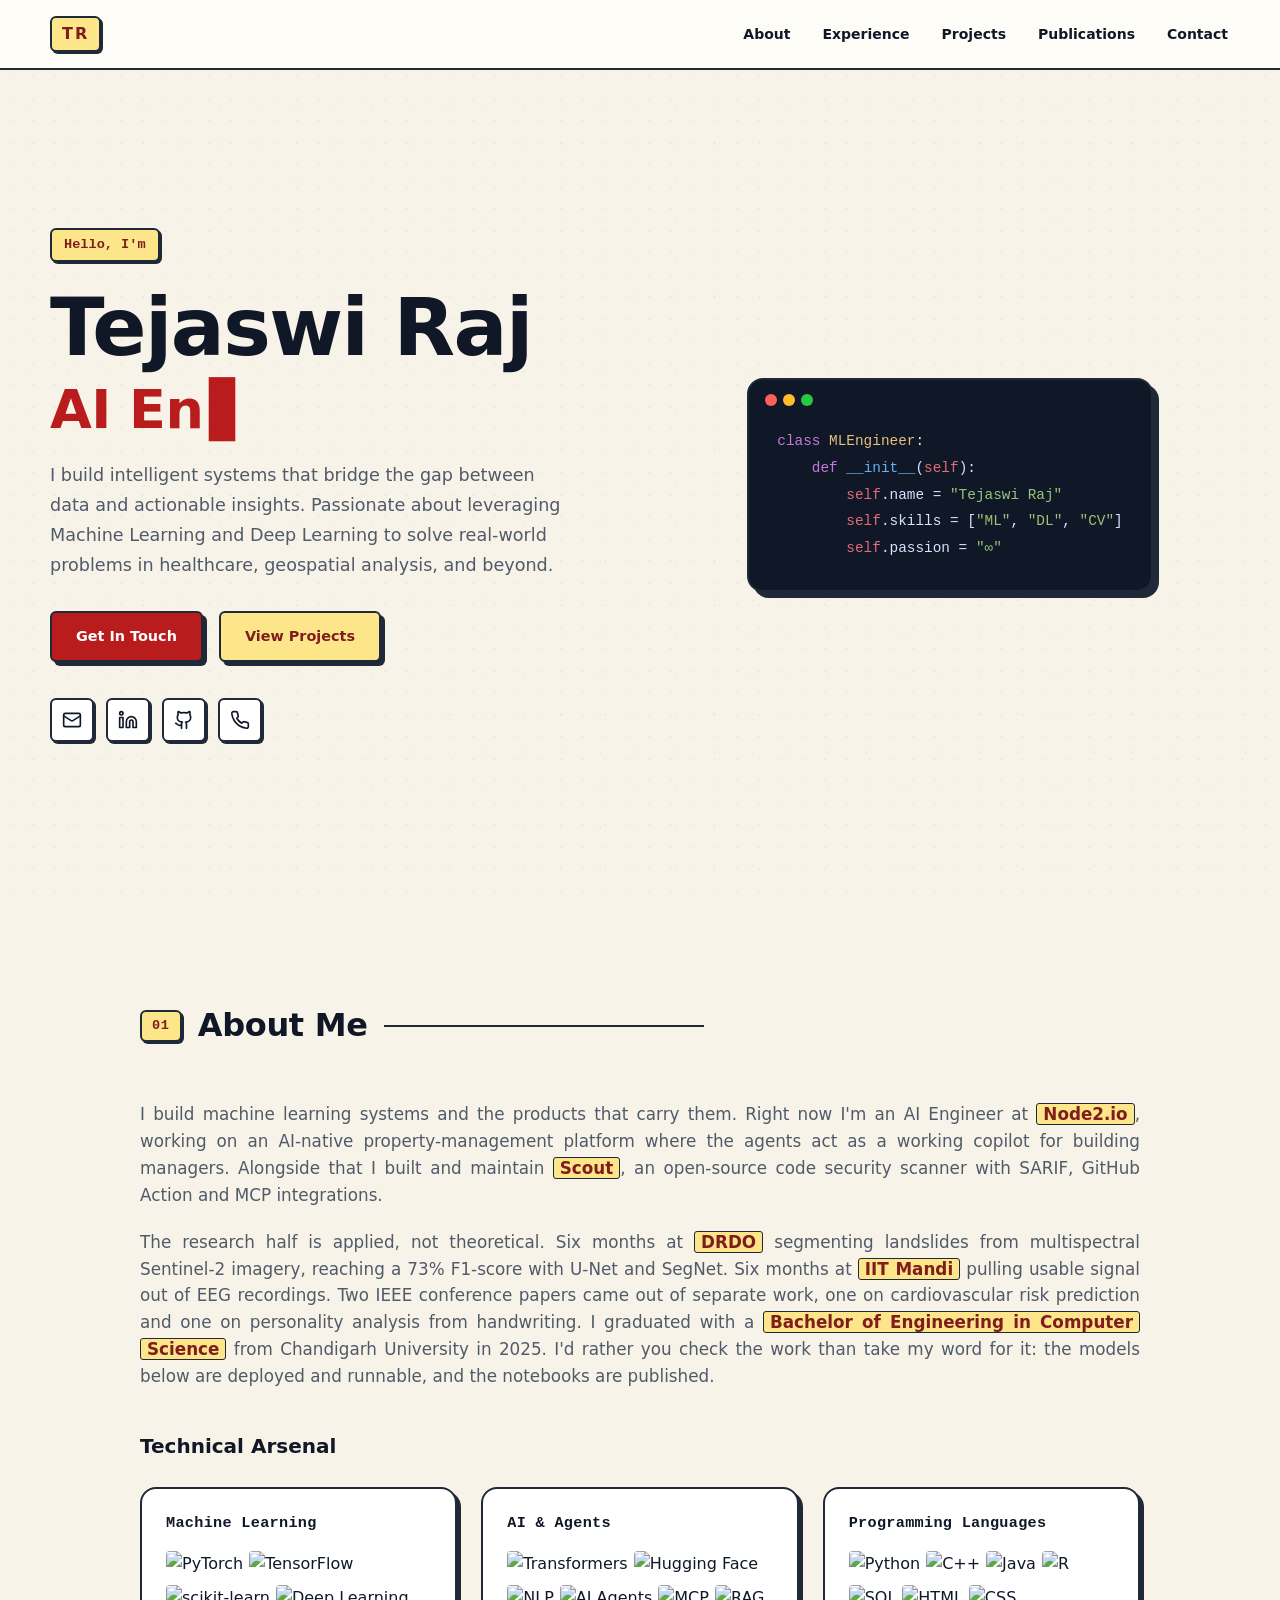
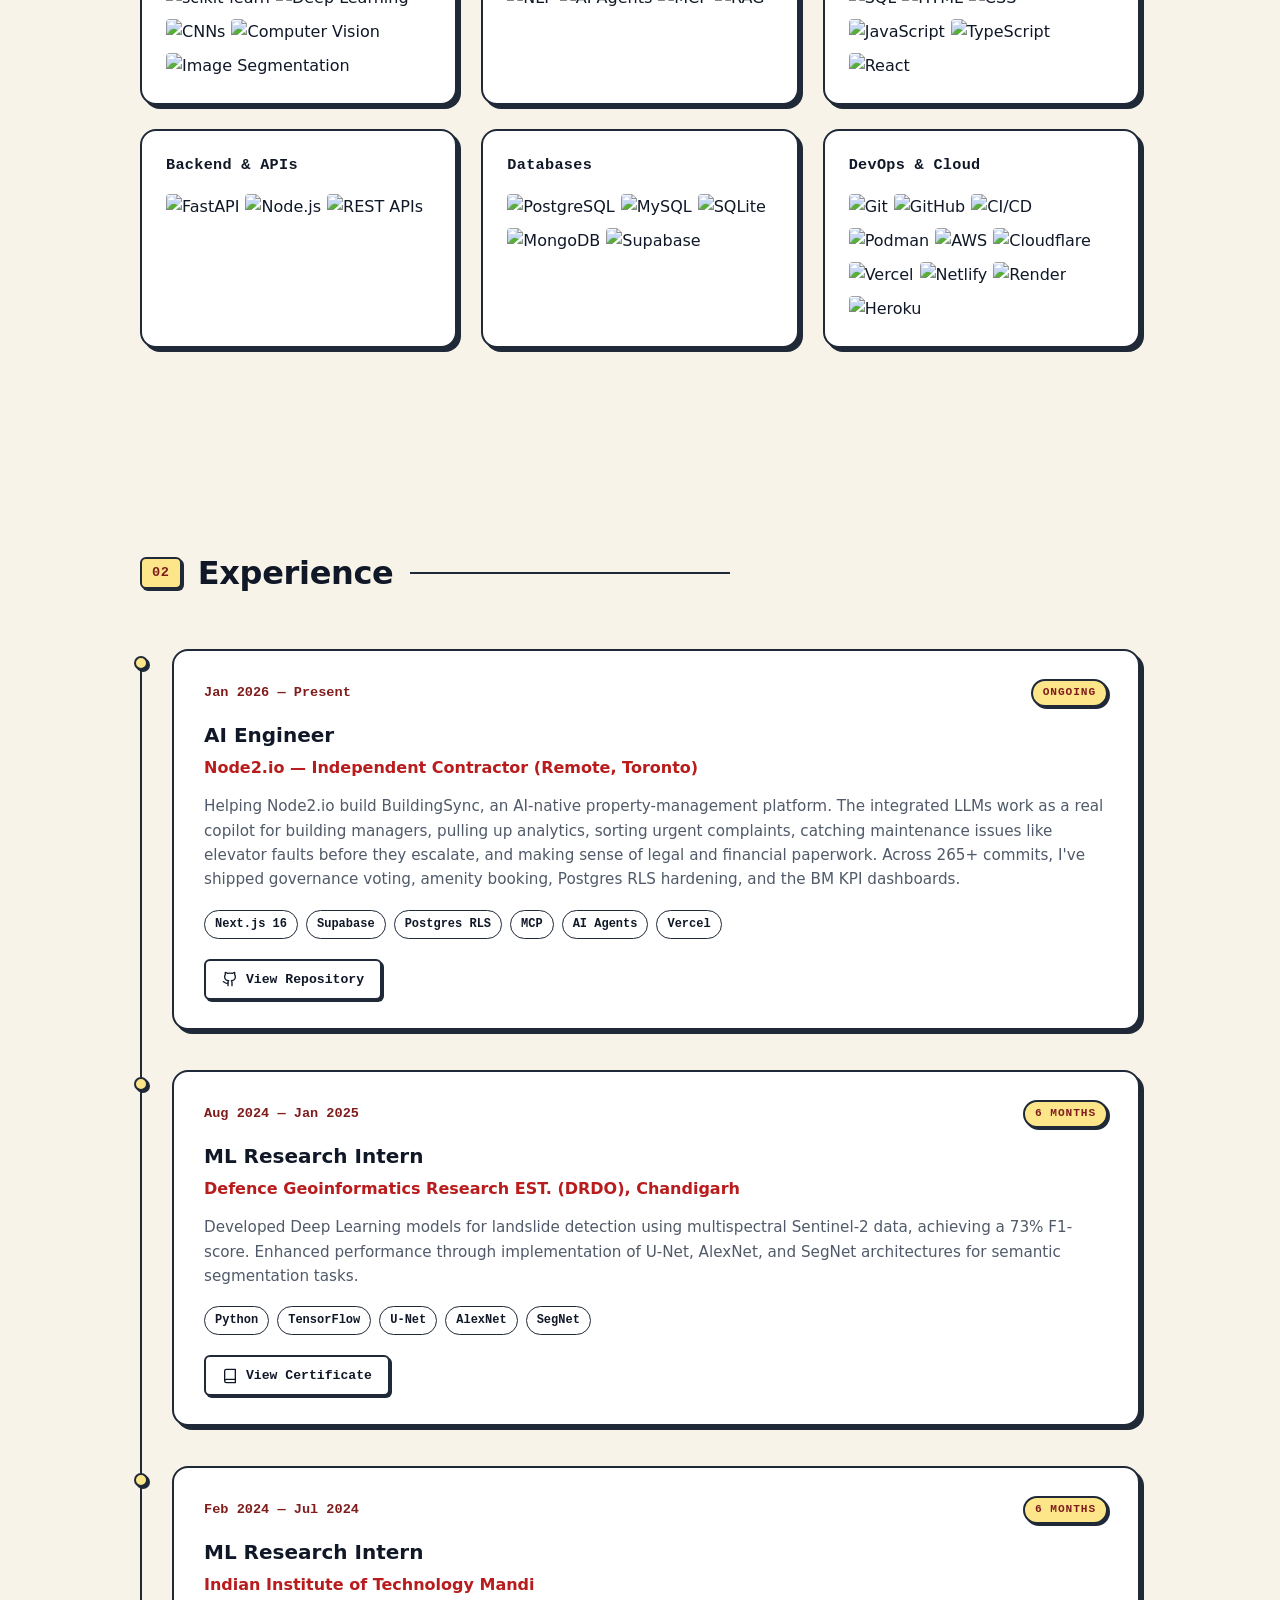
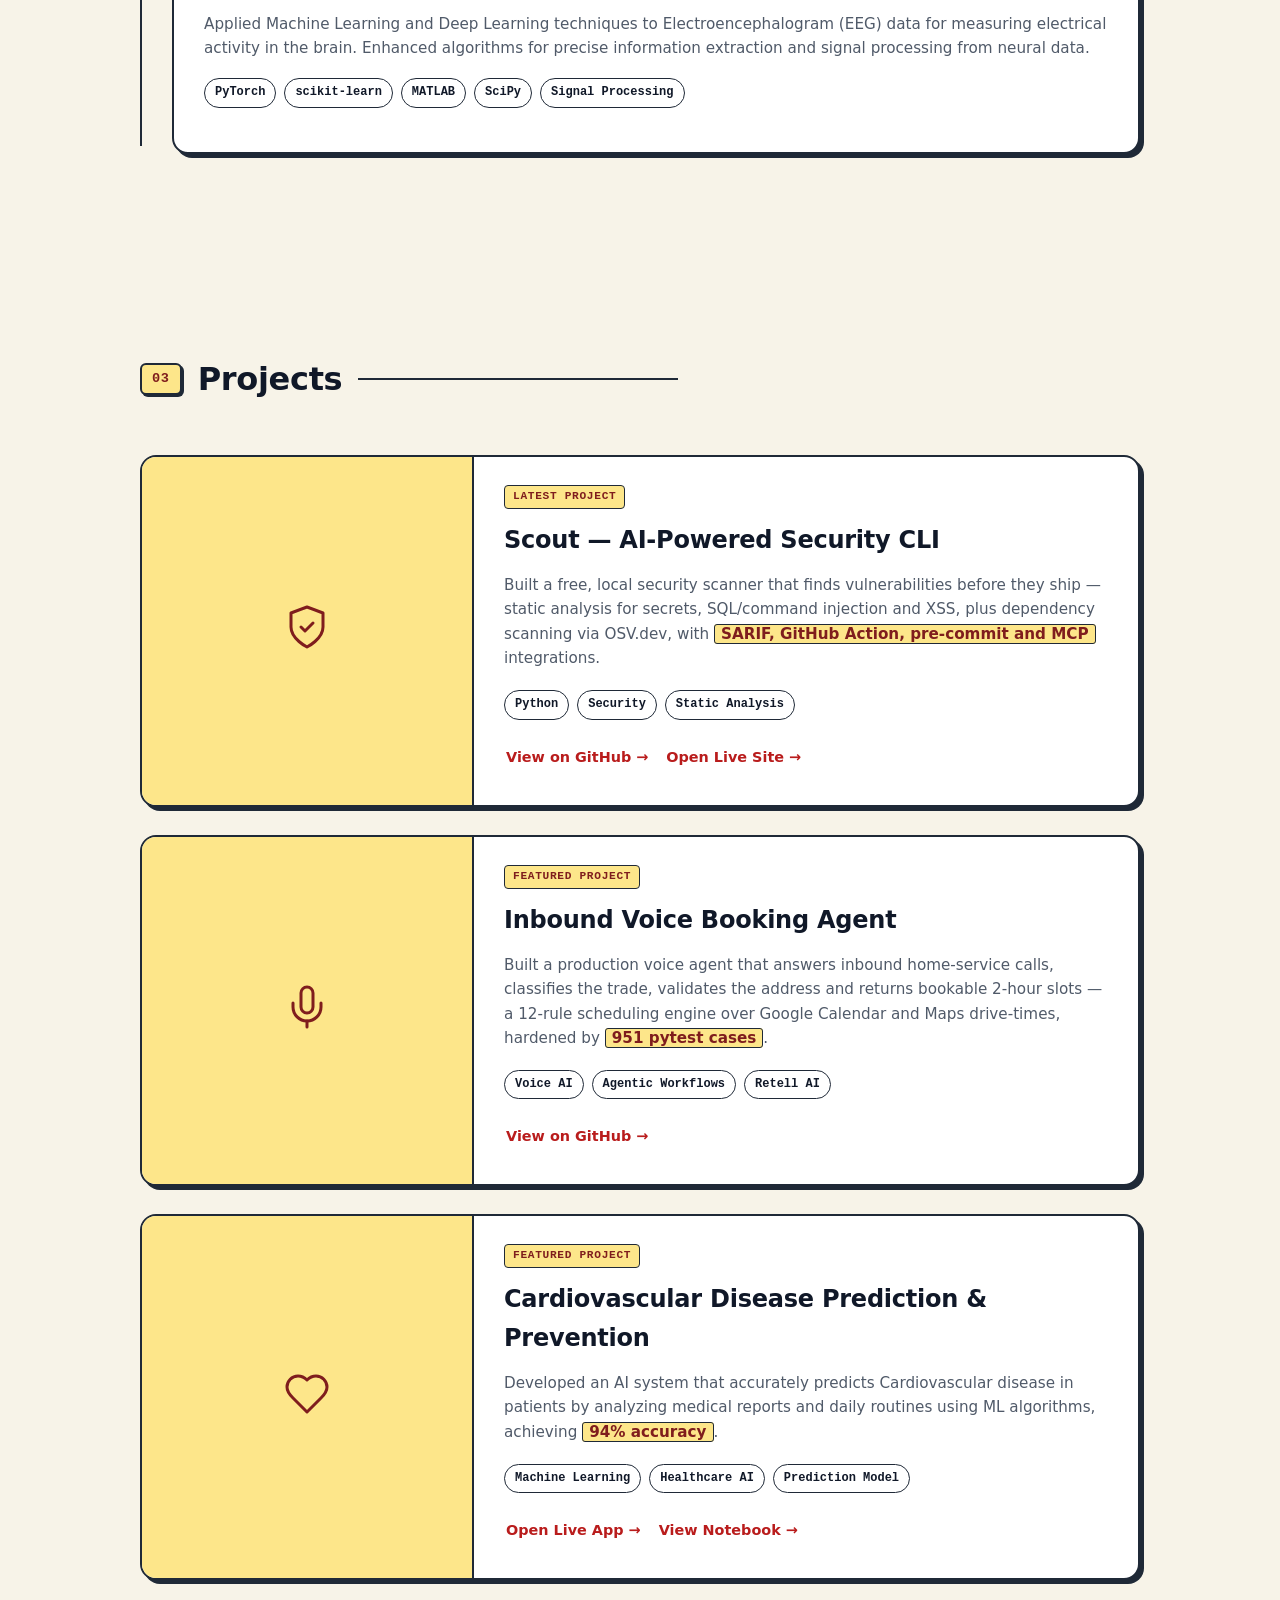
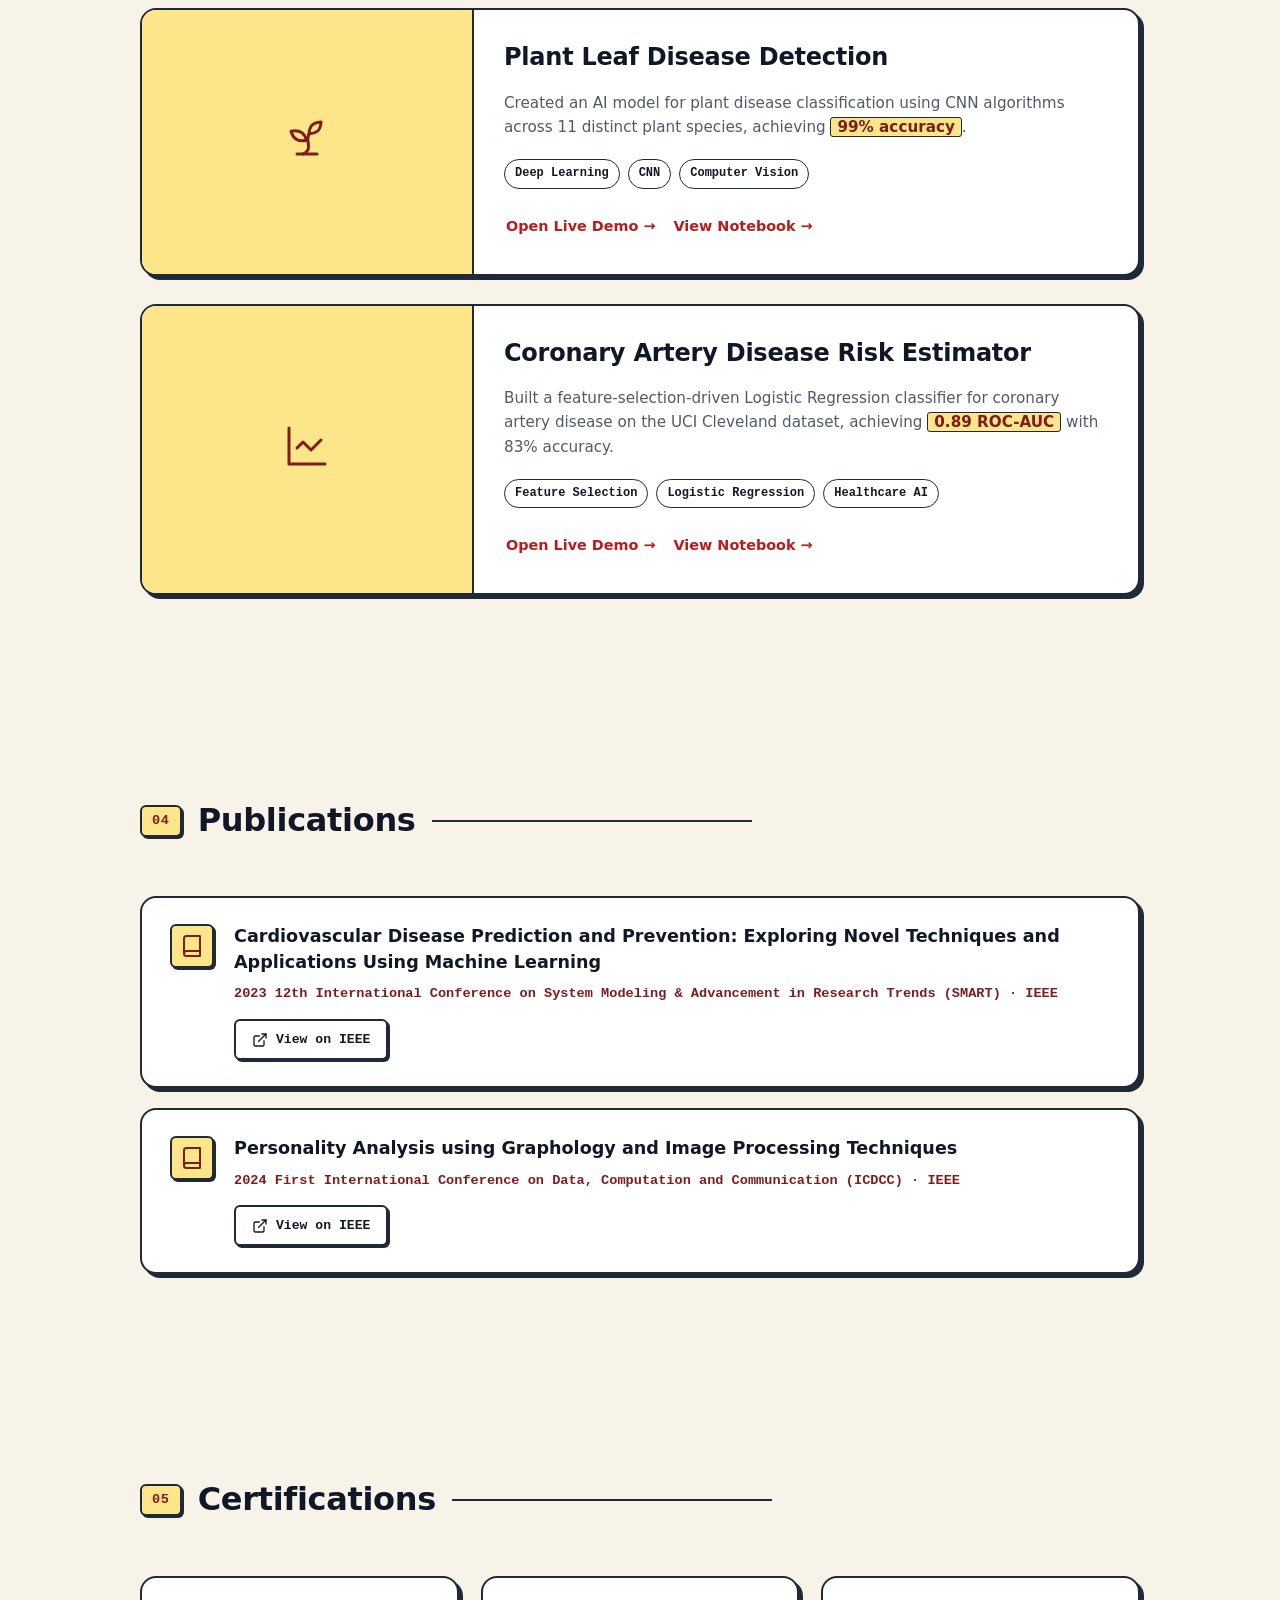
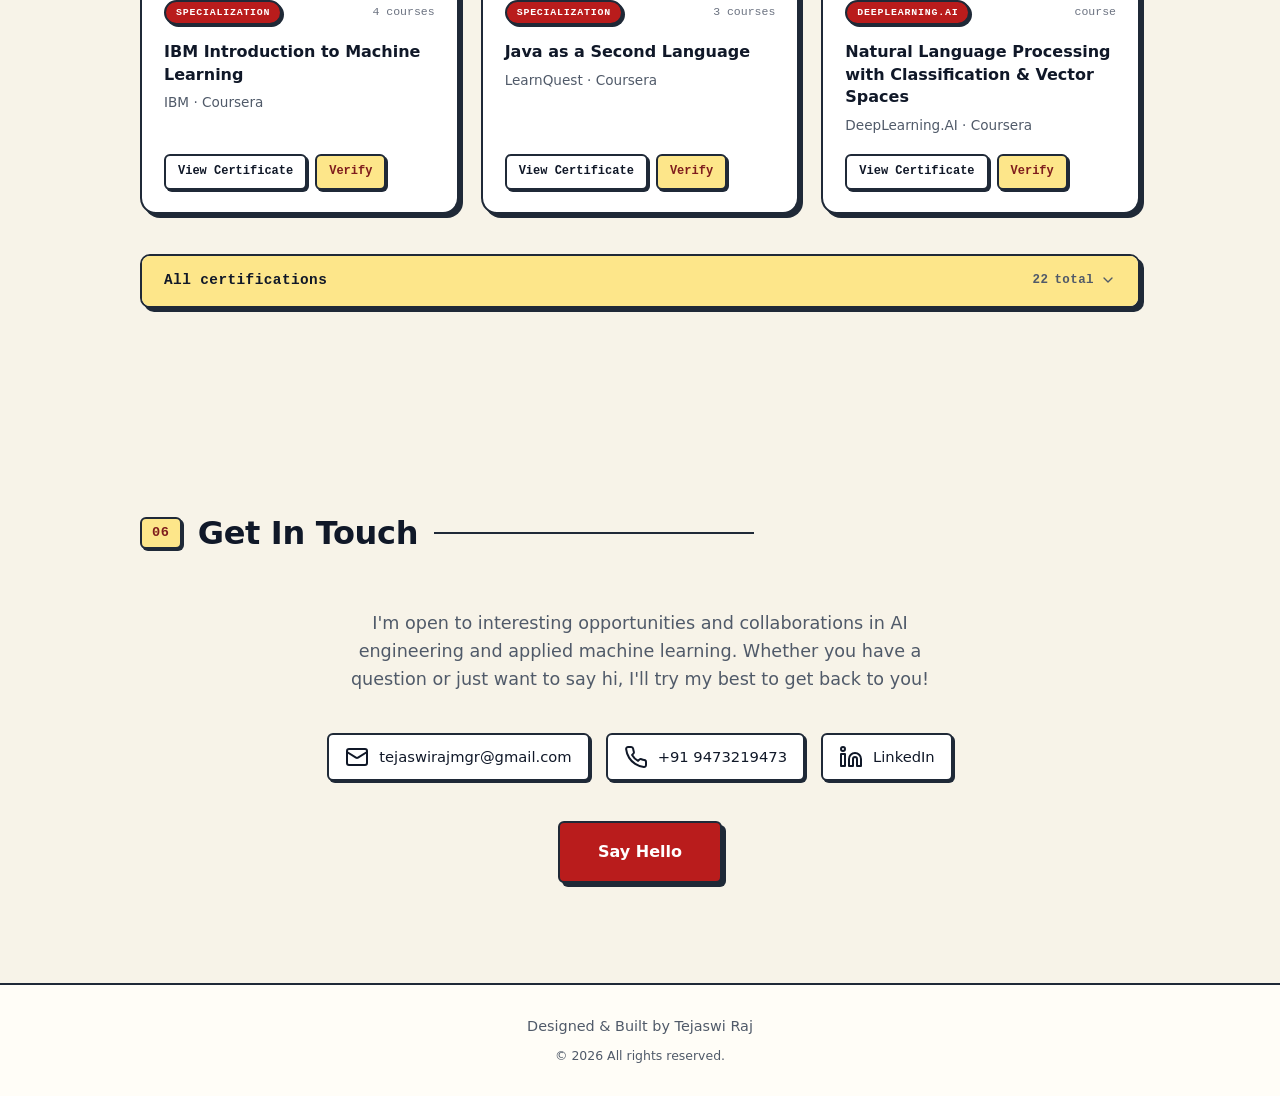
==== commit 5c9e3748: "Use clean LinkedIn profile URL" ====
--- a/index.html
+++ b/index.html
@@ -73,7 +73,7 @@
                     <a href="mailto:tejaswirajmgr@gmail.com" class="social-link" aria-label="Email">
                         <svg xmlns="http://www.w3.org/2000/svg" width="20" height="20" viewBox="0 0 24 24" fill="none" stroke="currentColor" stroke-width="2" stroke-linecap="round" stroke-linejoin="round"><rect width="20" height="16" x="2" y="4" rx="2"/><path d="m22 7-8.97 5.7a1.94 1.94 0 0 1-2.06 0L2 7"/></svg>
                     </a>
-                    <a href="https://www.linkedin.com/in/tejaswi-raj-/?lipi=urn%3Ali%3Apage%3Ad_flagship3_profile_view_base_contact_details%3BazpM%2BcdQT82cioWp9CGTzw%3D%3D" target="_blank" rel="noopener noreferrer" class="social-link" aria-label="LinkedIn">
+                    <a href="https://www.linkedin.com/in/tejaswi-raj-/" target="_blank" rel="noopener noreferrer" class="social-link" aria-label="LinkedIn">
                         <svg xmlns="http://www.w3.org/2000/svg" width="20" height="20" viewBox="0 0 24 24" fill="none" stroke="currentColor" stroke-width="2" stroke-linecap="round" stroke-linejoin="round"><path d="M16 8a6 6 0 0 1 6 6v7h-4v-7a2 2 0 0 0-2-2 2 2 0 0 0-2 2v7h-4v-7a6 6 0 0 1 6-6z"/><rect width="4" height="12" x="2" y="9"/><circle cx="4" cy="4" r="2"/></svg>
                     </a>
                     <a href="https://github.com/tejaswirajgit" target="_blank" rel="noopener noreferrer" class="social-link" aria-label="GitHub">
@@ -711,7 +711,7 @@
                         <svg xmlns="http://www.w3.org/2000/svg" width="24" height="24" viewBox="0 0 24 24" fill="none" stroke="currentColor" stroke-width="2" stroke-linecap="round" stroke-linejoin="round"><path d="M22 16.92v3a2 2 0 0 1-2.18 2 19.79 19.79 0 0 1-8.63-3.07 19.5 19.5 0 0 1-6-6 19.79 19.79 0 0 1-3.07-8.67A2 2 0 0 1 4.11 2h3a2 2 0 0 1 2 1.72 12.84 12.84 0 0 0 .7 2.81 2 2 0 0 1-.45 2.11L8.09 9.91a16 16 0 0 0 6 6l1.27-1.27a2 2 0 0 1 2.11-.45 12.84 12.84 0 0 0 2.81.7A2 2 0 0 1 22 16.92z"/></svg>
                         <span>+91 9473219473</span>
                     </a>
-                    <a href="https://www.linkedin.com/in/tejaswi-raj-/?lipi=urn%3Ali%3Apage%3Ad_flagship3_profile_view_base_contact_details%3BazpM%2BcdQT82cioWp9CGTzw%3D%3D" target="_blank" rel="noopener noreferrer" class="contact-item">
+                    <a href="https://www.linkedin.com/in/tejaswi-raj-/" target="_blank" rel="noopener noreferrer" class="contact-item">
                         <svg xmlns="http://www.w3.org/2000/svg" width="24" height="24" viewBox="0 0 24 24" fill="none" stroke="currentColor" stroke-width="2" stroke-linecap="round" stroke-linejoin="round"><path d="M16 8a6 6 0 0 1 6 6v7h-4v-7a2 2 0 0 0-2-2 2 2 0 0 0-2 2v7h-4v-7a6 6 0 0 1 6-6z"/><rect width="4" height="12" x="2" y="9"/><circle cx="4" cy="4" r="2"/></svg>
                         <span>LinkedIn</span>
                     </a>
